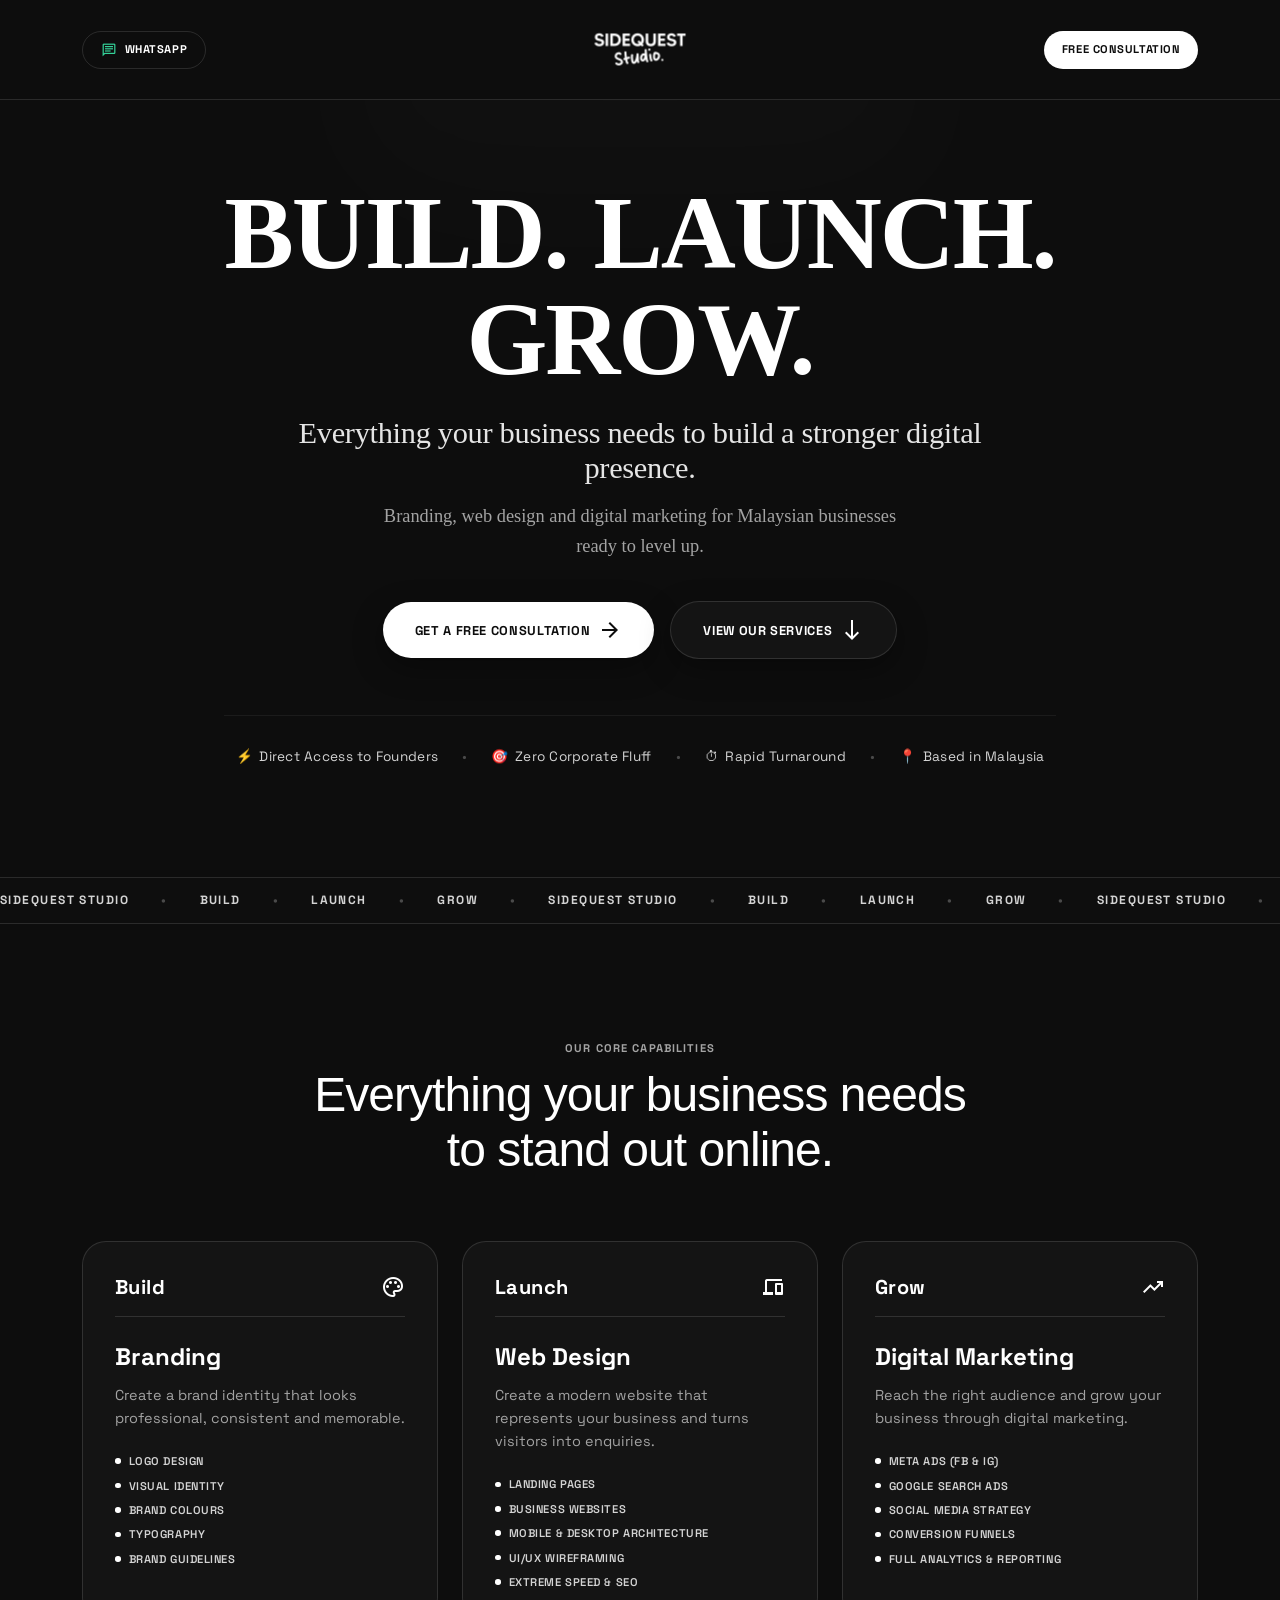
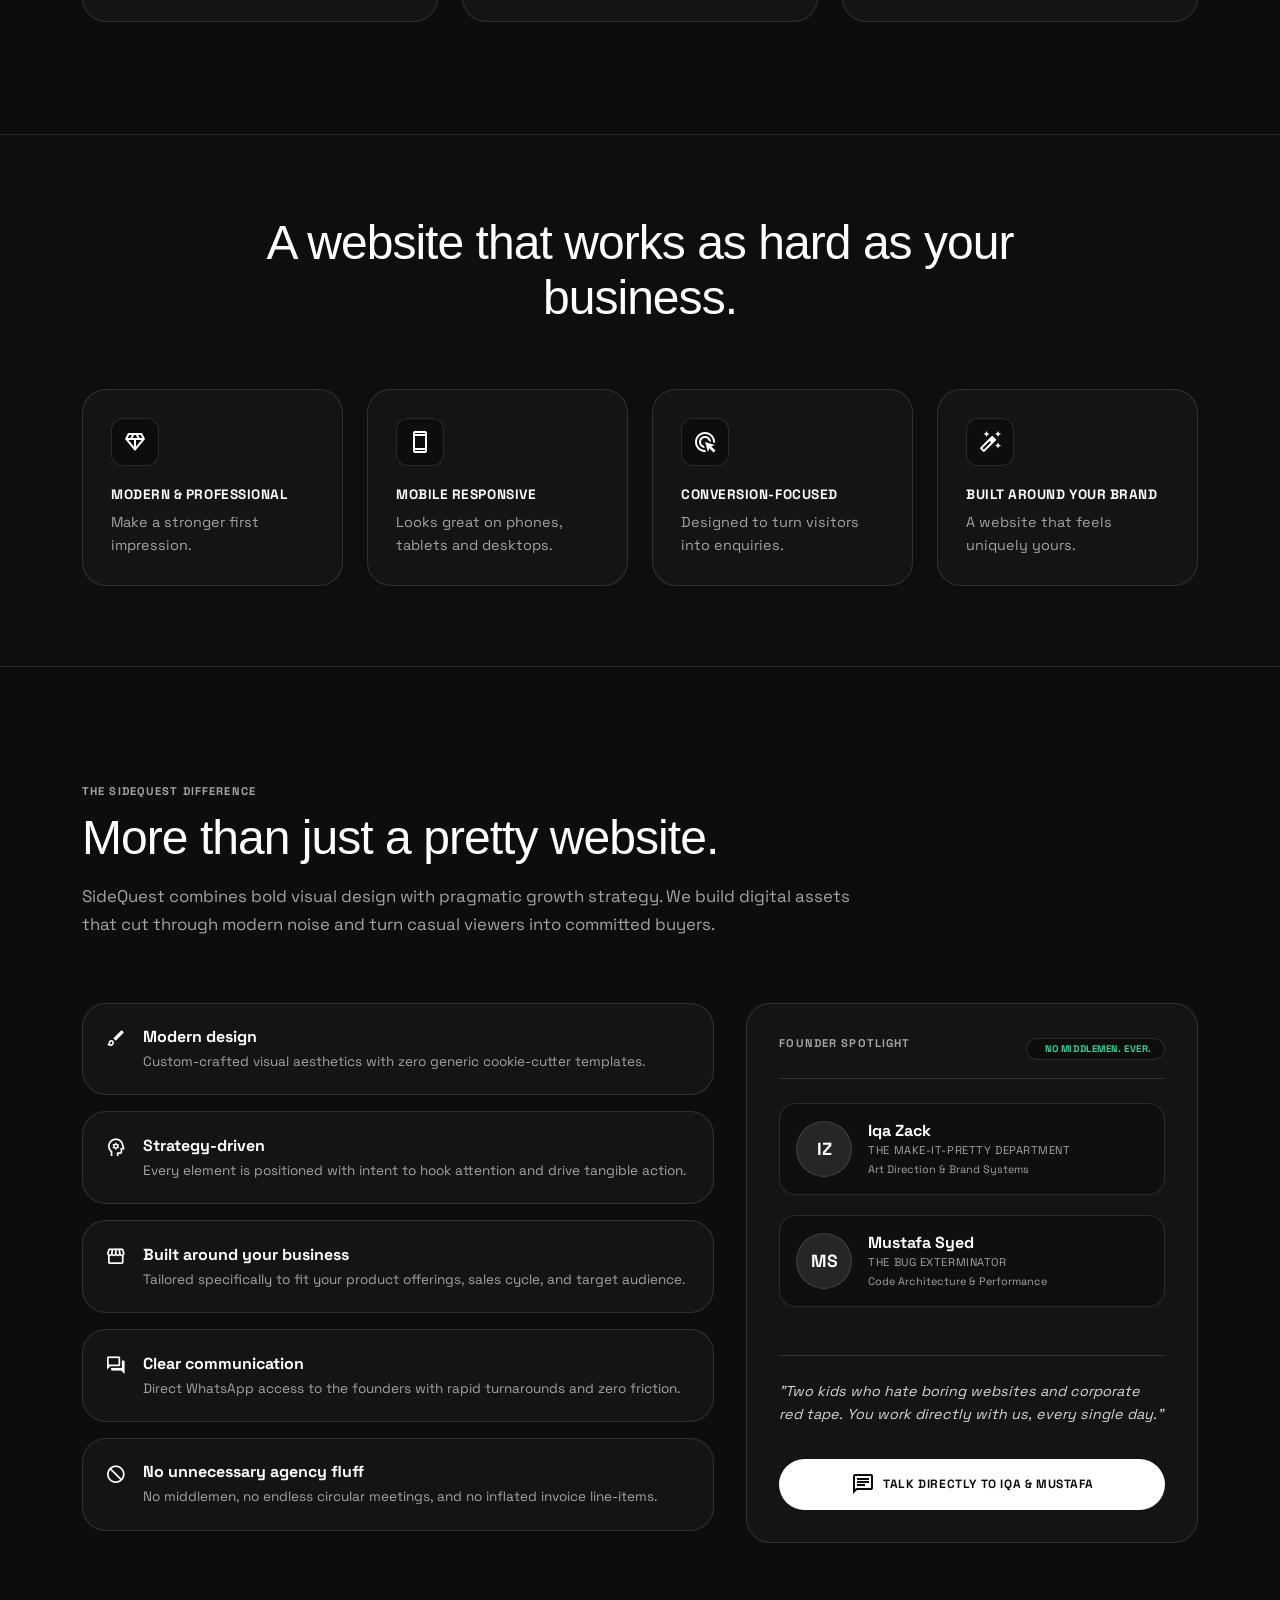
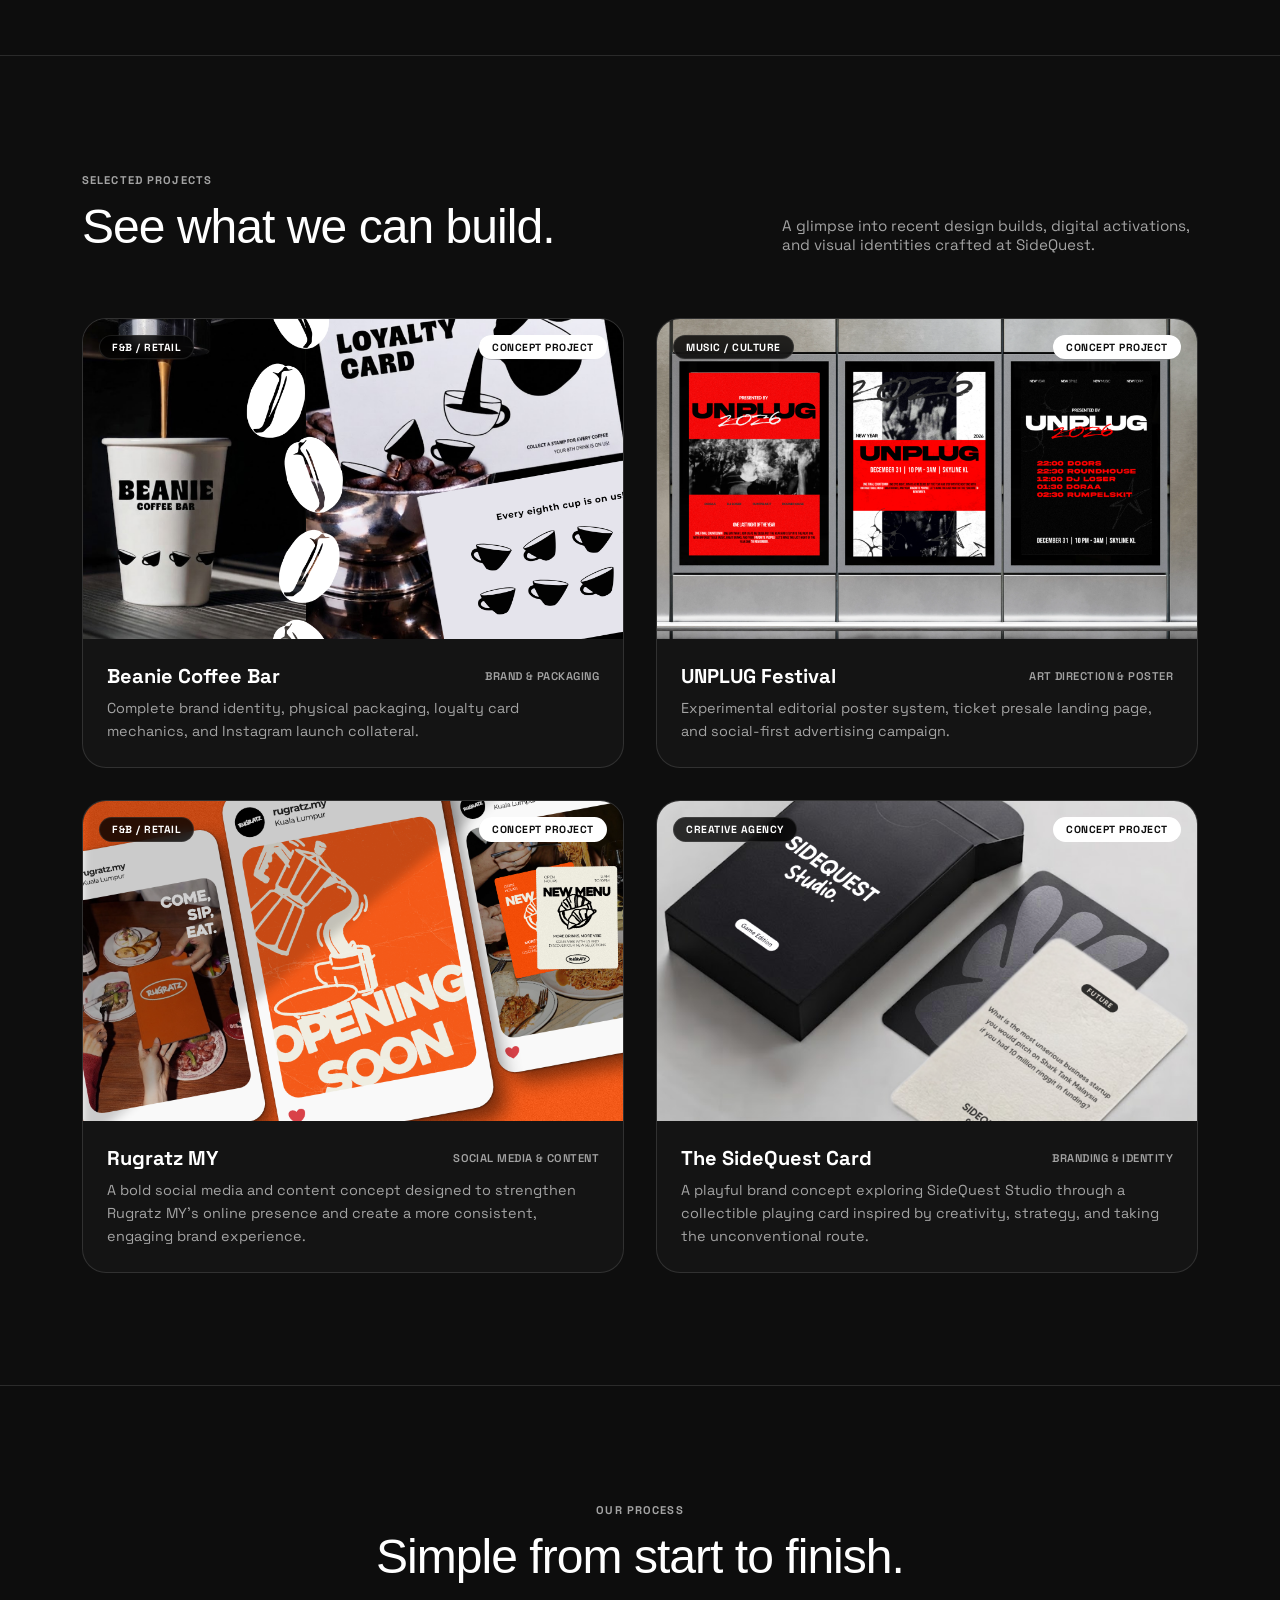
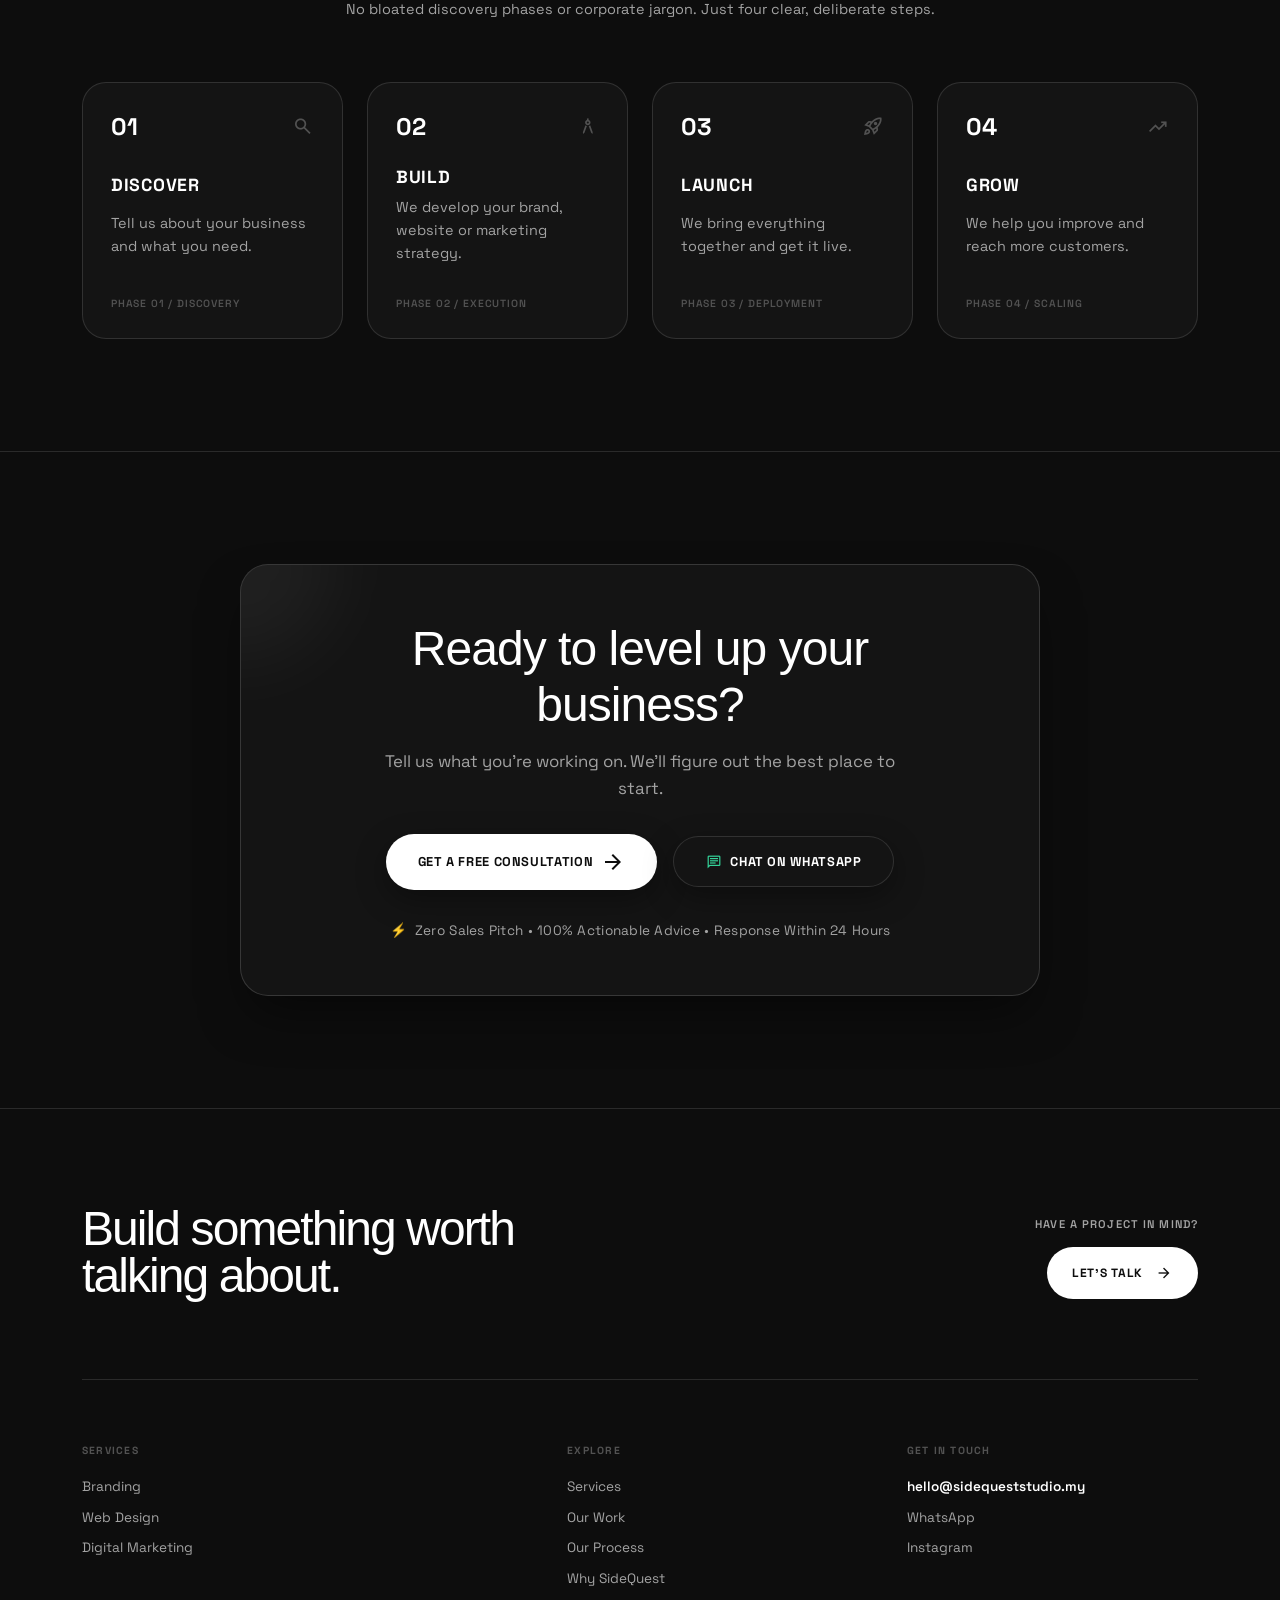
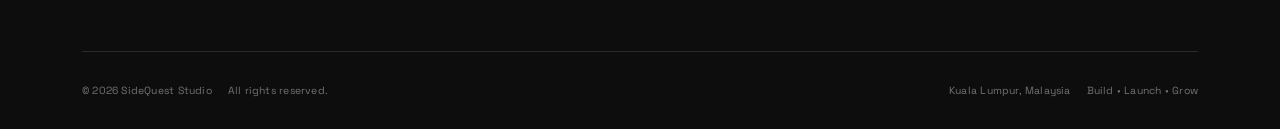
==== work-with-us/index.html @ 50c61277 "Added landing page" ====
<!DOCTYPE html>
<html lang="en">
<head>
<meta charset="UTF-8">
<meta name="viewport" content="width=device-width, initial-scale=1.0">
<title>SideQuest Studio — Build. Launch. Grow.</title>
<meta name="description" content="Branding, web design and digital marketing for Malaysian businesses ready to level up. Get a free consultation today.">

<link rel="preconnect" href="https://fonts.googleapis.com">
<link rel="preconnect" href="https://fonts.gstatic.com" crossorigin>
<link href="https://fonts.googleapis.com/css2?family=Space+Grotesk:wght@400;500;600;700&display=swap" rel="stylesheet">
<link href="https://fonts.googleapis.com/css2?family=Material+Symbols+Outlined:wght,FILL@100..700,0..1&display=swap" rel="stylesheet">

<link rel="stylesheet" href="style.css">
</head>
<body>

<header class="site-header">
  <div class="header-inner">

    <!-- LEFT: WhatsApp -->
    <div class="header-left">
      <a
        href="https://wa.me/601121562291"
        target="_blank"
        rel="noopener noreferrer"
        class="btn btn-outline btn-sm header-whatsapp"
      >
        <span class="material-symbols-outlined icon-whatsapp">chat</span>
        <span>WhatsApp</span>
      </a>
    </div>

    <!-- CENTER: Logo -->
  <a href="/" class="logo" aria-label="SideQuest Studio">
  <img
    src="/work-with-us/logo/sq_white.png"
    alt="SideQuest Studio Logo"
    class="header-logo-img"
  >
</a>

    <!-- RIGHT: Free Consultation -->
    <div class="header-right">
      <button class="btn btn-primary btn-sm" data-open-modal>
        Free Consultation
      </button>
    </div>

  </div>
</header>

<main>

  <!-- HERO -->
  <section class="hero">
    <div class="hero-glow" aria-hidden="true"></div>
    <div class="container hero-inner">

  <h1 class="hero-title">
  <span class="hero-line">
    <span>Build.</span>
    <span>Launch.</span>
  </span>
  <span class="hero-line">
    <span>Grow.</span>
  </span>
</h1>
      <p class="hero-subtitle">Everything your business needs to build a stronger digital presence.</p>
      <p class="hero-copy">Branding, web design and digital marketing for Malaysian businesses ready to level up.</p>

      <div class="hero-ctas">
        <button class="btn btn-primary btn-lg" data-open-modal>
          <span>Get a Free Consultation</span>
          <span class="material-symbols-outlined">arrow_forward</span>
        </button>
        <a href="#services" class="btn btn-secondary btn-lg">
          <span>View Our Services</span>
          <span class="material-symbols-outlined">south</span>
        </a>
      </div>

      <div class="trust-bar">
        <div class="trust-item"><span>⚡</span><span>Direct Access to Founders</span></div>
        <span class="trust-sep">•</span>
        <div class="trust-item"><span>🎯</span><span>Zero Corporate Fluff</span></div>
        <span class="trust-sep">•</span>
        <div class="trust-item"><span>⏱</span><span>Rapid Turnaround</span></div>
        <span class="trust-sep">•</span>
        <div class="trust-item"><span>📍</span><span>Based in Malaysia</span></div>
      </div>
    </div>
  </section>

  <!-- MARQUEE -->
<div class="marquee-wrap">
  <div class="marquee-track">

    <div class="marquee-group">
      <span>SIDEQUEST STUDIO</span>
      <span class="dot">•</span>
      <span>BUILD</span>
      <span class="dot">•</span>
      <span>LAUNCH</span>
      <span class="dot">•</span>
      <span>GROW</span>
      <span class="dot">•</span>
      <span>SIDEQUEST STUDIO</span>
      <span class="dot">•</span>
      <span>BUILD</span>
      <span class="dot">•</span>
      <span>LAUNCH</span>
      <span class="dot">•</span>
      <span>GROW</span>
      <span class="dot">•</span>
      <span>SIDEQUEST STUDIO</span>
      <span class="dot">•</span>
      <span>BUILD</span>
      <span class="dot">•</span>
      <span>LAUNCH</span>
      <span class="dot">•</span>
      <span>GROW</span>
      <span class="dot">•</span>
      <span>SIDEQUEST STUDIO</span>
      <span class="dot">•</span>
      <span>BUILD</span>
      <span class="dot">•</span>
      <span>LAUNCH</span>
      <span class="dot">•</span>
      <span>GROW</span>
      <span class="dot">•</span>
      <span>SIDEQUEST STUDIO</span>
      <span class="dot">•</span>
      <span>BUILD</span>
      <span class="dot">•</span>
      <span>LAUNCH</span>
      <span class="dot">•</span>
      <span>GROW</span>
      <span class="dot">•</span>
      <span>SIDEQUEST STUDIO</span>
      <span class="dot">•</span>
      <span>BUILD</span>
      <span class="dot">•</span>
      <span>LAUNCH</span>
      <span class="dot">•</span>
      <span>GROW</span>
      <span class="dot">•</span>
    </div>

  </div>
</div>

  <!-- SERVICES -->
  <section class="services" id="services">
    <div class="container">
      <div class="section-head section-head-center">
        <div class="section-kicker">Our Core Capabilities</div>
        <h2 class="section-title">Everything your business needs to stand out online.</h2>
      </div>

      <div class="services-grid">

        <article class="service-card">
          <div class="service-card-top">
            <div class="service-card-header">
              <span class="service-name">Build</span>
              <span class="material-symbols-outlined service-icon">palette</span>
            </div>
            <h3 class="service-title">Branding</h3>
            <p class="service-desc">Create a brand identity that looks professional, consistent and memorable.</p>
            <ul class="service-list">
              <li><span class="bullet"></span>Logo Design</li>
              <li><span class="bullet"></span>Visual Identity</li>
              <li><span class="bullet"></span>Brand Colours</li>
              <li><span class="bullet"></span>Typography</li>
              <li><span class="bullet"></span>Brand Guidelines</li>
            </ul>
          </div>
        </article>

        <article class="service-card">
          <div class="service-card-top">
            <div class="service-card-header">
              <div class="service-name-wrap">
                <span class="service-name">Launch</span>
              </div>
              <span class="material-symbols-outlined service-icon">devices</span>
            </div>
            <h3 class="service-title">Web Design</h3>
            <p class="service-desc">Create a modern website that represents your business and turns visitors into enquiries.</p>
            <ul class="service-list">
              <li><span class="bullet"></span>Landing Pages</li>
              <li><span class="bullet"></span>Business Websites</li>
              <li><span class="bullet"></span>Mobile &amp; Desktop Architecture</li>
              <li><span class="bullet"></span>UI/UX Wireframing</li>
              <li><span class="bullet"></span>Extreme Speed &amp; SEO</li>
            </ul>
          </div>
        </article>

        <article class="service-card">
          <div class="service-card-top">
            <div class="service-card-header">
              <span class="service-name">Grow</span>
              <span class="material-symbols-outlined service-icon">trending_up</span>
            </div>
            <h3 class="service-title">Digital Marketing</h3>
            <p class="service-desc">Reach the right audience and grow your business through digital marketing.</p>
            <ul class="service-list">
              <li><span class="bullet"></span>Meta Ads (FB &amp; IG)</li>
              <li><span class="bullet"></span>Google Search Ads</li>
              <li><span class="bullet"></span>Social Media Strategy</li>
              <li><span class="bullet"></span>Conversion Funnels</li>
              <li><span class="bullet"></span>Full Analytics &amp; Reporting</li>
            </ul>
          </div>
        </article>

      </div>
    </div>
  </section>

  <!-- HIGHLIGHTS -->
  <section class="highlights">
    <div class="container">
      <div class="section-head section-head-center highlights-head">
        <h2 class="section-title">A website that works as hard as your business.</h2>
      </div>

      <div class="highlights-grid">
        <div class="highlight-card">
          <div class="highlight-icon"><span class="material-symbols-outlined">diamond</span></div>
          <h3 class="highlight-title">Modern &amp; Professional</h3>
          <p class="highlight-desc">Make a stronger first impression.</p>
        </div>
        <div class="highlight-card">
          <div class="highlight-icon"><span class="material-symbols-outlined">smartphone</span></div>
          <h3 class="highlight-title">Mobile Responsive</h3>
          <p class="highlight-desc">Looks great on phones, tablets and desktops.</p>
        </div>
        <div class="highlight-card">
          <div class="highlight-icon"><span class="material-symbols-outlined">ads_click</span></div>
          <h3 class="highlight-title">Conversion-Focused</h3>
          <p class="highlight-desc">Designed to turn visitors into enquiries.</p>
        </div>
        <div class="highlight-card">
          <div class="highlight-icon"><span class="material-symbols-outlined">auto_fix_high</span></div>
          <h3 class="highlight-title">Built Around Your Brand</h3>
          <p class="highlight-desc">A website that feels uniquely yours.</p>
        </div>
      </div>
    </div>
  </section>

  <!-- WHY SIDEQUEST -->
  <section class="why">
    <div class="container">
      <div class="why-intro">
        <div class="section-kicker">The SideQuest Difference</div>
        <h2 class="section-title">More than just a pretty website.</h2>
        <p class="why-copy">SideQuest combines bold visual design with pragmatic growth strategy. We build digital assets that cut through modern noise and turn casual viewers into committed buyers.</p>
      </div>

      <div class="why-grid">

        <div class="why-pillars">
          <div class="pillar-card">
            <span class="material-symbols-outlined pillar-icon">brush</span>
            <div>
              <h3 class="pillar-title">Modern design</h3>
              <p class="pillar-desc">Custom-crafted visual aesthetics with zero generic cookie-cutter templates.</p>
            </div>
          </div>
          <div class="pillar-card">
            <span class="material-symbols-outlined pillar-icon">psychology</span>
            <div>
              <h3 class="pillar-title">Strategy-driven</h3>
              <p class="pillar-desc">Every element is positioned with intent to hook attention and drive tangible action.</p>
            </div>
          </div>
          <div class="pillar-card">
            <span class="material-symbols-outlined pillar-icon">storefront</span>
            <div>
              <h3 class="pillar-title">Built around your business</h3>
              <p class="pillar-desc">Tailored specifically to fit your product offerings, sales cycle, and target audience.</p>
            </div>
          </div>
          <div class="pillar-card">
            <span class="material-symbols-outlined pillar-icon">forum</span>
            <div>
              <h3 class="pillar-title">Clear communication</h3>
              <p class="pillar-desc">Direct WhatsApp access to the founders with rapid turnarounds and zero friction.</p>
            </div>
          </div>
          <div class="pillar-card">
            <span class="material-symbols-outlined pillar-icon">block</span>
            <div>
              <h3 class="pillar-title">No unnecessary agency fluff</h3>
              <p class="pillar-desc">No middlemen, no endless circular meetings, and no inflated invoice line-items.</p>
            </div>
          </div>
        </div>

        <div class="founder-card">
          <div class="founder-card-top">
            <span class="section-kicker">Founder Spotlight</span>
            <span class="pill-live"><span class="pulse-dot pulse-dot-sm"></span>No Middlemen. Ever.</span>
          </div>

          <div class="founder-list">
            <div class="founder-row">
              <div class="founder-avatar">IZ</div>
              <div>
                <h3 class="founder-name">Iqa Zack</h3>
                <p class="founder-role">The Make-It-Pretty Department</p>
                <span class="founder-tag">Art Direction &amp; Brand Systems</span>
              </div>
            </div>
            <div class="founder-row">
              <div class="founder-avatar">MS</div>
              <div>
                <h3 class="founder-name">Mustafa Syed</h3>
                <p class="founder-role">The Bug Exterminator</p>
                <span class="founder-tag">Code Architecture &amp; Performance</span>
              </div>
            </div>
          </div>

          <p class="founder-quote">"Two kids who hate boring websites and corporate red tape. You work directly with us, every single day."</p>

          <a href="https://wa.me/601121562291" target="_blank" rel="noopener noreferrer" class="btn btn-primary btn-block">
            <span class="material-symbols-outlined">chat</span>
            <span>Talk Directly to Iqa &amp; Mustafa</span>
          </a>
        </div>

      </div>
    </div>
  </section>

  <!-- WORK -->
  <section class="work">
    <div class="container">
      <div class="work-head">
        <div>
          <div class="section-kicker">Selected Projects</div>
          <h2 class="section-title">See what we can build.</h2>
        </div>
        <p class="work-copy">A glimpse into recent design builds, digital activations, and visual identities crafted at SideQuest.</p>
      </div>

      <div class="work-grid">

        <article class="work-card">
          <div class="work-image-wrap">
            <img src="/images/artwork/artwork1.png" alt="Beanie Coffee Bar Branding and Packaging Design" class="work-image">
            <span class="tag-overlay">F&amp;B / Retail</span>
            <span class="tag-overlay tag-overlay-solid">Concept Project</span>
          </div>
          <div class="work-body">
            <div class="work-row">
              <h3 class="work-title">Beanie Coffee Bar</h3>
              <span class="work-meta">Brand &amp; Packaging</span>
            </div>
            <p class="work-desc">Complete brand identity, physical packaging, loyalty card mechanics, and Instagram launch collateral.</p>
          </div>
        </article>

        <article class="work-card">
          <div class="work-image-wrap">
            <img src="/images/artwork/artwork2.png" alt="UNPLUG Festival Art Direction" class="work-image">
            <span class="tag-overlay">Music / Culture</span>
            <span class="tag-overlay tag-overlay-solid">Concept Project</span>
          </div>
          <div class="work-body">
            <div class="work-row">
              <h3 class="work-title">UNPLUG Festival</h3>
              <span class="work-meta">Art Direction &amp; Poster</span>
            </div>
            <p class="work-desc">Experimental editorial poster system, ticket presale landing page, and social-first advertising campaign.</p>
          </div>
        </article>

        <article class="work-card">
          <div class="work-image-wrap">
            <img src="/images/artwork/artwork3.png" alt="Apex Growth SaaS Web Funnel" class="work-image">
            <span class="tag-overlay">F&amp;B / Retail</span>
            <span class="tag-overlay tag-overlay-solid">Concept Project</span>
          </div>
          <div class="work-body">
            <div class="work-row">
              <h3 class="work-title">Rugratz MY</h3>
              <span class="work-meta">Social Media &amp; Content</span>
            </div>
            <p class="work-desc">A bold social media and content concept designed to strengthen Rugratz MY’s online presence and create a more consistent, engaging brand experience.</p>
          </div>
        </article>

        <article class="work-card">
          <div class="work-image-wrap">
            <img src="/images/artwork/artwork4.png" alt="Nocturne Apparel E-Commerce" class="work-image">
            <span class="tag-overlay">Creative Agency</span>
            <span class="tag-overlay tag-overlay-solid">Concept Project</span>
          </div>
          <div class="work-body">
            <div class="work-row">
              <h3 class="work-title">The SideQuest Card</h3>
              <span class="work-meta">Branding &amp; Identity</span>
            </div>
            <p class="work-desc">A playful brand concept exploring SideQuest Studio through a collectible playing card inspired by creativity, strategy, and taking the unconventional route.</p>
          </div>
        </article>

      </div>
    </div>
  </section>

  <!-- PROCESS -->
  <section class="process">
    <div class="container">
      <div class="section-head section-head-center">
        <div class="section-kicker">Our Process</div>
        <h2 class="section-title">Simple from start to finish.</h2>
        <p class="process-copy">No bloated discovery phases or corporate jargon. Just four clear, deliberate steps.</p>
      </div>

      <div class="process-grid">
        <div class="process-card">
          <div class="process-card-top">
            <span class="process-num">01</span>
            <span class="material-symbols-outlined process-icon">search</span>
          </div>
          <h3 class="process-title">Discover</h3>
          <p class="process-desc">Tell us about your business and what you need.</p>
          <div class="process-phase">Phase 01 / Discovery</div>
        </div>
        <div class="process-card">
          <div class="process-card-top">
            <span class="process-num">02</span>
            <span class="material-symbols-outlined process-icon">architecture</span>
          </div>
          <h3 class="process-title">Build</h3>
          <p class="process-desc">We develop your brand, website or marketing strategy.</p>
          <div class="process-phase">Phase 02 / Execution</div>
        </div>
        <div class="process-card">
          <div class="process-card-top">
            <span class="process-num">03</span>
            <span class="material-symbols-outlined process-icon">rocket_launch</span>
          </div>
          <h3 class="process-title">Launch</h3>
          <p class="process-desc">We bring everything together and get it live.</p>
          <div class="process-phase">Phase 03 / Deployment</div>
        </div>
        <div class="process-card">
          <div class="process-card-top">
            <span class="process-num">04</span>
            <span class="material-symbols-outlined process-icon">trending_up</span>
          </div>
          <h3 class="process-title">Grow</h3>
          <p class="process-desc">We help you improve and reach more customers.</p>
          <div class="process-phase">Phase 04 / Scaling</div>
        </div>
      </div>
    </div>
  </section>

  <!-- FINAL CTA -->
  <section class="final-cta">
    <div class="container">
      <div class="final-cta-card">
        <div class="final-cta-glow" aria-hidden="true"></div>
        <div class="final-cta-inner">
          <h2 class="section-title">Ready to level up your business?</h2>
          <p class="final-cta-copy">Tell us what you're working on. We'll figure out the best place to start.</p>

          <div class="final-cta-ctas">
            <button class="btn btn-primary btn-lg" data-open-modal>
              <span>Get a Free Consultation</span>
              <span class="material-symbols-outlined">arrow_forward</span>
            </button>
            <a href="https://wa.me/601121562291" target="_blank" rel="noopener noreferrer" class="btn btn-secondary btn-lg">
              <span class="material-symbols-outlined icon-whatsapp">chat</span>
              <span>Chat on WhatsApp</span>
            </a>
          </div>

          <div class="final-cta-note">
            <span>⚡</span>
            <span>Zero Sales Pitch • 100% Actionable Advice • Response Within 24 Hours</span>
          </div>
        </div>
      </div>
    </div>
  </section>

</main>

<!-- FOOTER -->
<footer class="site-footer">

  <div class="container">

    <!-- FOOTER HERO -->
    <div class="footer-hero">

      <div class="footer-brand">
       

        <p class="footer-tagline">
          Build something worth<br>
          talking about.
        </p>
      </div>

      <div class="footer-cta">
        <span class="footer-cta-label">Have a project in mind?</span>

        <button class="footer-cta-button" data-open-modal>
          <span>Let's Talk</span>
          <span class="material-symbols-outlined">arrow_forward</span>
        </button>
      </div>

    </div>


    <!-- FOOTER NAVIGATION -->
    <div class="footer-main">

      <!-- SERVICES -->
      <div class="footer-column">
        <span class="footer-column-title">Services</span>

        <a href="#services">Branding</a>
        <a href="#services">Web Design</a>
        <a href="#services">Digital Marketing</a>
      </div>


      <!-- EXPLORE -->
      <div class="footer-column">
        <span class="footer-column-title">Explore</span>

        <a href="#services">Services</a>
        <a href="#services">Our Work</a>
        <a href="#services">Our Process</a>
        <a href="#services">Why SideQuest</a>
      </div>


      <!-- CONTACT -->
      <div class="footer-column footer-contact-column">
        <span class="footer-column-title">Get in touch</span>

        <a href="mailto:hello@sidequeststudio.my">
          hello@sidequeststudio.my
        </a>

        <a
          href="https://wa.me/601121562291"
          target="_blank"
          rel="noopener noreferrer"
        >
          WhatsApp
        </a>

        <a
          href="https://instagram.com/sidequeststudiomy"
          target="_blank"
          rel="noopener noreferrer"
        >
          Instagram
        </a>
      </div>

    </div>


    <!-- FOOTER BOTTOM -->
    <div class="footer-bottom">

      <div class="footer-bottom-left">
        <span>© 2026 SideQuest Studio</span>
        <span>All rights reserved.</span>
      </div>

      <div class="footer-bottom-right">
        <span>Kuala Lumpur, Malaysia</span>
        <span>Build • Launch • Grow</span>
      </div>

    </div>

  </div>

</footer>

<!-- MOBILE FLOATING BAR -->
<div class="mobile-bar">
  <button class="btn btn-primary mobile-bar-cta" data-open-modal>Get a Free Consultation</button>
  <a href="https://wa.me/601121562291" target="_blank" rel="noopener noreferrer" class="mobile-bar-whatsapp" aria-label="Chat on WhatsApp">
    <span class="material-symbols-outlined">chat</span>
  </a>
</div>

<!-- CONSULTATION MODAL -->
<div class="modal-overlay" id="consult-modal">
  <div class="modal-card" role="dialog" aria-modal="true" aria-labelledby="modal-title">
    <button class="modal-close" data-close-modal aria-label="Close">
      <span class="material-symbols-outlined">close</span>
    </button>

    <div class="modal-head">
      <div class="section-kicker">Free Strategy Call</div>
      <h3 class="modal-title" id="modal-title">Start Your Quest</h3>
      <p class="modal-subtitle">Tell us about your brand. Iqa or Mustafa will reply directly within 24 hours.</p>
    </div>

    <form
      class="modal-form"
      id="consult-form"
      action="https://api.web3forms.com/submit"
      method="POST"
    >
    <input type="hidden" name="access_key" value="e30f3142-e888-4333-881d-33a25fc1ea1c">
    <input type="hidden" name="subject" value="New SideQuest Studio Consultation Request">
      <div class="form-field">
        <label for="cf-name">Your Name</label>
        <input type="text" id="cf-name" name="name" placeholder="e.g. Alex Tan" required>
      </div>
      <div class="form-field">
        <label for="cf-contact">WhatsApp Number / Email</label>
        <input type="text" id="cf-contact" name="contact" placeholder="+60 1x-xxx xxxx or alex@company.my" required>
      </div>
      <div class="form-field">
        <label for="cf-need">What do you need help with?</label>
        <select id="cf-need" name="need">
          <option>Web Design &amp; Development</option>
          <option>Branding &amp; Visual Identity</option>
          <option>Digital Marketing &amp; Meta Ads</option>
          <option>Complete Brand &amp; Web Package</option>
          <option>General Strategy Consultation</option>
        </select>
      </div>
      <div class="form-field">
        <label for="cf-website">Current Website or Social (Optional)</label>
        <input type="text" id="cf-website" name="website" placeholder="https://instagram.com/yourbrand">
      </div>
      <button type="submit" class="btn btn-primary btn-block">
        <span>Request Free Strategy Call</span>
        <span class="material-symbols-outlined">send</span>
      </button>
    </form>

    <div class="modal-success" id="consult-success" hidden>
      <div class="modal-success-icon"><span class="material-symbols-outlined">check_circle</span></div>
      <h4 class="modal-success-title">Quest Received!</h4>
      <p class="modal-success-copy">Thanks! We are reviewing your details and will WhatsApp or email you personally within 24 hours.</p>
      <button class="btn btn-secondary" data-close-modal>Close</button>
    </div>
  </div>
</div>

<script src="script.js"></script>
</body>
</html>
---- work-with-us/style.css ----
/* ==========================================================================
   SIDEQUEST STUDIO — LANDING PAGE
   COMPLETE STYLESHEET
   ========================================================================== */

   /* ============================================
   FONTS
   ============================================ */

@font-face {
  font-family: "TOMMY";
  src: url("fonts/MadeTommy-Regular.otf") format("opentype");
  font-weight: 400;
  font-style: normal;
}

@font-face {
  font-family: "TOMMY";
  src: url("fonts/MadeTommy-Medium.otf") format("opentype");
  font-weight: 500;
  font-style: normal;
}

@font-face {
  font-family: "TOMMY";
  src: url("fonts/MadeTommy-Bold.otf") format("opentype");
  font-weight: 700;
  font-style: normal;
}

@font-face {
  font-family: "WINKLE";
  src: url("fonts/Winkle-Regular.otf") format("opentype");
  font-weight: 400;
  font-style: normal;
}

@font-face {
  font-family: "MILKY";
  src: url("fonts/CheeseMilky.otf") format("opentype");
  font-weight: 400;
  font-style: normal;
}

/* ==========================================================================
   01. ROOT VARIABLES
   ========================================================================== */

:root {

  /* ---------- Colours ---------- */

  --color-surface-deep: #0D0D0D;
  --color-surface-card: #141414;
  --color-surface-card-hover: #1C1C1C;
  --color-surface-lowest: #0E0E0E;

  --color-border-hairline: rgba(255, 255, 255, 0.12);
  --color-border-muted: rgba(255, 255, 255, 0.25);

  --color-text-primary: #FFFFFF;
  --color-text-muted: #A3A3A3;
  --color-text-disabled: #525252;

  --color-primary: #FFFFFF;
  --color-on-primary: #0D0D0D;

  --color-emerald: #34D399;


  /* ---------- Layout ---------- */

  --container-max: 1180px;
  --container-max-hero: 896px;
  --container-max-cta: 800px;


  /* ---------- Radius ---------- */

  --radius-sm: 0.75rem;
  --radius-md: 1rem;
  --radius-lg: 1.5rem;
  --radius-full: 9999px;


  /* ---------- Typography ---------- */

  --font-sans: "Space Grotesk", sans-serif;

}


/* ==========================================================================
   02. RESET & BASE
   ========================================================================== */

*,
*::before,
*::after {
  box-sizing: border-box;
}

html {
  scroll-behavior: smooth;
}

body {
  margin: 0;
  background-color: var(--color-surface-deep);
  color: var(--color-text-primary);
  font-family: var(--font-sans);
  -webkit-font-smoothing: antialiased;
  padding-bottom: 6rem;
}

@media (min-width: 768px) {
  body {
    padding-bottom: 0;
  }
}

img {
  max-width: 100%;
  display: block;
}

a {
  color: inherit;
  text-decoration: none;
}

button {
  font-family: inherit;
  cursor: pointer;
}

ul {
  list-style: none;
  margin: 0;
  padding: 0;
}

h1,
h2,
h3,
h4,
p {
  margin: 0;
}

::selection {
  background-color: #FFFFFF;
  color: #0D0D0D;
}

.container {
  width: 100%;
  max-width: var(--container-max);
  margin: 0 auto;
  padding: 0 1.25rem;
}

@media (min-width: 640px) {
  .container {
    padding: 0 2rem;
  }
}


/* ==========================================================================
   03. MATERIAL SYMBOLS
   ========================================================================== */

.material-symbols-outlined {
  font-family: "Material Symbols Outlined";
  font-weight: normal;
  font-style: normal;
  font-size: 24px;
  line-height: 1;
  display: inline-block;
  white-space: nowrap;
  word-wrap: normal;
  direction: ltr;
  -webkit-font-feature-settings: "liga";
  -webkit-font-smoothing: antialiased;
  vertical-align: middle;
}


/* ==========================================================================
   04. BUTTONS
   ========================================================================== */

.btn {
  display: inline-flex;
  align-items: center;
  justify-content: center;
  gap: 0.5rem;

  border: none;
  border-radius: var(--radius-full);

  font-weight: 700;
  text-transform: uppercase;
  letter-spacing: 0.05em;

  white-space: nowrap;

  transition:
    background-color 0.2s ease,
    transform 0.2s ease,
    border-color 0.2s ease;
}

.btn-primary {
  background-color: var(--color-primary);
  color: var(--color-on-primary);
}

.btn-primary:hover {
  background-color: #E5E5E5;
}

.btn-secondary {
  background-color: var(--color-surface-card);
  color: var(--color-text-primary);
  border: 1px solid var(--color-border-hairline);
}

.btn-secondary:hover {
  background-color: var(--color-surface-card-hover);
}

.btn-outline {
  background-color: transparent;
  color: var(--color-text-primary);
  border: 1px solid var(--color-border-hairline);
}

.btn-outline:hover {
  background-color: var(--color-surface-card);
  border-color: var(--color-border-muted);
}

.btn-sm {
  padding: 0.5rem 1.1rem;
  font-size: 0.7rem;
}

.btn-lg {
  padding: 1rem 2rem;
  font-size: 0.8rem;
  box-shadow: 0 10px 30px rgba(0, 0, 0, 0.35);
}

.btn-lg:hover {
  transform: scale(1.02);
}

.btn-block {
  width: 100%;
  padding: 0.85rem 1.25rem;
  font-size: 0.75rem;
}

.icon-whatsapp {
  color: var(--color-emerald);
  font-size: 16px;
}


/* ==========================================================================
   05. HEADER / NAVBAR
   Matches the visual language of the main SideQuest website.
   
   IMPORTANT:
   - Fixed to the top
   - Black background
   - Centered logo
   - Logo stays INSIDE the navbar
   - Left WhatsApp button
   - Right consultation button
   - No oversized logo
   ========================================================================== */

.site-header {
  position: relative;
  z-index: 50;
  height: 100px;
  background-color: #0D0D0D;
  color: #FFFFFF;
  border-bottom: 1px solid rgba(255, 255, 255, 0.12);
}


/* ---------- Header inner layout ---------- */

.header-inner {
  width: 100%;
  max-width: var(--container-max);

  height: 100%;

  margin: 0 auto;
  padding: 0 2rem;

  display: grid;
  grid-template-columns: 1fr auto 1fr;

  align-items: center;
}


/* ---------- Left side ---------- */

.header-left {
  justify-self: start;

  display: flex;
  align-items: center;

  height: 100%;
}

.header-whatsapp {
  display: inline-flex;
  align-items: center;
  justify-content: center;

  white-space: nowrap;
}


/* ---------- Center logo ---------- */

.logo {
  justify-self: center;

  display: flex;
  align-items: center;
  justify-content: center;

  width: auto;
  height: 100%;

  line-height: 0;
}


/*
   This is intentionally scoped to the HEADER.

   Do NOT use ".logo img" globally because other parts
   of the landing page may use their own logo/image classes.
*/

.site-header .header-logo-img {
  display: block;

  width: 300px;
  height: 100px;

  max-width: none;
  max-height: none;

  object-fit: contain;

  margin: 0;
  padding: 0;

  filter: brightness(2);

  transform: scale(1.35);

  transition: transform 0.2s ease;
}

.site-header .logo:hover .header-logo-img {
  transform: scale(1.38);
}

/* ---------- Right side ---------- */

.header-right {
  justify-self: end;

  display: flex;
  align-items: center;

  height: 100%;
}


/* ---------- Header buttons ---------- */

.header-inner .btn-sm {
  display: inline-flex;
  align-items: center;
  justify-content: center;

  min-height: 38px;

  padding: 0.6rem 1.1rem;

  font-size: 0.7rem;
  line-height: 1;
}


/* ==========================================================================
   06. HEADER / TABLET
   ========================================================================== */

@media (max-width: 768px) {

  .site-header {
    height: 82px;
  }

  .header-inner {
    padding: 0 1.25rem;
  }

.site-header .header-logo-img {
  width: 290px;
  height: 78px;
  transform: scale(1.1);
}

  .header-whatsapp {
    width: 36px;
    height: 36px;

    padding: 0;
  }

  .header-whatsapp span:last-child {
    display: none;
  }

  .header-inner .btn-sm {
    min-height: 36px;

    padding: 0.5rem 0.8rem;

    font-size: 0.65rem;
  }
}


/* ==========================================================================
   07. HEADER / SMALL MOBILE
   ========================================================================== */

@media (max-width: 480px) {

  .site-header {
    height: 76px;
  }

  .header-inner {
    padding: 0 0.9rem;
  }

 .site-header .header-logo-img {
  width: 235px;
  height: 70px;
  transform: scale(1.08);
}

  .header-whatsapp {
    width: 34px;
    height: 34px;
  }

  .header-inner .btn-sm {
    min-height: 34px;

    padding: 0.45rem 0.65rem;

    font-size: 0.6rem;
  }
}


/* ==========================================================================
   08. HERO
   ========================================================================== */

.hero {
  position: relative;
  padding: 4rem 0 4rem;
  overflow: hidden;
  border-bottom: 1px solid var(--color-border-hairline);
}

@media (min-width: 768px) {
  .hero {
    padding: 5rem 0 7rem;
  }
}

.hero-glow {
  position: absolute;
  inset: 0;

  pointer-events: none;

  opacity: 0.2;
}

.hero-glow::before {
  content: "";

  position: absolute;

  top: -10rem;
  left: 50%;

  transform: translateX(-50%);

  width: 600px;
  height: 350px;

  background: linear-gradient(
    to bottom,
    rgba(255, 255, 255, 0.15),
    transparent
  );

  filter: blur(64px);

  border-radius: 50%;
}

.hero-inner {
  position: relative;
  z-index: 1;

  max-width: var(--container-max-hero);

  text-align: center;
}



.hero-title {
  font-size: clamp(2.75rem, 9vw, 6.5rem);

  font-weight: 700;

  text-transform: uppercase;

  letter-spacing: -0.02em;

  line-height: 1.02;

  margin-bottom: 1.5rem;

  font-family: "TOMMY";
}

.hero-line {
  display: flex;
  justify-content: center;
  align-items: center;
  gap: 0.25em;
}

.hero-line > span {
  display: inline-block;
  transition: transform 0.25s ease;
  cursor: pointer;
}

.hero-line > span:hover {
  transform: translateY(-6px);
}



.hero-subtitle {
  font-size: clamp(1.25rem, 3vw, 1.9rem);

  font-weight: 500;

  letter-spacing: -0.01em;

  color: #E5E5E5;

  max-width: 46rem;

  margin: 0 auto 1rem;
  
  font-family: "TOMMY";
}

.hero-copy {
  font-size: clamp(1rem, 1.6vw, 1.15rem);

  color: var(--color-text-muted);

  max-width: 34rem;

  margin: 0 auto 2.5rem;

  line-height: 1.6;

  font-family: "TOMMY";

  font-weight: 400;
}

.hero-ctas {
  display: flex;

  flex-direction: column;

  align-items: center;
  justify-content: center;

  gap: 1rem;

  margin-bottom: 3.5rem;
}

@media (min-width: 640px) {
  .hero-ctas {
    flex-direction: row;
  }
}

.hero-ctas .btn {
  width: 100%;
}

@media (min-width: 640px) {
  .hero-ctas .btn {
    width: auto;
  }
}

.trust-bar {
  padding-top: 2rem;

  border-top: 1px solid rgba(38, 38, 38, 0.6);

  display: flex;

  flex-wrap: wrap;

  align-items: center;
  justify-content: center;

  gap: 0.75rem 1.5rem;

  color: var(--color-text-muted);

  font-size: 0.85rem;

  letter-spacing: 0.02em;
}

.trust-item {
  display: flex;
  align-items: center;

  gap: 0.4rem;

  color: #D4D4D4;
}

.trust-sep {
  color: var(--color-border-muted);

  display: none;
}

@media (min-width: 640px) {
  .trust-sep {
    display: inline;
  }
}


/* ==========================================================================
   09. MARQUEE
   ========================================================================== */

.marquee-wrap {
  width: 100%;
  background-color: var(--color-surface-lowest);
  border-bottom: 1px solid var(--color-border-hairline);
  padding: 0.9rem 0;
  overflow: hidden;
  user-select: none;
}

.marquee-track {
  display: flex;
  width: max-content;
  animation: marquee 10s linear infinite;
  will-change: transform;
}

.marquee-group {
  display: flex;
  align-items: center;
  gap: 2rem;
  padding-right: 2rem;

  flex-shrink: 0;

  color: #D4D4D4;
  font-weight: 700;
  font-size: 0.75rem;
  text-transform: uppercase;
  letter-spacing: 0.12em;
  white-space: nowrap;
}

.marquee-group .dot {
  color: var(--color-border-muted);
}

.marquee-track:hover {
  animation-play-state: paused;
}

@keyframes marquee {
  from {
    transform: translateX(0);
  }

  to {
    transform: translateX(-50%);
  }
}


/* ==========================================================================
   10. SECTION HEADINGS
   ========================================================================== */

.section-kicker {
  display: inline-block;
  font-size: 0.7rem;
  text-transform: uppercase;
  letter-spacing: 0.1em;
  color: var(--color-text-muted);
  font-weight: 700;
  margin-bottom: 0.75rem;
}

.section-title {
  font-size: clamp(1.9rem, 4.5vw, 3rem);
  font-weight: 400;
  letter-spacing: -0.02em;
  line-height: 1.15;
  font-family: "TOMMY", sans-serif;
}

.section-head-center {
  max-width: 42rem;
  margin: 0 auto 4rem;
  text-align: center;
}


/* ==========================================================================
   11. SERVICES
   ========================================================================== */

.services {
  padding: 5rem 0;

  border-bottom: 1px solid var(--color-border-hairline);
}

@media (min-width: 768px) {
  .services {
    padding: 7rem 0;
  }
}

.services-grid {
  display: grid;

  grid-template-columns: 1fr;

  gap: 1.5rem;
}

@media (min-width: 768px) {
  .services-grid {
    grid-template-columns: repeat(3, 1fr);
  }
}

.service-card {
  background-color: var(--color-surface-card);

  border: 1px solid var(--color-border-hairline);

  border-radius: var(--radius-lg);

  padding: 2rem;

  transition: border-color 0.2s ease;
}

.service-card:hover {
  border-color: var(--color-border-muted);
}





.service-card-top {
  display: flex;

  flex-direction: column;
}

.service-card-header {
  display: flex;

  align-items: center;

  justify-content: space-between;

  padding-bottom: 1rem;

  margin-bottom: 1.5rem;

  border-bottom: 1px solid var(--color-border-hairline);
}

.service-name {
  font-size: 1.25rem;

  font-weight: 700;

  letter-spacing: 0.02em;
}

.service-name-wrap {
  display: flex;

  align-items: center;

  gap: 0.5rem;
}

.service-icon {
  color: var(--color-text-disabled);

  font-size: 1.5rem;
}

.service-icon {
  color: #FFFFFF;
}

.service-title {
  font-size: 1.5rem;

  font-weight: 700;

  margin-bottom: 0.75rem;
}

.service-desc {
  color: var(--color-text-muted);

  font-size: 0.9rem;

  line-height: 1.6;

  margin-bottom: 1.5rem;
}

.service-list {
  display: flex;

  flex-direction: column;

  gap: 0.65rem;
}

.service-list li {
  display: flex;

  align-items: center;

  gap: 0.5rem;

  font-size: 0.7rem;

  font-weight: 600;

  text-transform: uppercase;

  letter-spacing: 0.05em;

  color: #D4D4D4;
}

.bullet {
  width: 0.35rem;
  height: 0.35rem;

  border-radius: 50%;

  background-color: #FFFFFF;

  flex-shrink: 0;
}


/* ==========================================================================
   12. HIGHLIGHTS
   ========================================================================== */

.highlights {
  padding: 5rem 0;

  background-color: var(--color-surface-lowest);

  border-bottom: 1px solid var(--color-border-hairline);
}

.highlights-head {
  margin-bottom: 4rem;

  max-width: 48rem;
}

.highlights-grid {
  display: grid;

  grid-template-columns: 1fr;

  gap: 1.5rem;
}

@media (min-width: 640px) {
  .highlights-grid {
    grid-template-columns: repeat(2, 1fr);
  }
}

@media (min-width: 1024px) {
  .highlights-grid {
    grid-template-columns: repeat(4, 1fr);
  }
}

.highlight-card {
  background-color: var(--color-surface-card);

  border: 1px solid var(--color-border-hairline);

  border-radius: var(--radius-lg);

  padding: 1.75rem;

  transition: border-color 0.2s ease;
}

.highlight-card:hover {
  border-color: var(--color-border-muted);
}

.highlight-icon {
  width: 3rem;
  height: 3rem;

  border-radius: var(--radius-sm);

  background-color: var(--color-surface-deep);

  border: 1px solid var(--color-border-hairline);

  display: flex;

  align-items: center;

  justify-content: center;

  margin-bottom: 1.25rem;
}

.highlight-icon .material-symbols-outlined {
  font-size: 1.5rem;
}

.highlight-title {
  font-size: 0.85rem;

  font-weight: 700;

  text-transform: uppercase;

  letter-spacing: 0.04em;

  margin-bottom: 0.5rem;
}

.highlight-desc {
  color: var(--color-text-muted);

  font-size: 0.9rem;

  line-height: 1.6;
}


/* ==========================================================================
   13. WHY SIDEQUEST
   ========================================================================== */

.why {
  padding: 5rem 0;

  border-bottom: 1px solid var(--color-border-hairline);
}

@media (min-width: 768px) {
  .why {
    padding: 7rem 0;
  }
}

.why-intro {
  max-width: 48rem;

  margin-bottom: 4rem;
}

.why-copy {
  color: var(--color-text-muted);

  font-size: 1.05rem;

  line-height: 1.7;

  margin-top: 1rem;
}

.why-grid {
  display: grid;

  grid-template-columns: 1fr;

  gap: 2rem;

  align-items: start;
}

@media (min-width: 1024px) {
  .why-grid {
    grid-template-columns: 7fr 5fr;
  }
}

.why-pillars {
  display: flex;

  flex-direction: column;

  gap: 1rem;
}

.pillar-card {
  background-color: var(--color-surface-card);

  border: 1px solid var(--color-border-hairline);

  border-radius: var(--radius-lg);

  padding: 1.4rem;

  display: flex;

  align-items: flex-start;

  gap: 1rem;
}

.pillar-icon {
  font-size: 1.35rem;

  margin-top: 0.15rem;
}

.pillar-title {
  font-size: 1rem;

  font-weight: 700;
}

.pillar-desc {
  color: var(--color-text-muted);

  font-size: 0.85rem;

  margin-top: 0.25rem;

  line-height: 1.55;
}


/* ---------- Founder card ---------- */

.founder-card {
  background-color: var(--color-surface-card);

  border: 1px solid var(--color-border-hairline);

  border-radius: var(--radius-lg);

  padding: 1.75rem;

  display: flex;

  flex-direction: column;

  justify-content: space-between;
}

@media (min-width: 640px) {
  .founder-card {
    padding: 2rem;
  }
}

.founder-card-top {
  display: flex;

  align-items: center;

  justify-content: space-between;

  gap: 1rem;

  padding-bottom: 1rem;

  margin-bottom: 1.5rem;

  border-bottom: 1px solid var(--color-border-hairline);
}

.pill-live {
  display: inline-flex;

  align-items: center;

  gap: 0.4rem;

  padding: 0.25rem 0.75rem;

  border-radius: var(--radius-full);

  background-color: var(--color-surface-deep);

  border: 1px solid var(--color-border-hairline);

  color: var(--color-emerald);

  font-size: 0.6rem;

  font-weight: 700;

  text-transform: uppercase;

  letter-spacing: 0.06em;
}

.founder-list {
  display: flex;

  flex-direction: column;

  gap: 1.25rem;

  margin-bottom: 1.5rem;
}

.founder-row {
  display: flex;

  align-items: center;

  gap: 1rem;

  background-color: rgba(14, 14, 14, 0.7);

  padding: 1rem;

  border-radius: var(--radius-md);

  border: 1px solid var(--color-border-hairline);
}

.founder-avatar {
  width: 3.5rem;
  height: 3.5rem;

  flex-shrink: 0;

  border-radius: 50%;

  background-color: #262626;

  border: 1px solid var(--color-border-hairline);

  display: flex;

  align-items: center;

  justify-content: center;

  font-weight: 700;

  font-size: 1.1rem;
}

.founder-name {
  font-size: 1rem;

  font-weight: 700;
}

.founder-role {
  font-size: 0.7rem;

  text-transform: uppercase;

  letter-spacing: 0.05em;

  color: var(--color-text-muted);

  margin-top: 0.15rem;
}

.founder-tag {
  display: inline-block;

  margin-top: 0.25rem;

  font-size: 0.68rem;

  color: #A3A3A3;
}

.founder-quote {
  color: #D4D4D4;

  font-size: 0.9rem;

  font-style: italic;

  padding-top: 1.5rem;

  margin-top: 1.5rem;

  border-top: 1px solid var(--color-border-hairline);

  margin-bottom: 2rem;

  line-height: 1.6;
}


/* ==========================================================================
   14. WORK / PORTFOLIO
   ========================================================================== */

.work {
  padding: 5rem 0;

  background-color: var(--color-surface-lowest);

  border-bottom: 1px solid var(--color-border-hairline);
}

@media (min-width: 768px) {
  .work {
    padding: 7rem 0;
  }
}

.work-head {
  display: flex;

  flex-direction: column;

  gap: 1.5rem;

  margin-bottom: 4rem;
}

@media (min-width: 768px) {
  .work-head {
    flex-direction: row;

    align-items: flex-end;

    justify-content: space-between;
  }
}

.work-copy {
  color: var(--color-text-muted);

  font-size: 0.95rem;

  max-width: 26rem;
}

.work-grid {
  display: grid;

  grid-template-columns: 1fr;

  gap: 2rem;
}

@media (min-width: 768px) {
  .work-grid {
    grid-template-columns: repeat(2, 1fr);
  }
}

.work-card {
  background-color: var(--color-surface-card);

  border: 1px solid var(--color-border-hairline);

  border-radius: var(--radius-lg);

  overflow: hidden;

  transition: border-color 0.2s ease;
}

.work-card:hover {
  border-color: var(--color-border-muted);
}

.work-image-wrap {
  position: relative;

  height: 18rem;

  overflow: hidden;

  background-color: var(--color-surface-deep);
}

@media (min-width: 640px) {
  .work-image-wrap {
    height: 20rem;
  }
}

.work-image {
  width: 100%;
  height: 100%;

  object-fit: cover;

  transition: transform 0.5s ease;
}

.work-card:hover .work-image {
  transform: scale(1.05);
}

.tag-overlay {
  position: absolute;

  top: 1rem;
  left: 1rem;

  padding: 0.3rem 0.75rem;

  border-radius: var(--radius-full);

  background-color: rgba(0, 0, 0, 0.8);

  backdrop-filter: blur(6px);

  border: 1px solid rgba(255, 255, 255, 0.1);

  font-size: 0.65rem;

  font-weight: 700;

  text-transform: uppercase;

  letter-spacing: 0.05em;
}

.tag-overlay-solid {
  left: auto;

  right: 1rem;

  background-color: #FFFFFF;

  color: #0E0E0E;
}

.work-body {
  padding: 1.5rem;
}

.work-row {
  display: flex;

  align-items: center;

  justify-content: space-between;

  margin-bottom: 0.5rem;

  gap: 0.5rem;

  flex-wrap: wrap;
}

.work-title {
  font-size: 1.25rem;

  font-weight: 700;
}

.work-meta {
  font-size: 0.7rem;

  text-transform: uppercase;

  letter-spacing: 0.04em;

  color: var(--color-text-muted);

  font-weight: 600;
}

.work-desc {
  color: var(--color-text-muted);

  font-size: 0.9rem;

  line-height: 1.6;
}


/* ==========================================================================
   15. PROCESS
   ========================================================================== */

.process {
  padding: 5rem 0;

  border-bottom: 1px solid var(--color-border-hairline);
}

@media (min-width: 768px) {
  .process {
    padding: 7rem 0;
  }
}

.process-copy {
  color: var(--color-text-muted);

  font-size: 0.9rem;

  margin-top: 1rem;
}

.process-grid {
  display: grid;

  grid-template-columns: 1fr;

  gap: 1.5rem;
}

@media (min-width: 640px) {
  .process-grid {
    grid-template-columns: repeat(2, 1fr);
  }
}

@media (min-width: 1024px) {
  .process-grid {
    grid-template-columns: repeat(4, 1fr);
  }
}

.process-card {
  background-color: var(--color-surface-card);

  border: 1px solid var(--color-border-hairline);

  border-radius: var(--radius-lg);

  padding: 1.75rem;

  display: flex;

  flex-direction: column;

  justify-content: space-between;

  transition: border-color 0.2s ease;
}

.process-card:hover {
  border-color: var(--color-border-muted);
}

.process-card-top {
  display: flex;

  align-items: center;

  justify-content: space-between;

  margin-bottom: 1.5rem;
}

.process-num {
  font-size: 1.5rem;

  font-weight: 700;
}

.process-icon {
  color: var(--color-text-disabled);

  font-size: 1.35rem;
}

.process-title {
  font-size: 1.1rem;

  font-weight: 700;

  text-transform: uppercase;

  letter-spacing: 0.04em;

  margin-bottom: 0.5rem;
}

.process-desc {
  color: var(--color-text-muted);

  font-size: 0.9rem;

  line-height: 1.6;
}

.process-phase {
  padding-top: 2rem;

  font-size: 0.65rem;

  font-weight: 600;

  text-transform: uppercase;

  letter-spacing: 0.08em;

  color: var(--color-text-disabled);
}


/* ==========================================================================
   16. FINAL CTA
   ========================================================================== */

.final-cta {
  padding: 5rem 0;

  position: relative;
}

@media (min-width: 768px) {
  .final-cta {
    padding: 7rem 0;
  }
}

.final-cta-card {
  max-width: var(--container-max-cta);

  margin: 0 auto;

  background-color: var(--color-surface-card);

  border: 1px solid rgba(64, 64, 64, 0.8);

  border-radius: 1.75rem;

  padding: 2.5rem 1.75rem;

  text-align: center;

  box-shadow: 0 25px 50px -12px rgba(0, 0, 0, 0.5);

  position: relative;

  overflow: hidden;
}

@media (min-width: 640px) {
  .final-cta-card {
    padding: 3.5rem 2.5rem;
  }
}

.final-cta-glow {
  position: absolute;

  top: -6rem;
  left: -6rem;

  width: 12rem;
  height: 12rem;

  background-color: rgba(255, 255, 255, 0.05);

  border-radius: 50%;

  filter: blur(40px);

  pointer-events: none;
}

.final-cta-inner {
  max-width: 34rem;

  margin: 0 auto;

  position: relative;

  z-index: 1;
}

.final-cta-copy {
  color: var(--color-text-muted);

  font-size: 1.05rem;

  line-height: 1.6;

  margin: 1rem 0 2rem;
}

.final-cta-ctas {
  display: flex;

  flex-direction: column;

  align-items: center;

  justify-content: center;

  gap: 1rem;

  margin-bottom: 2rem;
}

@media (min-width: 640px) {
  .final-cta-ctas {
    flex-direction: row;
  }
}

.final-cta-ctas .btn {
  width: 100%;
}

@media (min-width: 640px) {
  .final-cta-ctas .btn {
    width: auto;
  }
}

.final-cta-note {
  display: flex;

  align-items: center;

  justify-content: center;

  gap: 0.5rem;

  color: #A3A3A3;

  font-size: 0.85rem;

  letter-spacing: 0.02em;

  text-align: center;
}


/* ==========================================================================
   17. FOOTER
   ========================================================================== */

.site-footer {
  background-color: #0D0D0D;
  border-top: 1px solid var(--color-border-hairline);
  padding: 6rem 0 2rem;
}


/* ==========================================================================
   FOOTER HERO
   ========================================================================== */

.footer-hero {
  display: flex;
  align-items: flex-end;
  justify-content: space-between;
  gap: 3rem;

  padding-bottom: 5rem;

  border-bottom: 1px solid var(--color-border-hairline);
}


/* ---------- Brand ---------- */

.footer-brand {
  display: flex;
  flex-direction: column;
  align-items: flex-start;
  gap: 2rem;
  
}

.footer-tagline {
  font-size: 3rem;
  font-weight: 400;
  font-family: "TOMMY", sans-serif;
  line-height: 0.98;
  letter-spacing: -0.04em;

  color: #FFFFFF;
}


/* ---------- CTA ---------- */

.footer-cta {
  display: flex;
  flex-direction: column;
  align-items: flex-end;

  gap: 1rem;
}

.footer-cta-label {
  font-size: 0.7rem;

  text-transform: uppercase;
  letter-spacing: 0.1em;

  color: var(--color-text-muted);
  font-weight: 600;
}

.footer-cta-button {
  display: inline-flex;
  align-items: center;
  justify-content: center;

  gap: 0.75rem;

  padding: 1rem 1.5rem;

  border: 1px solid var(--color-border-hairline);
  border-radius: var(--radius-full);

  background-color: #FFFFFF;
  color: #0D0D0D;

  font-family: inherit;
  font-size: 0.75rem;
  font-weight: 700;

  text-transform: uppercase;
  letter-spacing: 0.06em;

  cursor: pointer;

  transition:
    transform 0.2s ease,
    background-color 0.2s ease;
}

.footer-cta-button:hover {
  background-color: #E5E5E5;
  transform: translateY(-2px);
}

.footer-cta-button .material-symbols-outlined {
  font-size: 18px;
}


/* ==========================================================================
   FOOTER MAIN
   ========================================================================== */

.footer-main {
  display: grid;

  grid-template-columns: 1.5fr 1fr 1fr;

  gap: 3rem;

  padding: 4rem 0;
}


/* ---------- Footer columns ---------- */

.footer-column {
  display: flex;
  flex-direction: column;

  align-items: flex-start;

  gap: 0.85rem;
}

.footer-column-title {
  margin-bottom: 0.5rem;

  font-size: 0.65rem;

  text-transform: uppercase;
  letter-spacing: 0.12em;

  color: var(--color-text-disabled);

  font-weight: 700;
}

.footer-column a {
  color: #A3A3A3;

  font-size: 0.85rem;

  transition:
    color 0.2s ease,
    transform 0.2s ease;
}

.footer-column a:hover {
  color: #FFFFFF;
  transform: translateX(3px);
}


/* ---------- Contact ---------- */

.footer-contact-column a:first-of-type {
  color: #FFFFFF;

  font-weight: 600;
}

.footer-contact-column a:first-of-type:hover {
  color: #A3A3A3;
}


/* ==========================================================================
   FOOTER BOTTOM
   ========================================================================== */

.footer-bottom {
  display: flex;

  align-items: center;
  justify-content: space-between;

  gap: 2rem;

  padding-top: 2rem;

  border-top: 1px solid var(--color-border-hairline);

  font-size: 0.65rem;

  color: #737373;

  letter-spacing: 0.02em;
}

.footer-bottom-left,
.footer-bottom-right {
  display: flex;
  align-items: center;

  gap: 1rem;
}

.footer-bottom-right {
  justify-content: flex-end;
}


/* ==========================================================================
   TABLET
   ========================================================================== */

@media (max-width: 768px) {

  .site-footer {
    padding: 5rem 0 2rem;
  }

  .footer-hero {
    align-items: flex-start;

    flex-direction: column;

    gap: 3rem;

    padding-bottom: 4rem;
  }


  .footer-cta {
    align-items: flex-start;
  }

  .footer-main {
    grid-template-columns: repeat(2, 1fr);

    gap: 3rem 2rem;

    padding: 3.5rem 0;
  }

  .footer-contact-column {
    grid-column: 1 / -1;
  }

  .footer-bottom {
    align-items: flex-start;

    flex-direction: column;

    gap: 1rem;
  }

  .footer-bottom-right {
    justify-content: flex-start;
  }

}


/* ==========================================================================
   SMALL MOBILE
   ========================================================================== */

@media (max-width: 480px) {

  .site-footer {
    padding: 4rem 0 2rem;
  }

  .footer-hero {
    gap: 2.5rem;
  }

  .footer-tagline {
    font-size: 2.5rem;
  }

  .footer-cta-button {
    width: 100%;
  }

  .footer-main {
    grid-template-columns: 1fr 1fr;

    gap: 2.5rem 1.5rem;
  }

  .footer-contact-column {
    grid-column: 1 / -1;
  }

  .footer-bottom-left,
  .footer-bottom-right {
    flex-wrap: wrap;

    gap: 0.5rem 1rem;
  }

}


/* ==========================================================================
   18. MOBILE FLOATING BAR
   ========================================================================== */

.mobile-bar {
  position: fixed;

  bottom: 1rem;

  left: 1rem;
  right: 1rem;

  z-index: 40;

  display: flex;

  align-items: center;

  gap: 0.5rem;

  background-color: rgba(20, 20, 20, 0.95);

  backdrop-filter: blur(16px);

  border: 1px solid var(--color-border-hairline);

  padding: 0.5rem;

  border-radius: var(--radius-full);

  box-shadow: 0 25px 50px -12px rgba(0, 0, 0, 0.6);
}

@media (min-width: 768px) {
  .mobile-bar {
    display: none;
  }
}

.mobile-bar-cta {
  flex: 1;

  padding: 0.85rem 1rem;

  font-size: 0.7rem;

  text-align: center;
}

.mobile-bar-whatsapp {
  width: 3rem;
  height: 3rem;

  flex-shrink: 0;

  border-radius: 50%;

  background-color: var(--color-surface-deep);

  border: 1px solid var(--color-border-hairline);

  display: flex;

  align-items: center;

  justify-content: center;

  color: var(--color-emerald);

  transition: background-color 0.2s ease;
}

.mobile-bar-whatsapp:hover {
  background-color: #262626;
}


/* ==========================================================================
   19. CONSULTATION MODAL
   ========================================================================== */

.modal-overlay {
  position: fixed;

  inset: 0;

  z-index: 60;

  display: none;

  align-items: center;

  justify-content: center;

  padding: 1rem;

  background-color: rgba(0, 0, 0, 0.8);

  backdrop-filter: blur(8px);
}

.modal-overlay.is-open {
  display: flex;
}

.modal-card {
  position: relative;

  width: 100%;

  max-width: 32rem;

  max-height: 90vh;

  overflow-y: auto;

  background-color: var(--color-surface-card);

  border: 1px solid var(--color-border-hairline);

  border-radius: var(--radius-lg);

  padding: 1.5rem;

  box-shadow: 0 25px 50px -12px rgba(0, 0, 0, 0.6);
}

@media (min-width: 640px) {
  .modal-card {
    padding: 2rem;
  }
}

.modal-close {
  position: absolute;

  top: 1.25rem;
  right: 1.25rem;

  width: 2rem;
  height: 2rem;

  border-radius: 50%;

  background-color: var(--color-surface-deep);

  border: 1px solid var(--color-border-hairline);

  color: var(--color-text-muted);

  display: flex;

  align-items: center;

  justify-content: center;

  transition: color 0.2s ease;
}

.modal-close:hover {
  color: #FFFFFF;
}

.modal-head {
  margin-bottom: 1.5rem;
}

.modal-title {
  font-size: 1.5rem;

  font-weight: 700;

  margin: 0.5rem 0;
}

.modal-subtitle {
  font-size: 0.9rem;

  color: var(--color-text-muted);
}

.modal-form {
  display: flex;

  flex-direction: column;

  gap: 1rem;
}

.form-field label {
  display: block;

  font-size: 0.7rem;

  text-transform: uppercase;

  letter-spacing: 0.05em;

  color: var(--color-text-muted);

  font-weight: 700;

  margin-bottom: 0.4rem;
}

.form-field input,
.form-field select {
  width: 100%;

  padding: 0.65rem 1rem;

  border-radius: var(--radius-md);

  background-color: var(--color-surface-deep);

  border: 1px solid var(--color-border-hairline);

  color: #FFFFFF;

  font-size: 0.9rem;

  font-family: inherit;

  transition: border-color 0.2s ease;
}

.form-field input::placeholder {
  color: #525252;
}

.form-field input:focus,
.form-field select:focus {
  outline: none;

  border-color: #FFFFFF;
}

.modal-form .btn-block {
  margin-top: 0.5rem;
}

.modal-success {
  padding: 2rem 0;

  text-align: center;
}

.modal-success-icon {
  width: 3rem;
  height: 3rem;

  margin: 0 auto 0.75rem;

  border-radius: 50%;

  background-color: var(--color-surface-deep);

  border: 1px solid var(--color-border-hairline);

  display: flex;

  align-items: center;

  justify-content: center;
}

.modal-success-title {
  font-size: 1.25rem;

  font-weight: 700;

  margin-bottom: 0.5rem;
}

.modal-success-copy {
  color: var(--color-text-muted);

  font-size: 0.9rem;

  max-width: 20rem;

  margin: 0 auto 1.5rem;

  line-height: 1.6;
}



/* ==========================================================================
   21. REDUCED MOTION
   ========================================================================== */

@media (prefers-reduced-motion: reduce) {

  html {
    scroll-behavior: auto;
  }

  .marquee-track,
  .pulse-dot {
    animation: none;
  }

  .reveal {
    opacity: 1;

    transform: none;

    transition: none;
  }

}


/* ==========================================================================
   22. KEYBOARD FOCUS VISIBILITY
   ========================================================================== */

a:focus-visible,
button:focus-visible,
input:focus-visible,
select:focus-visible {
  outline: 2px solid #FFFFFF;

  outline-offset: 2px;
}


/* ==========================================================================
   END OF SIDEQUEST STUDIO LANDING PAGE CSS
   ========================================================================== */
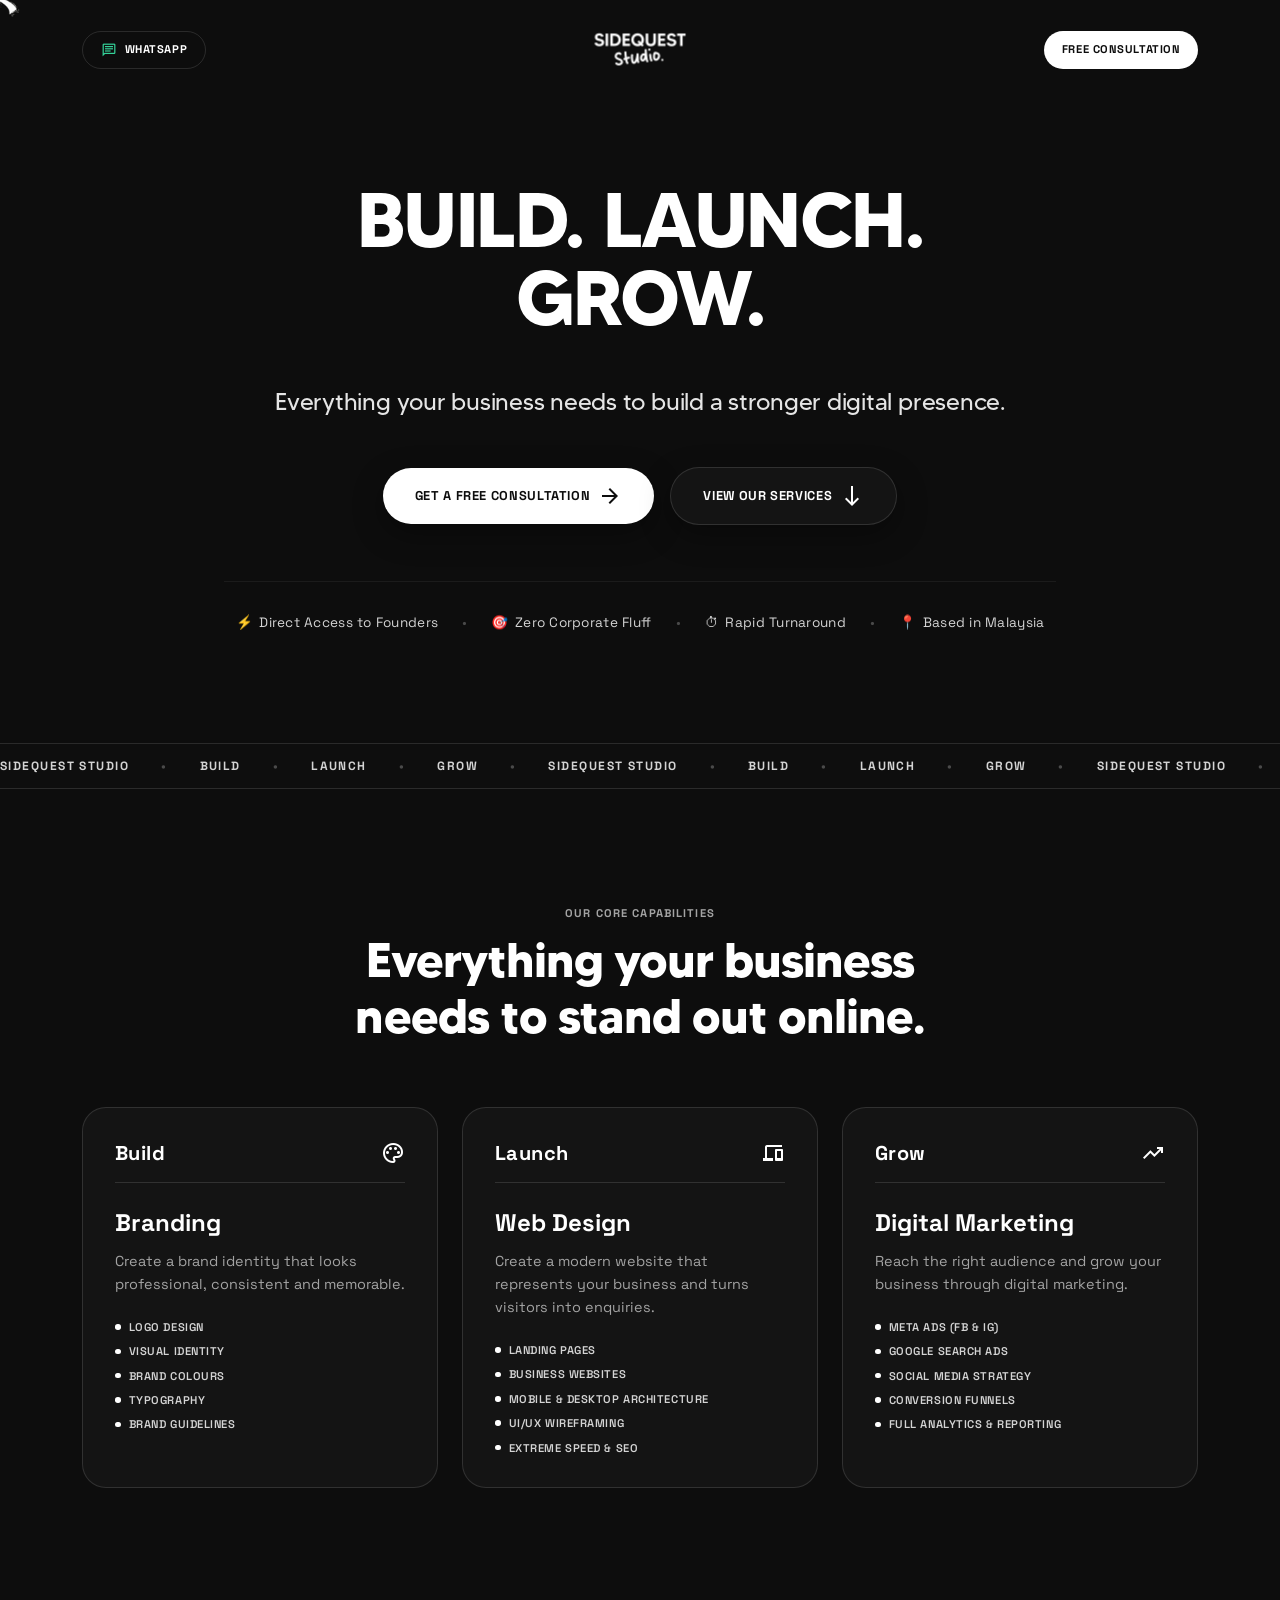
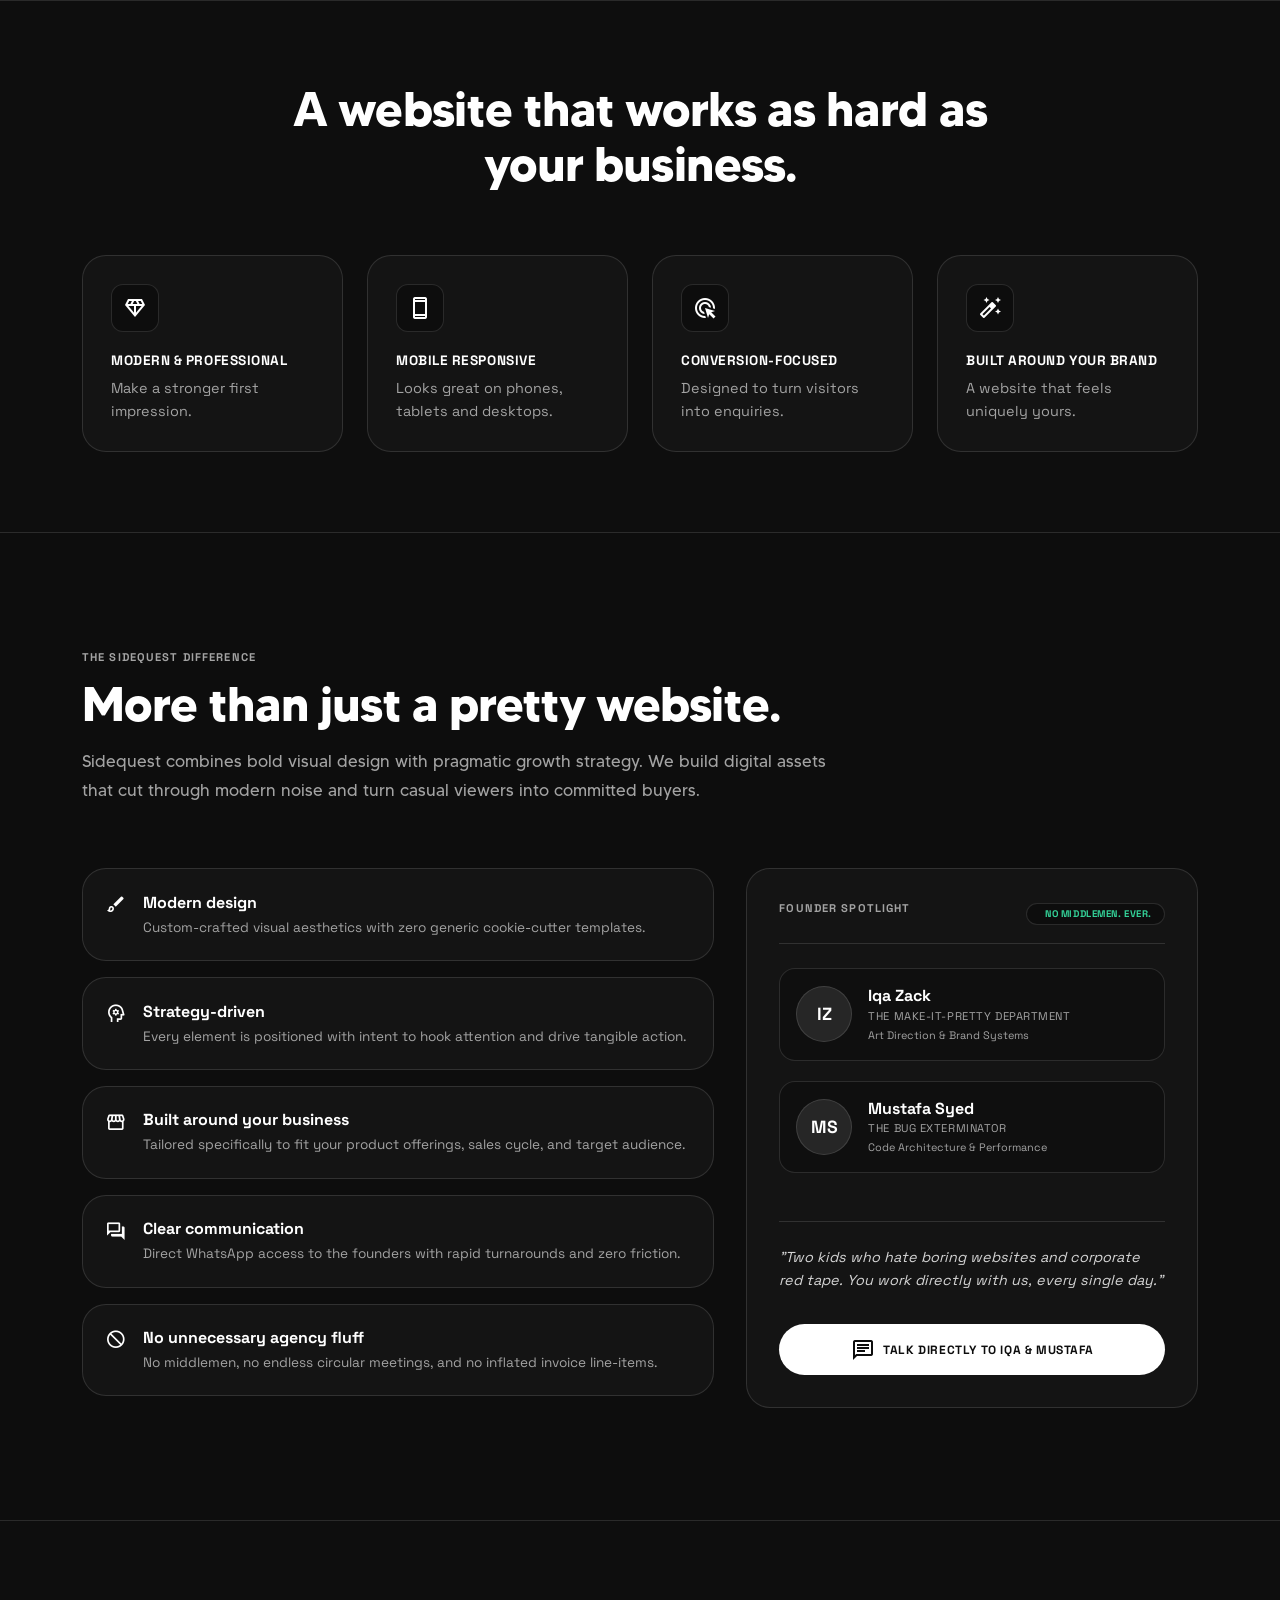
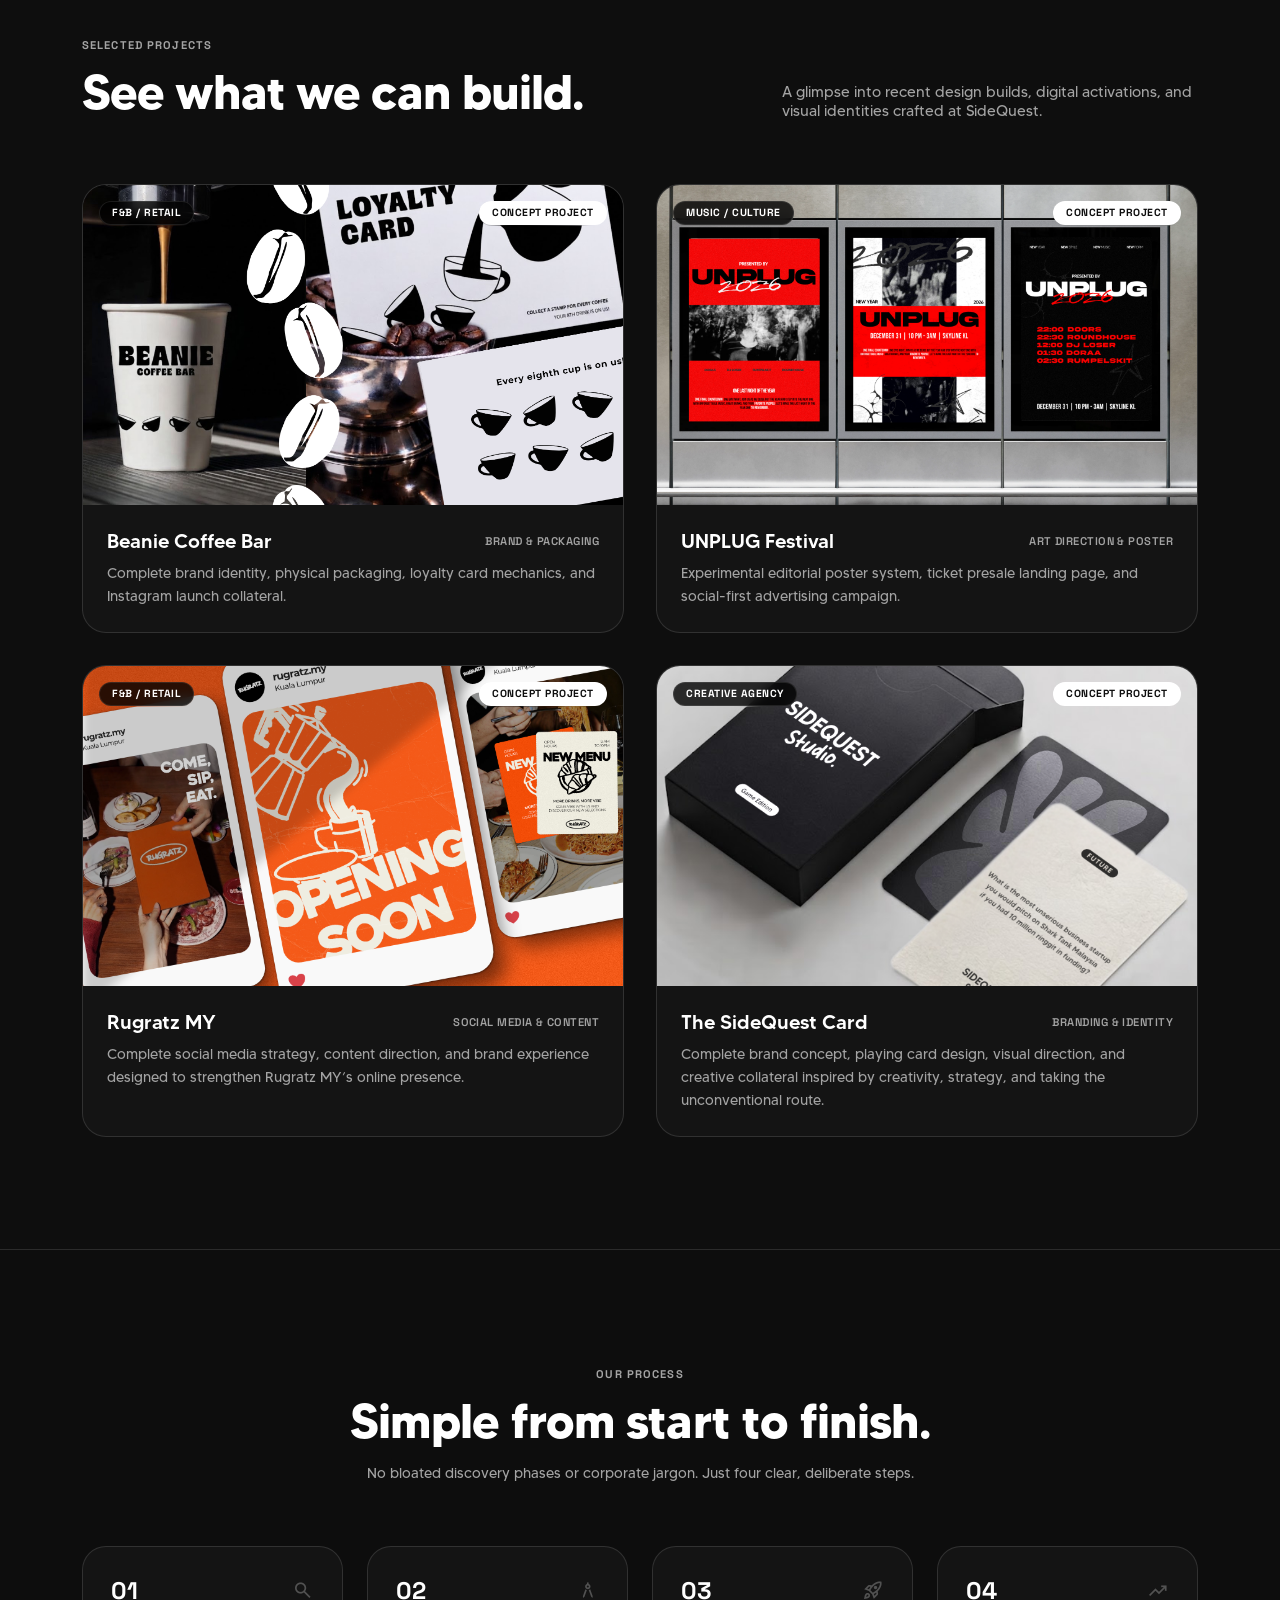
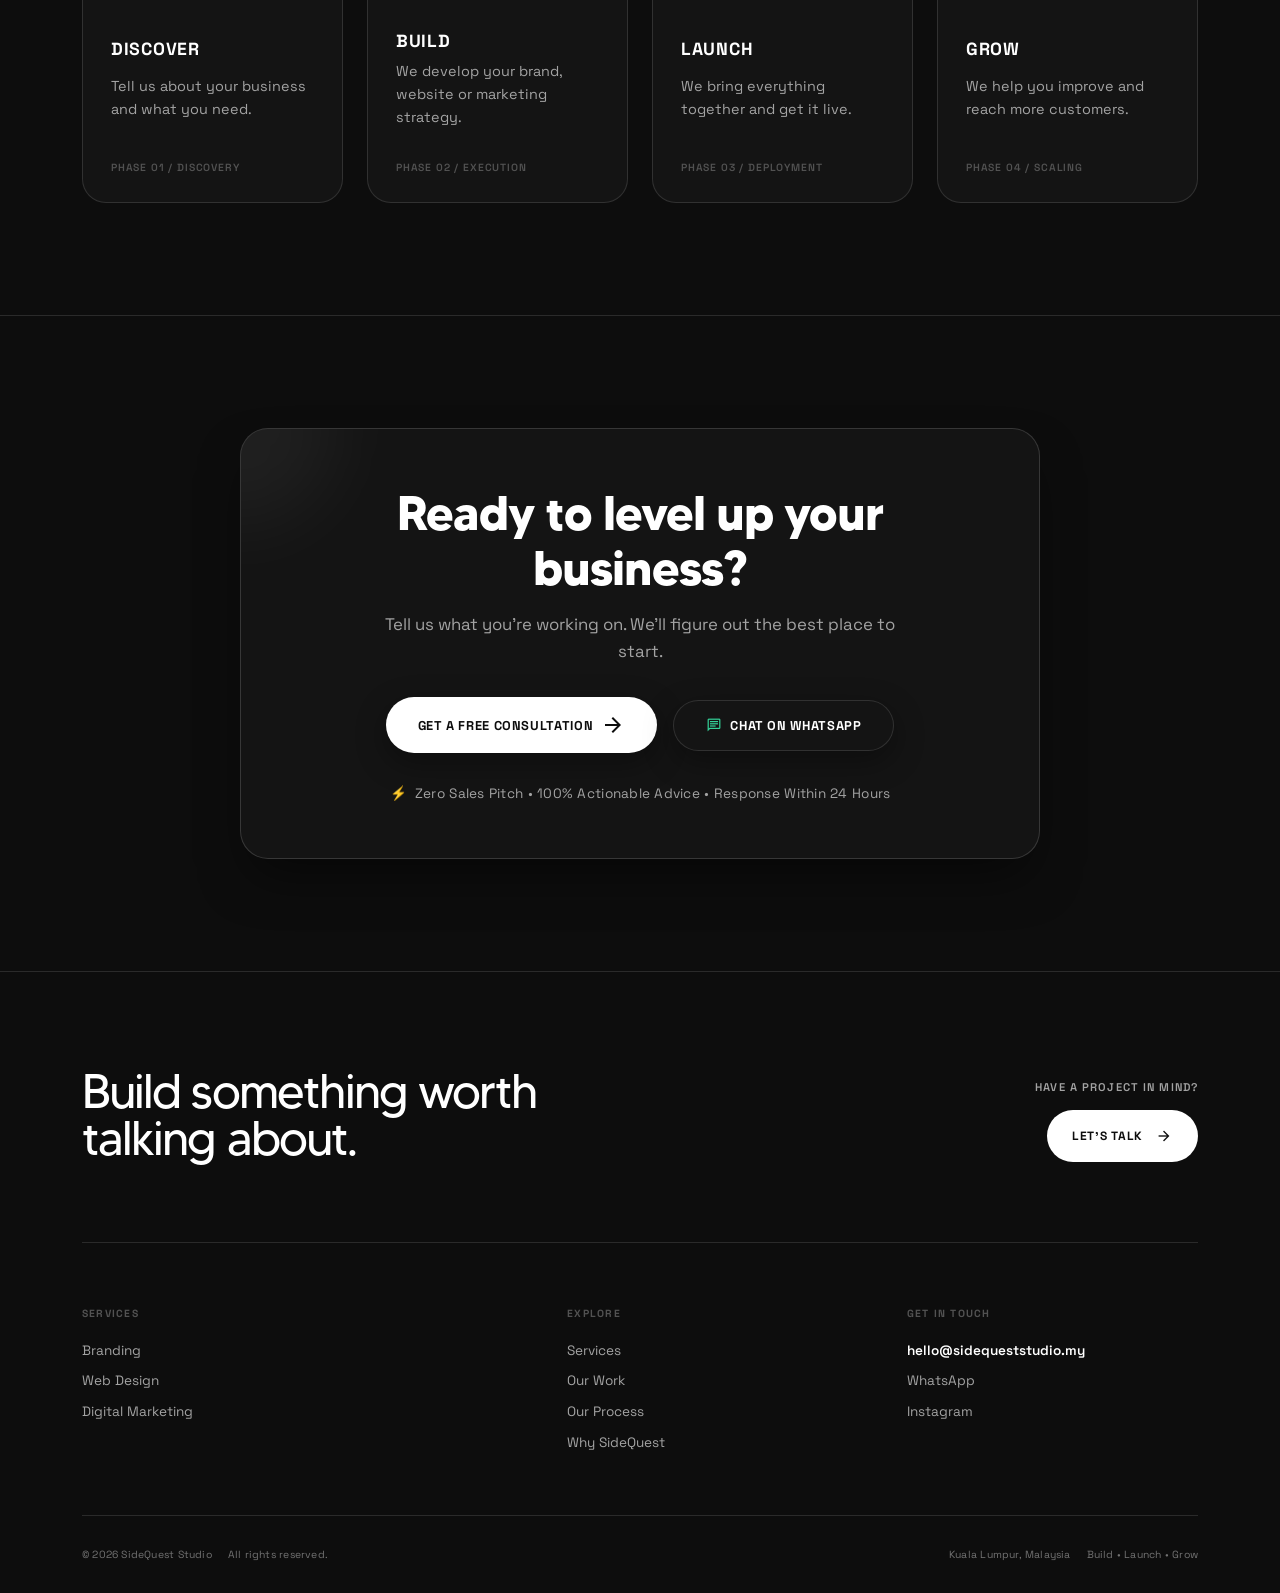
==== commit 6149140d: "Added custom cursor, fixed navbar for landing page" ====
--- a/work-with-us/index.html
+++ b/work-with-us/index.html
@@ -1,6 +1,7 @@
 <!DOCTYPE html>
 <html lang="en">
 <head>
+<meta name="facebook-domain-verification" content="5pte9oe4lq3rlxf0oij8tiokfjedm0" />
 <meta charset="UTF-8">
 <meta name="viewport" content="width=device-width, initial-scale=1.0">
 <title>SideQuest Studio — Build. Launch. Grow.</title>
@@ -10,10 +11,14 @@
 <link rel="preconnect" href="https://fonts.gstatic.com" crossorigin>
 <link href="https://fonts.googleapis.com/css2?family=Space+Grotesk:wght@400;500;600;700&display=swap" rel="stylesheet">
 <link href="https://fonts.googleapis.com/css2?family=Material+Symbols+Outlined:wght,FILL@100..700,0..1&display=swap" rel="stylesheet">
-
-<link rel="stylesheet" href="style.css">
+<link rel="icon" type="image/png" href="/images/logo/favicon.png">
+<link rel="stylesheet" href="/work-with-us/style.css">
 </head>
 <body>
+
+<div class="custom-cursor" id="customCursor">
+<img src="/work-with-us/cursor/cursor2.png" alt="">
+</div>
 
 <header class="site-header">
   <div class="header-inner">
@@ -67,7 +72,6 @@
   </span>
 </h1>
       <p class="hero-subtitle">Everything your business needs to build a stronger digital presence.</p>
-      <p class="hero-copy">Branding, web design and digital marketing for Malaysian businesses ready to level up.</p>
 
       <div class="hero-ctas">
         <button class="btn btn-primary btn-lg" data-open-modal>
@@ -258,7 +262,7 @@
       <div class="why-intro">
         <div class="section-kicker">The SideQuest Difference</div>
         <h2 class="section-title">More than just a pretty website.</h2>
-        <p class="why-copy">SideQuest combines bold visual design with pragmatic growth strategy. We build digital assets that cut through modern noise and turn casual viewers into committed buyers.</p>
+        <p class="why-copy">Sidequest combines bold visual design with pragmatic growth strategy. We build digital assets that cut through modern noise and turn casual viewers into committed buyers.</p>
       </div>
 
       <div class="why-grid">
@@ -392,7 +396,7 @@
               <h3 class="work-title">Rugratz MY</h3>
               <span class="work-meta">Social Media &amp; Content</span>
             </div>
-            <p class="work-desc">A bold social media and content concept designed to strengthen Rugratz MY’s online presence and create a more consistent, engaging brand experience.</p>
+            <p class="work-desc">Complete social media strategy, content direction, and brand experience designed to strengthen Rugratz MY’s online presence.</p>
           </div>
         </article>
 
@@ -407,7 +411,7 @@
               <h3 class="work-title">The SideQuest Card</h3>
               <span class="work-meta">Branding &amp; Identity</span>
             </div>
-            <p class="work-desc">A playful brand concept exploring SideQuest Studio through a collectible playing card inspired by creativity, strategy, and taking the unconventional route.</p>
+            <p class="work-desc">Complete brand concept, playing card design, visual direction, and creative collateral inspired by creativity, strategy, and taking the unconventional route.</p>
           </div>
         </article>
 
@@ -662,6 +666,6 @@
   </div>
 </div>
 
-<script src="script.js"></script>
+<script src="/work-with-us/script.js"></script>
 </body>
 </html>
--- a/work-with-us/style.css
+++ b/work-with-us/style.css
@@ -1,45 +1,42 @@
-/* ==========================================================================
-   SIDEQUEST STUDIO — LANDING PAGE
-   COMPLETE STYLESHEET
-   ========================================================================== */
-
-   /* ============================================
+
+
+/* ============================================
    FONTS
    ============================================ */
 
 @font-face {
-  font-family: "TOMMY";
-  src: url("fonts/MadeTommy-Regular.otf") format("opentype");
-  font-weight: 400;
-  font-style: normal;
+    font-family: "TOMMY";
+    src: url("fonts/MadeTommy-Regular.otf") format("opentype");
+    font-weight: 400;
+    font-style: normal;
 }
 
 @font-face {
-  font-family: "TOMMY";
-  src: url("fonts/MadeTommy-Medium.otf") format("opentype");
-  font-weight: 500;
-  font-style: normal;
+    font-family: "TOMMY";
+    src: url("fonts/MadeTommy-Medium.otf") format("opentype");
+    font-weight: 500;
+    font-style: normal;
 }
 
 @font-face {
-  font-family: "TOMMY";
-  src: url("fonts/MadeTommy-Bold.otf") format("opentype");
-  font-weight: 700;
-  font-style: normal;
+    font-family: "TOMMY";
+    src: url("fonts/MadeTommy-Bold.otf") format("opentype");
+    font-weight: 700;
+    font-style: normal;
 }
 
 @font-face {
-  font-family: "WINKLE";
-  src: url("fonts/Winkle-Regular.otf") format("opentype");
-  font-weight: 400;
-  font-style: normal;
+    font-family: "WINKLE";
+    src: url("fonts/Winkle-Regular.otf") format("opentype");
+    font-weight: 400;
+    font-style: normal;
 }
 
 @font-face {
-  font-family: "MILKY";
-  src: url("fonts/CheeseMilky.otf") format("opentype");
-  font-weight: 400;
-  font-style: normal;
+    font-family: "MILKY";
+    src: url("fonts/CheeseMilky.otf") format("opentype");
+    font-weight: 400;
+    font-style: normal;
 }
 
 /* ==========================================================================
@@ -47,48 +44,42 @@
    ========================================================================== */
 
 :root {
-
-  /* ---------- Colours ---------- */
-
-  --color-surface-deep: #0D0D0D;
-  --color-surface-card: #141414;
-  --color-surface-card-hover: #1C1C1C;
-  --color-surface-lowest: #0E0E0E;
-
-  --color-border-hairline: rgba(255, 255, 255, 0.12);
-  --color-border-muted: rgba(255, 255, 255, 0.25);
-
-  --color-text-primary: #FFFFFF;
-  --color-text-muted: #A3A3A3;
-  --color-text-disabled: #525252;
-
-  --color-primary: #FFFFFF;
-  --color-on-primary: #0D0D0D;
-
-  --color-emerald: #34D399;
-
-
-  /* ---------- Layout ---------- */
-
-  --container-max: 1180px;
-  --container-max-hero: 896px;
-  --container-max-cta: 800px;
-
-
-  /* ---------- Radius ---------- */
-
-  --radius-sm: 0.75rem;
-  --radius-md: 1rem;
-  --radius-lg: 1.5rem;
-  --radius-full: 9999px;
-
-
-  /* ---------- Typography ---------- */
-
-  --font-sans: "Space Grotesk", sans-serif;
-
-}
-
+    /* ---------- Colours ---------- */
+
+    --color-surface-deep: #0d0d0d;
+    --color-surface-card: #141414;
+    --color-surface-card-hover: #1c1c1c;
+    --color-surface-lowest: #0e0e0e;
+
+    --color-border-hairline: rgba(255, 255, 255, 0.12);
+    --color-border-muted: rgba(255, 255, 255, 0.25);
+
+    --color-text-primary: #ffffff;
+    --color-text-muted: #a3a3a3;
+    --color-text-disabled: #525252;
+
+    --color-primary: #ffffff;
+    --color-on-primary: #0d0d0d;
+
+    --color-emerald: #34d399;
+
+    /* ---------- Layout ---------- */
+
+    --container-max: 1180px;
+    --container-max-hero: 896px;
+    --container-max-cta: 800px;
+
+    /* ---------- Radius ---------- */
+
+    --radius-sm: 0.75rem;
+    --radius-md: 1rem;
+    --radius-lg: 1.5rem;
+    --radius-full: 9999px;
+
+    /* ---------- Typography ---------- */
+
+    --font-sans: "Space Grotesk", sans-serif;
+}
 
 /* ==========================================================================
    02. RESET & BASE
@@ -97,47 +88,47 @@
 *,
 *::before,
 *::after {
-  box-sizing: border-box;
+    box-sizing: border-box;
 }
 
 html {
-  scroll-behavior: smooth;
+    scroll-behavior: smooth;
 }
 
 body {
-  margin: 0;
-  background-color: var(--color-surface-deep);
-  color: var(--color-text-primary);
-  font-family: var(--font-sans);
-  -webkit-font-smoothing: antialiased;
-  padding-bottom: 6rem;
+    margin: 0;
+    background-color: var(--color-surface-deep);
+    color: var(--color-text-primary);
+    font-family: var(--font-sans);
+    -webkit-font-smoothing: antialiased;
+    padding-bottom: 6rem;
 }
 
 @media (min-width: 768px) {
-  body {
-    padding-bottom: 0;
-  }
+    body {
+        padding-bottom: 0;
+    }
 }
 
 img {
-  max-width: 100%;
-  display: block;
+    max-width: 100%;
+    display: block;
 }
 
 a {
-  color: inherit;
-  text-decoration: none;
+    color: inherit;
+    text-decoration: none;
 }
 
 button {
-  font-family: inherit;
-  cursor: pointer;
+    font-family: inherit;
+    cursor: pointer;
 }
 
 ul {
-  list-style: none;
-  margin: 0;
-  padding: 0;
+    list-style: none;
+    margin: 0;
+    padding: 0;
 }
 
 h1,
@@ -145,129 +136,122 @@
 h3,
 h4,
 p {
-  margin: 0;
+    margin: 0;
 }
 
 ::selection {
-  background-color: #FFFFFF;
-  color: #0D0D0D;
+    background-color: #ffffff;
+    color: #0d0d0d;
 }
 
 .container {
-  width: 100%;
-  max-width: var(--container-max);
-  margin: 0 auto;
-  padding: 0 1.25rem;
+    width: 100%;
+    max-width: var(--container-max);
+    margin: 0 auto;
+    padding: 0 1.25rem;
 }
 
 @media (min-width: 640px) {
-  .container {
-    padding: 0 2rem;
-  }
-}
-
+    .container {
+        padding: 0 2rem;
+    }
+}
 
 /* ==========================================================================
    03. MATERIAL SYMBOLS
    ========================================================================== */
 
 .material-symbols-outlined {
-  font-family: "Material Symbols Outlined";
-  font-weight: normal;
-  font-style: normal;
-  font-size: 24px;
-  line-height: 1;
-  display: inline-block;
-  white-space: nowrap;
-  word-wrap: normal;
-  direction: ltr;
-  -webkit-font-feature-settings: "liga";
-  -webkit-font-smoothing: antialiased;
-  vertical-align: middle;
-}
-
+    font-family: "Material Symbols Outlined";
+    font-weight: normal;
+    font-style: normal;
+    font-size: 24px;
+    line-height: 1;
+    display: inline-block;
+    white-space: nowrap;
+    word-wrap: normal;
+    direction: ltr;
+    -webkit-font-feature-settings: "liga";
+    -webkit-font-smoothing: antialiased;
+    vertical-align: middle;
+}
 
 /* ==========================================================================
    04. BUTTONS
    ========================================================================== */
 
 .btn {
-  display: inline-flex;
-  align-items: center;
-  justify-content: center;
-  gap: 0.5rem;
-
-  border: none;
-  border-radius: var(--radius-full);
-
-  font-weight: 700;
-  text-transform: uppercase;
-  letter-spacing: 0.05em;
-
-  white-space: nowrap;
-
-  transition:
-    background-color 0.2s ease,
-    transform 0.2s ease,
-    border-color 0.2s ease;
+    display: inline-flex;
+    align-items: center;
+    justify-content: center;
+    gap: 0.5rem;
+    border: none;
+    border-radius: var(--radius-full);
+    font-weight: 700;
+    text-transform: uppercase;
+    letter-spacing: 0.05em;
+    white-space: nowrap;
+    transition:
+        background-color 0.2s ease,
+        transform 0.2s ease,
+        border-color 0.2s ease;
 }
 
 .btn-primary {
-  background-color: var(--color-primary);
-  color: var(--color-on-primary);
+    background-color: var(--color-primary);
+    color: var(--color-on-primary);
 }
 
 .btn-primary:hover {
-  background-color: #E5E5E5;
+    background-color: #e5e5e5;
 }
 
 .btn-secondary {
-  background-color: var(--color-surface-card);
-  color: var(--color-text-primary);
-  border: 1px solid var(--color-border-hairline);
+    background-color: var(--color-surface-card);
+    color: var(--color-text-primary);
+    border: 1px solid var(--color-border-hairline);
 }
 
 .btn-secondary:hover {
-  background-color: var(--color-surface-card-hover);
+    background-color: var(--color-surface-card-hover);
 }
 
 .btn-outline {
-  background-color: transparent;
-  color: var(--color-text-primary);
-  border: 1px solid var(--color-border-hairline);
+    background-color: transparent;
+    color: var(--color-text-primary);
+    border: 1px solid var(--color-border-hairline);
 }
 
 .btn-outline:hover {
-  background-color: var(--color-surface-card);
-  border-color: var(--color-border-muted);
+    background-color: var(--color-surface-card);
+    border-color: var(--color-border-muted);
 }
 
 .btn-sm {
-  padding: 0.5rem 1.1rem;
-  font-size: 0.7rem;
+    padding: 0.5rem 1.1rem;
+    font-size: 0.7rem;
 }
 
 .btn-lg {
-  padding: 1rem 2rem;
-  font-size: 0.8rem;
-  box-shadow: 0 10px 30px rgba(0, 0, 0, 0.35);
+    padding: 1rem 2rem;
+    font-size: 0.8rem;
+    box-shadow: 0 10px 30px rgba(0, 0, 0, 0.35);
 }
 
 .btn-lg:hover {
-  transform: scale(1.02);
+    transform: scale(1.02);
 }
 
 .btn-block {
-  width: 100%;
-  padding: 0.85rem 1.25rem;
-  font-size: 0.75rem;
+    width: 100%;
+    padding: 0.85rem 1.25rem;
+    font-size: 0.75rem;
 }
 
 .icon-whatsapp {
-  color: var(--color-emerald);
-  font-size: 16px;
-}
-
+    color: var(--color-emerald);
+    font-size: 16px;
+}
 
 /* ==========================================================================
    05. HEADER / NAVBAR
@@ -284,68 +268,53 @@
    ========================================================================== */
 
 .site-header {
-  position: relative;
-  z-index: 50;
-  height: 100px;
-  background-color: #0D0D0D;
-  color: #FFFFFF;
-  border-bottom: 1px solid rgba(255, 255, 255, 0.12);
-}
-
+    position: relative;
+    z-index: 50;
+    height: 100px;
+    background-color: #0d0d0d;
+    color: #ffffff;
+}
 
 /* ---------- Header inner layout ---------- */
 
 .header-inner {
-  width: 100%;
-  max-width: var(--container-max);
-
-  height: 100%;
-
-  margin: 0 auto;
-  padding: 0 2rem;
-
-  display: grid;
-  grid-template-columns: 1fr auto 1fr;
-
-  align-items: center;
-}
-
+    width: 100%;
+    max-width: var(--container-max);
+    height: 100%;
+    margin: 0 auto;
+    padding: 0 2rem;
+    display: grid;
+    grid-template-columns: 1fr auto 1fr;
+    align-items: center;
+}
 
 /* ---------- Left side ---------- */
 
 .header-left {
-  justify-self: start;
-
-  display: flex;
-  align-items: center;
-
-  height: 100%;
+    justify-self: start;
+    display: flex;
+    align-items: center;
+    height: 100%;
 }
 
 .header-whatsapp {
-  display: inline-flex;
-  align-items: center;
-  justify-content: center;
-
-  white-space: nowrap;
-}
-
+    display: inline-flex;
+    align-items: center;
+    justify-content: center;
+    white-space: nowrap;
+}
 
 /* ---------- Center logo ---------- */
 
 .logo {
-  justify-self: center;
-
-  display: flex;
-  align-items: center;
-  justify-content: center;
-
-  width: auto;
-  height: 100%;
-
-  line-height: 0;
-}
-
+    justify-self: center;
+    display: flex;
+    align-items: center;
+    justify-content: center;
+    width: auto;
+    height: 100%;
+    line-height: 0;
+}
 
 /*
    This is intentionally scoped to the HEADER.
@@ -355,1984 +324,1492 @@
 */
 
 .site-header .header-logo-img {
-  display: block;
-
-  width: 300px;
-  height: 100px;
-
-  max-width: none;
-  max-height: none;
-
-  object-fit: contain;
-
-  margin: 0;
-  padding: 0;
-
-  filter: brightness(2);
-
-  transform: scale(1.35);
-
-  transition: transform 0.2s ease;
+    display: block;
+    width: 300px;
+    height: 100px;
+    max-width: none;
+    max-height: none;
+    object-fit: contain;
+    margin: 0;
+    padding: 0;
+    filter: brightness(2);
+    transform: scale(1.35);
+    transition: transform 0.2s ease;
 }
 
 .site-header .logo:hover .header-logo-img {
-  transform: scale(1.38);
+    transform: scale(1.38);
 }
 
 /* ---------- Right side ---------- */
 
 .header-right {
-  justify-self: end;
-
-  display: flex;
-  align-items: center;
-
-  height: 100%;
-}
-
+    justify-self: end;
+    display: flex;
+    align-items: center;
+    height: 100%;
+}
 
 /* ---------- Header buttons ---------- */
 
 .header-inner .btn-sm {
-  display: inline-flex;
-  align-items: center;
-  justify-content: center;
-
-  min-height: 38px;
-
-  padding: 0.6rem 1.1rem;
-
-  font-size: 0.7rem;
-  line-height: 1;
-}
-
+    display: inline-flex;
+    align-items: center;
+    justify-content: center;
+    min-height: 38px;
+    padding: 0.6rem 1.1rem;
+    font-size: 0.7rem;
+    line-height: 1;
+}
 
 /* ==========================================================================
    06. HEADER / TABLET
    ========================================================================== */
 
 @media (max-width: 768px) {
-
-  .site-header {
-    height: 82px;
-  }
-
-  .header-inner {
-    padding: 0 1.25rem;
-  }
-
-.site-header .header-logo-img {
-  width: 290px;
-  height: 78px;
-  transform: scale(1.1);
-}
-
-  .header-whatsapp {
-    width: 36px;
-    height: 36px;
-
-    padding: 0;
-  }
-
-  .header-whatsapp span:last-child {
-    display: none;
-  }
-
-  .header-inner .btn-sm {
-    min-height: 36px;
-
-    padding: 0.5rem 0.8rem;
-
-    font-size: 0.65rem;
-  }
-}
-
+    .site-header {
+        height: 82px;
+    }
+
+    .header-inner {
+        padding: 0 1.25rem;
+    }
+
+    .site-header .header-logo-img {
+        width: 290px;
+        height: 78px;
+        transform: scale(1.1);
+    }
+
+    .header-whatsapp {
+        width: 36px;
+        height: 36px;
+        padding: 0;
+    }
+
+    .header-whatsapp span:last-child {
+        display: none;
+    }
+
+    .header-inner .btn-sm {
+        min-height: 36px;
+        padding: 0.5rem 0.8rem;
+        font-size: 0.65rem;
+    }
+}
 
 /* ==========================================================================
    07. HEADER / SMALL MOBILE
    ========================================================================== */
 
 @media (max-width: 480px) {
-
-  .site-header {
-    height: 76px;
-  }
-
-  .header-inner {
-    padding: 0 0.9rem;
-  }
-
- .site-header .header-logo-img {
-  width: 235px;
-  height: 70px;
-  transform: scale(1.08);
-}
-
-  .header-whatsapp {
-    width: 34px;
-    height: 34px;
-  }
-
-  .header-inner .btn-sm {
-    min-height: 34px;
-
-    padding: 0.45rem 0.65rem;
-
-    font-size: 0.6rem;
-  }
-}
-
+    .site-header {
+        height: 76px;
+    }
+
+    .header-inner {
+        padding: 0 0.9rem;
+    }
+
+    .site-header .header-logo-img {
+        width: 235px;
+        height: 70px;
+        transform: scale(1.08);
+    }
+
+    .header-whatsapp {
+        width: 34px;
+        height: 34px;
+    }
+
+    .header-inner .btn-sm {
+        min-height: 34px;
+        padding: 0.45rem 0.65rem;
+        font-size: 0.6rem;
+    }
+}
 
 /* ==========================================================================
    08. HERO
    ========================================================================== */
 
 .hero {
-  position: relative;
-  padding: 4rem 0 4rem;
-  overflow: hidden;
-  border-bottom: 1px solid var(--color-border-hairline);
+    position: relative;
+    padding: 4rem 0 4rem;
+    overflow: hidden;
+    border-bottom: 1px solid var(--color-border-hairline);
 }
 
 @media (min-width: 768px) {
-  .hero {
-    padding: 5rem 0 7rem;
-  }
-}
-
-.hero-glow {
-  position: absolute;
-  inset: 0;
-
-  pointer-events: none;
-
-  opacity: 0.2;
-}
-
-.hero-glow::before {
-  content: "";
-
-  position: absolute;
-
-  top: -10rem;
-  left: 50%;
-
-  transform: translateX(-50%);
-
-  width: 600px;
-  height: 350px;
-
-  background: linear-gradient(
-    to bottom,
-    rgba(255, 255, 255, 0.15),
-    transparent
-  );
-
-  filter: blur(64px);
-
-  border-radius: 50%;
+    .hero {
+        padding: 5rem 0 7rem;
+    }
 }
 
 .hero-inner {
-  position: relative;
-  z-index: 1;
-
-  max-width: var(--container-max-hero);
-
-  text-align: center;
-}
-
-
+    position: relative;
+    z-index: 1;
+    max-width: var(--container-max-hero);
+    text-align: center;
+}
 
 .hero-title {
-  font-size: clamp(2.75rem, 9vw, 6.5rem);
-
-  font-weight: 700;
-
-  text-transform: uppercase;
-
-  letter-spacing: -0.02em;
-
-  line-height: 1.02;
-
-  margin-bottom: 1.5rem;
-
-  font-family: "TOMMY";
+    font-size: clamp(2.5rem, 6vw, 5rem);
+    font-weight: 700;
+    text-transform: uppercase;
+    letter-spacing: -0.02em;
+    line-height: 1.02;
+    margin-bottom: 1.5rem;
+    font-family: "TOMMY";
 }
 
 .hero-line {
-  display: flex;
-  justify-content: center;
-  align-items: center;
-  gap: 0.25em;
+    display: flex;
+    justify-content: center;
+    align-items: center;
+    gap: 0.25em;
 }
 
 .hero-line > span {
-  display: inline-block;
-  transition: transform 0.25s ease;
-  cursor: pointer;
+    display: inline-block;
+    transition: transform 0.25s ease;
+    cursor: pointer;
 }
 
 .hero-line > span:hover {
-  transform: translateY(-6px);
-}
-
-
+    transform: translateY(-6px);
+}
 
 .hero-subtitle {
-  font-size: clamp(1.25rem, 3vw, 1.9rem);
-
-  font-weight: 500;
-
-  letter-spacing: -0.01em;
-
-  color: #E5E5E5;
-
-  max-width: 46rem;
-
-  margin: 0 auto 1rem;
-  
-  font-family: "TOMMY";
+    font-size: 1.5rem;
+    font-weight: 400;
+    letter-spacing: -0.01em;
+    color: #e5e5e5;
+    max-width: 46rem;
+    margin: 0 auto 1rem;
+    font-family: "TOMMY";
+    margin-bottom: 50px;
+    margin-top: 50px;
 }
 
 .hero-copy {
-  font-size: clamp(1rem, 1.6vw, 1.15rem);
-
-  color: var(--color-text-muted);
-
-  max-width: 34rem;
-
-  margin: 0 auto 2.5rem;
-
-  line-height: 1.6;
-
-  font-family: "TOMMY";
-
-  font-weight: 400;
+    font-size: clamp(1rem, 1.6vw, 1.15rem);
+    color: var(--color-text-muted);
+    max-width: 34rem;
+    margin: 0 auto 2.5rem;
+    line-height: 1.6;
+    font-family: "TOMMY";
+    font-weight: 400;
 }
 
 .hero-ctas {
-  display: flex;
-
-  flex-direction: column;
-
-  align-items: center;
-  justify-content: center;
-
-  gap: 1rem;
-
-  margin-bottom: 3.5rem;
+    display: flex;
+    flex-direction: column;
+    align-items: center;
+    justify-content: center;
+    gap: 1rem;
+    margin-bottom: 3.5rem;
 }
 
 @media (min-width: 640px) {
-  .hero-ctas {
-    flex-direction: row;
-  }
+    .hero-ctas {
+        flex-direction: row;
+    }
 }
 
 .hero-ctas .btn {
-  width: 100%;
+    width: 100%;
 }
 
 @media (min-width: 640px) {
-  .hero-ctas .btn {
-    width: auto;
-  }
+    .hero-ctas .btn {
+        width: auto;
+    }
 }
 
 .trust-bar {
-  padding-top: 2rem;
-
-  border-top: 1px solid rgba(38, 38, 38, 0.6);
-
-  display: flex;
-
-  flex-wrap: wrap;
-
-  align-items: center;
-  justify-content: center;
-
-  gap: 0.75rem 1.5rem;
-
-  color: var(--color-text-muted);
-
-  font-size: 0.85rem;
-
-  letter-spacing: 0.02em;
+    padding-top: 2rem;
+    border-top: 1px solid rgba(38, 38, 38, 0.6);
+    display: flex;
+    flex-wrap: wrap;
+    align-items: center;
+    justify-content: center;
+    gap: 0.75rem 1.5rem;
+    color: var(--color-text-muted);
+    font-size: 0.85rem;
+    letter-spacing: 0.02em;
 }
 
 .trust-item {
-  display: flex;
-  align-items: center;
-
-  gap: 0.4rem;
-
-  color: #D4D4D4;
+    display: flex;
+    align-items: center;
+    gap: 0.4rem;
+    color: #d4d4d4;
 }
 
 .trust-sep {
-  color: var(--color-border-muted);
-
-  display: none;
+    color: var(--color-border-muted);
+    display: none;
 }
 
 @media (min-width: 640px) {
-  .trust-sep {
-    display: inline;
-  }
-}
-
+    .trust-sep {
+        display: inline;
+    }
+}
 
 /* ==========================================================================
    09. MARQUEE
    ========================================================================== */
 
 .marquee-wrap {
-  width: 100%;
-  background-color: var(--color-surface-lowest);
-  border-bottom: 1px solid var(--color-border-hairline);
-  padding: 0.9rem 0;
-  overflow: hidden;
-  user-select: none;
+    width: 100%;
+    background-color: var(--color-surface-lowest);
+    border-bottom: 1px solid var(--color-border-hairline);
+    padding: 0.9rem 0;
+    overflow: hidden;
+    user-select: none;
 }
 
 .marquee-track {
-  display: flex;
-  width: max-content;
-  animation: marquee 10s linear infinite;
-  will-change: transform;
+    display: flex;
+    width: max-content;
+    animation: marquee 10s linear infinite;
+    will-change: transform;
 }
 
 .marquee-group {
-  display: flex;
-  align-items: center;
-  gap: 2rem;
-  padding-right: 2rem;
-
-  flex-shrink: 0;
-
-  color: #D4D4D4;
-  font-weight: 700;
-  font-size: 0.75rem;
-  text-transform: uppercase;
-  letter-spacing: 0.12em;
-  white-space: nowrap;
+    display: flex;
+    align-items: center;
+    gap: 2rem;
+    padding-right: 2rem;
+    flex-shrink: 0;
+    color: #d4d4d4;
+    font-weight: 700;
+    font-size: 0.75rem;
+    text-transform: uppercase;
+    letter-spacing: 0.12em;
+    white-space: nowrap;
 }
 
 .marquee-group .dot {
-  color: var(--color-border-muted);
+    color: var(--color-border-muted);
 }
 
 .marquee-track:hover {
-  animation-play-state: paused;
+    animation-play-state: paused;
 }
 
 @keyframes marquee {
-  from {
-    transform: translateX(0);
-  }
-
-  to {
-    transform: translateX(-50%);
-  }
-}
-
+    from {
+        transform: translateX(0);
+    }
+
+    to {
+        transform: translateX(-50%);
+    }
+}
 
 /* ==========================================================================
    10. SECTION HEADINGS
    ========================================================================== */
 
 .section-kicker {
-  display: inline-block;
-  font-size: 0.7rem;
-  text-transform: uppercase;
-  letter-spacing: 0.1em;
-  color: var(--color-text-muted);
-  font-weight: 700;
-  margin-bottom: 0.75rem;
+    display: inline-block;
+    font-size: 0.7rem;
+    text-transform: uppercase;
+    letter-spacing: 0.1em;
+    color: var(--color-text-muted);
+    font-weight: 700;
+    margin-bottom: 0.75rem;
 }
 
 .section-title {
-  font-size: clamp(1.9rem, 4.5vw, 3rem);
-  font-weight: 400;
-  letter-spacing: -0.02em;
-  line-height: 1.15;
-  font-family: "TOMMY", sans-serif;
+    font-size: clamp(1.9rem, 4.5vw, 3rem);
+    font-weight: 700;
+    letter-spacing: -0.02em;
+    line-height: 1.15;
+    font-family: "TOMMY", sans-serif;
 }
 
 .section-head-center {
-  max-width: 42rem;
-  margin: 0 auto 4rem;
-  text-align: center;
-}
-
+    max-width: 42rem;
+    margin: 0 auto 4rem;
+    text-align: center;
+}
 
 /* ==========================================================================
    11. SERVICES
    ========================================================================== */
 
 .services {
-  padding: 5rem 0;
-
-  border-bottom: 1px solid var(--color-border-hairline);
+    padding: 5rem 0;
+    border-bottom: 1px solid var(--color-border-hairline);
 }
 
 @media (min-width: 768px) {
-  .services {
-    padding: 7rem 0;
-  }
+    .services {
+        padding: 7rem 0;
+    }
 }
 
 .services-grid {
-  display: grid;
-
-  grid-template-columns: 1fr;
-
-  gap: 1.5rem;
+    display: grid;
+    grid-template-columns: 1fr;
+    gap: 1.5rem;
 }
 
 @media (min-width: 768px) {
-  .services-grid {
-    grid-template-columns: repeat(3, 1fr);
-  }
+    .services-grid {
+        grid-template-columns: repeat(3, 1fr);
+    }
 }
 
 .service-card {
-  background-color: var(--color-surface-card);
-
-  border: 1px solid var(--color-border-hairline);
-
-  border-radius: var(--radius-lg);
-
-  padding: 2rem;
-
-  transition: border-color 0.2s ease;
+    background-color: var(--color-surface-card);
+    border: 1px solid var(--color-border-hairline);
+    border-radius: var(--radius-lg);
+    padding: 2rem;
+    transition: border-color 0.2s ease;
 }
 
 .service-card:hover {
-  border-color: var(--color-border-muted);
-}
-
-
-
-
+    border-color: var(--color-border-muted);
+}
 
 .service-card-top {
-  display: flex;
-
-  flex-direction: column;
+    display: flex;
+    flex-direction: column;
 }
 
 .service-card-header {
-  display: flex;
-
-  align-items: center;
-
-  justify-content: space-between;
-
-  padding-bottom: 1rem;
-
-  margin-bottom: 1.5rem;
-
-  border-bottom: 1px solid var(--color-border-hairline);
+    display: flex;
+    align-items: center;
+    justify-content: space-between;
+    padding-bottom: 1rem;
+    margin-bottom: 1.5rem;
+    border-bottom: 1px solid var(--color-border-hairline);
 }
 
 .service-name {
-  font-size: 1.25rem;
-
-  font-weight: 700;
-
-  letter-spacing: 0.02em;
+    font-size: 1.25rem;
+    font-weight: 700;
+    letter-spacing: 0.02em;
 }
 
 .service-name-wrap {
-  display: flex;
-
-  align-items: center;
-
-  gap: 0.5rem;
+    display: flex;
+    align-items: center;
+    gap: 0.5rem;
 }
 
 .service-icon {
-  color: var(--color-text-disabled);
-
-  font-size: 1.5rem;
+    color: var(--color-text-disabled);
+    font-size: 1.5rem;
 }
 
 .service-icon {
-  color: #FFFFFF;
+    color: #ffffff;
 }
 
 .service-title {
-  font-size: 1.5rem;
-
-  font-weight: 700;
-
-  margin-bottom: 0.75rem;
+    font-size: 1.5rem;
+    font-weight: 700;
+    margin-bottom: 0.75rem;
 }
 
 .service-desc {
-  color: var(--color-text-muted);
-
-  font-size: 0.9rem;
-
-  line-height: 1.6;
-
-  margin-bottom: 1.5rem;
+    color: var(--color-text-muted);
+    font-size: 0.9rem;
+    line-height: 1.6;
+    margin-bottom: 1.5rem;
 }
 
 .service-list {
-  display: flex;
-
-  flex-direction: column;
-
-  gap: 0.65rem;
+    display: flex;
+    flex-direction: column;
+    gap: 0.65rem;
 }
 
 .service-list li {
-  display: flex;
-
-  align-items: center;
-
-  gap: 0.5rem;
-
-  font-size: 0.7rem;
-
-  font-weight: 600;
-
-  text-transform: uppercase;
-
-  letter-spacing: 0.05em;
-
-  color: #D4D4D4;
+    display: flex;
+    align-items: center;
+    gap: 0.5rem;
+    font-size: 0.7rem;
+    font-weight: 600;
+    text-transform: uppercase;
+    letter-spacing: 0.05em;
+    color: #d4d4d4;
 }
 
 .bullet {
-  width: 0.35rem;
-  height: 0.35rem;
-
-  border-radius: 50%;
-
-  background-color: #FFFFFF;
-
-  flex-shrink: 0;
-}
-
+    width: 0.35rem;
+    height: 0.35rem;
+    border-radius: 50%;
+    background-color: #ffffff;
+    flex-shrink: 0;
+}
 
 /* ==========================================================================
    12. HIGHLIGHTS
    ========================================================================== */
 
 .highlights {
-  padding: 5rem 0;
-
-  background-color: var(--color-surface-lowest);
-
-  border-bottom: 1px solid var(--color-border-hairline);
+    padding: 5rem 0;
+    background-color: var(--color-surface-lowest);
+    border-bottom: 1px solid var(--color-border-hairline);
 }
 
 .highlights-head {
-  margin-bottom: 4rem;
-
-  max-width: 48rem;
+    margin-bottom: 4rem;
+    max-width: 48rem;
 }
 
 .highlights-grid {
-  display: grid;
-
-  grid-template-columns: 1fr;
-
-  gap: 1.5rem;
+    display: grid;
+    grid-template-columns: 1fr;
+    gap: 1.5rem;
 }
 
 @media (min-width: 640px) {
-  .highlights-grid {
-    grid-template-columns: repeat(2, 1fr);
-  }
+    .highlights-grid {
+        grid-template-columns: repeat(2, 1fr);
+    }
 }
 
 @media (min-width: 1024px) {
-  .highlights-grid {
-    grid-template-columns: repeat(4, 1fr);
-  }
+    .highlights-grid {
+        grid-template-columns: repeat(4, 1fr);
+    }
 }
 
 .highlight-card {
-  background-color: var(--color-surface-card);
-
-  border: 1px solid var(--color-border-hairline);
-
-  border-radius: var(--radius-lg);
-
-  padding: 1.75rem;
-
-  transition: border-color 0.2s ease;
+    background-color: var(--color-surface-card);
+    border: 1px solid var(--color-border-hairline);
+    border-radius: var(--radius-lg);
+    padding: 1.75rem;
+    transition: border-color 0.2s ease;
 }
 
 .highlight-card:hover {
-  border-color: var(--color-border-muted);
+    border-color: var(--color-border-muted);
 }
 
 .highlight-icon {
-  width: 3rem;
-  height: 3rem;
-
-  border-radius: var(--radius-sm);
-
-  background-color: var(--color-surface-deep);
-
-  border: 1px solid var(--color-border-hairline);
-
-  display: flex;
-
-  align-items: center;
-
-  justify-content: center;
-
-  margin-bottom: 1.25rem;
+    width: 3rem;
+    height: 3rem;
+    border-radius: var(--radius-sm);
+    background-color: var(--color-surface-deep);
+    border: 1px solid var(--color-border-hairline);
+    display: flex;
+    align-items: center;
+    justify-content: center;
+    margin-bottom: 1.25rem;
 }
 
 .highlight-icon .material-symbols-outlined {
-  font-size: 1.5rem;
+    font-size: 1.5rem;
 }
 
 .highlight-title {
-  font-size: 0.85rem;
-
-  font-weight: 700;
-
-  text-transform: uppercase;
-
-  letter-spacing: 0.04em;
-
-  margin-bottom: 0.5rem;
+    font-size: 0.85rem;
+    font-weight: 700;
+    text-transform: uppercase;
+    letter-spacing: 0.04em;
+    margin-bottom: 0.5rem;
 }
 
 .highlight-desc {
-  color: var(--color-text-muted);
-
-  font-size: 0.9rem;
-
-  line-height: 1.6;
-}
-
+    color: var(--color-text-muted);
+    font-size: 0.9rem;
+    line-height: 1.6;
+}
 
 /* ==========================================================================
    13. WHY SIDEQUEST
    ========================================================================== */
 
 .why {
-  padding: 5rem 0;
-
-  border-bottom: 1px solid var(--color-border-hairline);
+    padding: 5rem 0;
+    border-bottom: 1px solid var(--color-border-hairline);
 }
 
 @media (min-width: 768px) {
-  .why {
-    padding: 7rem 0;
-  }
+    .why {
+        padding: 7rem 0;
+    }
 }
 
 .why-intro {
-  max-width: 48rem;
-
-  margin-bottom: 4rem;
+    max-width: 48rem;
+    margin-bottom: 4rem;
 }
 
 .why-copy {
-  color: var(--color-text-muted);
-
-  font-size: 1.05rem;
-
-  line-height: 1.7;
-
-  margin-top: 1rem;
+    color: var(--color-text-muted);
+    font-size: 1.05rem;
+    line-height: 1.7;
+    margin-top: 1rem;
+    font-family: "TOMMY";
+    font-weight: 400;
 }
 
 .why-grid {
-  display: grid;
-
-  grid-template-columns: 1fr;
-
-  gap: 2rem;
-
-  align-items: start;
+    display: grid;
+    grid-template-columns: 1fr;
+    gap: 2rem;
+    align-items: start;
 }
 
 @media (min-width: 1024px) {
-  .why-grid {
-    grid-template-columns: 7fr 5fr;
-  }
+    .why-grid {
+        grid-template-columns: 7fr 5fr;
+    }
 }
 
 .why-pillars {
-  display: flex;
-
-  flex-direction: column;
-
-  gap: 1rem;
+    display: flex;
+    flex-direction: column;
+    gap: 1rem;
 }
 
 .pillar-card {
-  background-color: var(--color-surface-card);
-
-  border: 1px solid var(--color-border-hairline);
-
-  border-radius: var(--radius-lg);
-
-  padding: 1.4rem;
-
-  display: flex;
-
-  align-items: flex-start;
-
-  gap: 1rem;
+    background-color: var(--color-surface-card);
+    border: 1px solid var(--color-border-hairline);
+    border-radius: var(--radius-lg);
+    padding: 1.4rem;
+    display: flex;
+    align-items: flex-start;
+    gap: 1rem;
 }
 
 .pillar-icon {
-  font-size: 1.35rem;
-
-  margin-top: 0.15rem;
+    font-size: 1.35rem;
+    margin-top: 0.15rem;
 }
 
 .pillar-title {
-  font-size: 1rem;
-
-  font-weight: 700;
+    font-size: 1rem;
+    font-weight: 700;
 }
 
 .pillar-desc {
-  color: var(--color-text-muted);
-
-  font-size: 0.85rem;
-
-  margin-top: 0.25rem;
-
-  line-height: 1.55;
-}
-
+    color: var(--color-text-muted);
+    font-size: 0.85rem;
+    margin-top: 0.25rem;
+    line-height: 1.55;
+}
 
 /* ---------- Founder card ---------- */
 
 .founder-card {
-  background-color: var(--color-surface-card);
-
-  border: 1px solid var(--color-border-hairline);
-
-  border-radius: var(--radius-lg);
-
-  padding: 1.75rem;
-
-  display: flex;
-
-  flex-direction: column;
-
-  justify-content: space-between;
+    background-color: var(--color-surface-card);
+    border: 1px solid var(--color-border-hairline);
+    border-radius: var(--radius-lg);
+    padding: 1.75rem;
+    display: flex;
+    flex-direction: column;
+    justify-content: space-between;
 }
 
 @media (min-width: 640px) {
-  .founder-card {
-    padding: 2rem;
-  }
+    .founder-card {
+        padding: 2rem;
+    }
 }
 
 .founder-card-top {
-  display: flex;
-
-  align-items: center;
-
-  justify-content: space-between;
-
-  gap: 1rem;
-
-  padding-bottom: 1rem;
-
-  margin-bottom: 1.5rem;
-
-  border-bottom: 1px solid var(--color-border-hairline);
+    display: flex;
+    align-items: center;
+    justify-content: space-between;
+    gap: 1rem;
+    padding-bottom: 1rem;
+    margin-bottom: 1.5rem;
+    border-bottom: 1px solid var(--color-border-hairline);
 }
 
 .pill-live {
-  display: inline-flex;
-
-  align-items: center;
-
-  gap: 0.4rem;
-
-  padding: 0.25rem 0.75rem;
-
-  border-radius: var(--radius-full);
-
-  background-color: var(--color-surface-deep);
-
-  border: 1px solid var(--color-border-hairline);
-
-  color: var(--color-emerald);
-
-  font-size: 0.6rem;
-
-  font-weight: 700;
-
-  text-transform: uppercase;
-
-  letter-spacing: 0.06em;
+    display: inline-flex;
+    align-items: center;
+    gap: 0.4rem;
+    padding: 0.25rem 0.75rem;
+    border-radius: var(--radius-full);
+    background-color: var(--color-surface-deep);
+    border: 1px solid var(--color-border-hairline);
+    color: var(--color-emerald);
+    font-size: 0.6rem;
+    font-weight: 700;
+    text-transform: uppercase;
+    letter-spacing: 0.06em;
 }
 
 .founder-list {
-  display: flex;
-
-  flex-direction: column;
-
-  gap: 1.25rem;
-
-  margin-bottom: 1.5rem;
+    display: flex;
+    flex-direction: column;
+    gap: 1.25rem;
+    margin-bottom: 1.5rem;
 }
 
 .founder-row {
-  display: flex;
-
-  align-items: center;
-
-  gap: 1rem;
-
-  background-color: rgba(14, 14, 14, 0.7);
-
-  padding: 1rem;
-
-  border-radius: var(--radius-md);
-
-  border: 1px solid var(--color-border-hairline);
+    display: flex;
+    align-items: center;
+    gap: 1rem;
+    background-color: rgba(14, 14, 14, 0.7);
+    padding: 1rem;
+    border-radius: var(--radius-md);
+    border: 1px solid var(--color-border-hairline);
 }
 
 .founder-avatar {
-  width: 3.5rem;
-  height: 3.5rem;
-
-  flex-shrink: 0;
-
-  border-radius: 50%;
-
-  background-color: #262626;
-
-  border: 1px solid var(--color-border-hairline);
-
-  display: flex;
-
-  align-items: center;
-
-  justify-content: center;
-
-  font-weight: 700;
-
-  font-size: 1.1rem;
+    width: 3.5rem;
+    height: 3.5rem;
+    flex-shrink: 0;
+    border-radius: 50%;
+    background-color: #262626;
+    border: 1px solid var(--color-border-hairline);
+    display: flex;
+    align-items: center;
+    justify-content: center;
+    font-weight: 700;
+    font-size: 1.1rem;
 }
 
 .founder-name {
-  font-size: 1rem;
-
-  font-weight: 700;
+    font-size: 1rem;
+    font-weight: 700;
 }
 
 .founder-role {
-  font-size: 0.7rem;
-
-  text-transform: uppercase;
-
-  letter-spacing: 0.05em;
-
-  color: var(--color-text-muted);
-
-  margin-top: 0.15rem;
+    font-size: 0.7rem;
+    text-transform: uppercase;
+    letter-spacing: 0.05em;
+    color: var(--color-text-muted);
+    margin-top: 0.15rem;
 }
 
 .founder-tag {
-  display: inline-block;
-
-  margin-top: 0.25rem;
-
-  font-size: 0.68rem;
-
-  color: #A3A3A3;
+    display: inline-block;
+    margin-top: 0.25rem;
+    font-size: 0.68rem;
+    color: #a3a3a3;
 }
 
 .founder-quote {
-  color: #D4D4D4;
-
-  font-size: 0.9rem;
-
-  font-style: italic;
-
-  padding-top: 1.5rem;
-
-  margin-top: 1.5rem;
-
-  border-top: 1px solid var(--color-border-hairline);
-
-  margin-bottom: 2rem;
-
-  line-height: 1.6;
-}
-
+    color: #d4d4d4;
+    font-size: 0.9rem;
+    font-style: italic;
+    padding-top: 1.5rem;
+    margin-top: 1.5rem;
+    border-top: 1px solid var(--color-border-hairline);
+    margin-bottom: 2rem;
+    line-height: 1.6;
+}
 
 /* ==========================================================================
    14. WORK / PORTFOLIO
    ========================================================================== */
 
 .work {
-  padding: 5rem 0;
-
-  background-color: var(--color-surface-lowest);
-
-  border-bottom: 1px solid var(--color-border-hairline);
+    padding: 5rem 0;
+    background-color: var(--color-surface-lowest);
+    border-bottom: 1px solid var(--color-border-hairline);
 }
 
 @media (min-width: 768px) {
-  .work {
-    padding: 7rem 0;
-  }
+    .work {
+        padding: 7rem 0;
+    }
 }
 
 .work-head {
-  display: flex;
-
-  flex-direction: column;
-
-  gap: 1.5rem;
-
-  margin-bottom: 4rem;
+    display: flex;
+    flex-direction: column;
+    gap: 1.5rem;
+    margin-bottom: 4rem;
 }
 
 @media (min-width: 768px) {
-  .work-head {
-    flex-direction: row;
-
-    align-items: flex-end;
-
+    .work-head {
+        flex-direction: row;
+        align-items: flex-end;
+        justify-content: space-between;
+    }
+}
+
+.work-copy {
+    color: var(--color-text-muted);
+    font-size: 0.95rem;
+    max-width: 26rem;
+    font-family: "TOMMY";
+    font-weight: 400;
+}
+
+.work-grid {
+    display: grid;
+    grid-template-columns: 1fr;
+    gap: 2rem;
+}
+
+@media (min-width: 768px) {
+    .work-grid {
+        grid-template-columns: repeat(2, 1fr);
+    }
+}
+
+.work-card {
+    background-color: var(--color-surface-card);
+    border: 1px solid var(--color-border-hairline);
+    border-radius: var(--radius-lg);
+    overflow: hidden;
+    transition: border-color 0.2s ease;
+}
+
+.work-card:hover {
+    border-color: var(--color-border-muted);
+}
+
+.work-image-wrap {
+    position: relative;
+    height: 18rem;
+    overflow: hidden;
+    background-color: var(--color-surface-deep);
+}
+
+@media (min-width: 640px) {
+    .work-image-wrap {
+        height: 20rem;
+    }
+}
+
+.work-image {
+    width: 100%;
+    height: 100%;
+    object-fit: cover;
+    transition: transform 0.5s ease;
+}
+
+.work-card:hover .work-image {
+    transform: scale(1.05);
+}
+
+.tag-overlay {
+    position: absolute;
+    top: 1rem;
+    left: 1rem;
+    padding: 0.3rem 0.75rem;
+    border-radius: var(--radius-full);
+    background-color: rgba(0, 0, 0, 0.8);
+    backdrop-filter: blur(6px);
+    border: 1px solid rgba(255, 255, 255, 0.1);
+    font-size: 0.65rem;
+    font-weight: 700;
+    text-transform: uppercase;
+    letter-spacing: 0.05em;
+}
+
+.tag-overlay-solid {
+    left: auto;
+    right: 1rem;
+    background-color: #ffffff;
+    color: #0e0e0e;
+}
+
+.work-body {
+    padding: 1.5rem;
+}
+
+.work-row {
+    display: flex;
+    align-items: center;
     justify-content: space-between;
-  }
-}
-
-.work-copy {
-  color: var(--color-text-muted);
-
-  font-size: 0.95rem;
-
-  max-width: 26rem;
-}
-
-.work-grid {
-  display: grid;
-
-  grid-template-columns: 1fr;
-
-  gap: 2rem;
-}
-
-@media (min-width: 768px) {
-  .work-grid {
-    grid-template-columns: repeat(2, 1fr);
-  }
-}
-
-.work-card {
-  background-color: var(--color-surface-card);
-
-  border: 1px solid var(--color-border-hairline);
-
-  border-radius: var(--radius-lg);
-
-  overflow: hidden;
-
-  transition: border-color 0.2s ease;
-}
-
-.work-card:hover {
-  border-color: var(--color-border-muted);
-}
-
-.work-image-wrap {
-  position: relative;
-
-  height: 18rem;
-
-  overflow: hidden;
-
-  background-color: var(--color-surface-deep);
-}
-
-@media (min-width: 640px) {
-  .work-image-wrap {
-    height: 20rem;
-  }
-}
-
-.work-image {
-  width: 100%;
-  height: 100%;
-
-  object-fit: cover;
-
-  transition: transform 0.5s ease;
-}
-
-.work-card:hover .work-image {
-  transform: scale(1.05);
-}
-
-.tag-overlay {
-  position: absolute;
-
-  top: 1rem;
-  left: 1rem;
-
-  padding: 0.3rem 0.75rem;
-
-  border-radius: var(--radius-full);
-
-  background-color: rgba(0, 0, 0, 0.8);
-
-  backdrop-filter: blur(6px);
-
-  border: 1px solid rgba(255, 255, 255, 0.1);
-
-  font-size: 0.65rem;
-
-  font-weight: 700;
-
-  text-transform: uppercase;
-
-  letter-spacing: 0.05em;
-}
-
-.tag-overlay-solid {
-  left: auto;
-
-  right: 1rem;
-
-  background-color: #FFFFFF;
-
-  color: #0E0E0E;
-}
-
-.work-body {
-  padding: 1.5rem;
-}
-
-.work-row {
-  display: flex;
-
-  align-items: center;
-
-  justify-content: space-between;
-
-  margin-bottom: 0.5rem;
-
-  gap: 0.5rem;
-
-  flex-wrap: wrap;
+    margin-bottom: 0.5rem;
+    gap: 0.5rem;
+    flex-wrap: wrap;
 }
 
 .work-title {
-  font-size: 1.25rem;
-
-  font-weight: 700;
+    font-size: 1.25rem;
+    font-weight: 700;
+    font-family: "TOMMY";
+    font-weight: 500;
 }
 
 .work-meta {
-  font-size: 0.7rem;
-
-  text-transform: uppercase;
-
-  letter-spacing: 0.04em;
-
-  color: var(--color-text-muted);
-
-  font-weight: 600;
+    font-size: 0.7rem;
+    text-transform: uppercase;
+    letter-spacing: 0.04em;
+    color: var(--color-text-muted);
+    font-weight: 600;
 }
 
 .work-desc {
-  color: var(--color-text-muted);
-
-  font-size: 0.9rem;
-
-  line-height: 1.6;
-}
-
+    color: var(--color-text-muted);
+    font-size: 0.9rem;
+    line-height: 1.6;
+    font-family: "TOMMY";
+    font-weight: 400;
+}
 
 /* ==========================================================================
    15. PROCESS
    ========================================================================== */
 
 .process {
-  padding: 5rem 0;
-
-  border-bottom: 1px solid var(--color-border-hairline);
+    padding: 5rem 0;
+    border-bottom: 1px solid var(--color-border-hairline);
 }
 
 @media (min-width: 768px) {
-  .process {
-    padding: 7rem 0;
-  }
+    .process {
+        padding: 7rem 0;
+    }
 }
 
 .process-copy {
-  color: var(--color-text-muted);
-
-  font-size: 0.9rem;
-
-  margin-top: 1rem;
+    color: var(--color-text-muted);
+    font-size: 0.9rem;
+    margin-top: 1rem;
+    font-family: "TOMMY";
+    font-weight: 400;
 }
 
 .process-grid {
-  display: grid;
-
-  grid-template-columns: 1fr;
-
-  gap: 1.5rem;
+    display: grid;
+    grid-template-columns: 1fr;
+    gap: 1.5rem;
 }
 
 @media (min-width: 640px) {
-  .process-grid {
-    grid-template-columns: repeat(2, 1fr);
-  }
+    .process-grid {
+        grid-template-columns: repeat(2, 1fr);
+    }
 }
 
 @media (min-width: 1024px) {
-  .process-grid {
-    grid-template-columns: repeat(4, 1fr);
-  }
+    .process-grid {
+        grid-template-columns: repeat(4, 1fr);
+    }
 }
 
 .process-card {
-  background-color: var(--color-surface-card);
-
-  border: 1px solid var(--color-border-hairline);
-
-  border-radius: var(--radius-lg);
-
-  padding: 1.75rem;
-
-  display: flex;
-
-  flex-direction: column;
-
-  justify-content: space-between;
-
-  transition: border-color 0.2s ease;
+    background-color: var(--color-surface-card);
+    border: 1px solid var(--color-border-hairline);
+    border-radius: var(--radius-lg);
+    padding: 1.75rem;
+    display: flex;
+    flex-direction: column;
+    justify-content: space-between;
+    transition: border-color 0.2s ease;
 }
 
 .process-card:hover {
-  border-color: var(--color-border-muted);
+    border-color: var(--color-border-muted);
 }
 
 .process-card-top {
-  display: flex;
-
-  align-items: center;
-
-  justify-content: space-between;
-
-  margin-bottom: 1.5rem;
+    display: flex;
+    align-items: center;
+    justify-content: space-between;
+    margin-bottom: 1.5rem;
 }
 
 .process-num {
-  font-size: 1.5rem;
-
-  font-weight: 700;
+    font-size: 1.5rem;
+    font-weight: 700;
 }
 
 .process-icon {
-  color: var(--color-text-disabled);
-
-  font-size: 1.35rem;
+    color: var(--color-text-disabled);
+    font-size: 1.35rem;
 }
 
 .process-title {
-  font-size: 1.1rem;
-
-  font-weight: 700;
-
-  text-transform: uppercase;
-
-  letter-spacing: 0.04em;
-
-  margin-bottom: 0.5rem;
+    font-size: 1.1rem;
+    font-weight: 700;
+    text-transform: uppercase;
+    letter-spacing: 0.04em;
+    margin-bottom: 0.5rem;
 }
 
 .process-desc {
-  color: var(--color-text-muted);
-
-  font-size: 0.9rem;
-
-  line-height: 1.6;
+    color: var(--color-text-muted);
+    font-size: 0.9rem;
+    line-height: 1.6;
 }
 
 .process-phase {
-  padding-top: 2rem;
-
-  font-size: 0.65rem;
-
-  font-weight: 600;
-
-  text-transform: uppercase;
-
-  letter-spacing: 0.08em;
-
-  color: var(--color-text-disabled);
-}
-
+    padding-top: 2rem;
+    font-size: 0.65rem;
+    font-weight: 600;
+    text-transform: uppercase;
+    letter-spacing: 0.08em;
+    color: var(--color-text-disabled);
+}
 
 /* ==========================================================================
    16. FINAL CTA
    ========================================================================== */
 
 .final-cta {
-  padding: 5rem 0;
-
-  position: relative;
+    padding: 5rem 0;
+    position: relative;
 }
 
 @media (min-width: 768px) {
-  .final-cta {
-    padding: 7rem 0;
-  }
+    .final-cta {
+        padding: 7rem 0;
+    }
 }
 
 .final-cta-card {
-  max-width: var(--container-max-cta);
-
-  margin: 0 auto;
-
-  background-color: var(--color-surface-card);
-
-  border: 1px solid rgba(64, 64, 64, 0.8);
-
-  border-radius: 1.75rem;
-
-  padding: 2.5rem 1.75rem;
-
-  text-align: center;
-
-  box-shadow: 0 25px 50px -12px rgba(0, 0, 0, 0.5);
-
-  position: relative;
-
-  overflow: hidden;
+    max-width: var(--container-max-cta);
+    margin: 0 auto;
+    background-color: var(--color-surface-card);
+    border: 1px solid rgba(64, 64, 64, 0.8);
+    border-radius: 1.75rem;
+    padding: 2.5rem 1.75rem;
+    text-align: center;
+    box-shadow: 0 25px 50px -12px rgba(0, 0, 0, 0.5);
+    position: relative;
+    overflow: hidden;
 }
 
 @media (min-width: 640px) {
-  .final-cta-card {
-    padding: 3.5rem 2.5rem;
-  }
+    .final-cta-card {
+        padding: 3.5rem 2.5rem;
+    }
 }
 
 .final-cta-glow {
-  position: absolute;
-
-  top: -6rem;
-  left: -6rem;
-
-  width: 12rem;
-  height: 12rem;
-
-  background-color: rgba(255, 255, 255, 0.05);
-
-  border-radius: 50%;
-
-  filter: blur(40px);
-
-  pointer-events: none;
+    position: absolute;
+    top: -6rem;
+    left: -6rem;
+    width: 12rem;
+    height: 12rem;
+    background-color: rgba(255, 255, 255, 0.05);
+    border-radius: 50%;
+    filter: blur(40px);
+    pointer-events: none;
 }
 
 .final-cta-inner {
-  max-width: 34rem;
-
-  margin: 0 auto;
-
-  position: relative;
-
-  z-index: 1;
+    max-width: 34rem;
+    margin: 0 auto;
+    position: relative;
+    z-index: 1;
 }
 
 .final-cta-copy {
-  color: var(--color-text-muted);
-
-  font-size: 1.05rem;
-
-  line-height: 1.6;
-
-  margin: 1rem 0 2rem;
+    color: var(--color-text-muted);
+    font-size: 1.05rem;
+    line-height: 1.6;
+    margin: 1rem 0 2rem;
 }
 
 .final-cta-ctas {
-  display: flex;
-
-  flex-direction: column;
-
-  align-items: center;
-
-  justify-content: center;
-
-  gap: 1rem;
-
-  margin-bottom: 2rem;
+    display: flex;
+    flex-direction: column;
+    align-items: center;
+    justify-content: center;
+    gap: 1rem;
+    margin-bottom: 2rem;
 }
 
 @media (min-width: 640px) {
-  .final-cta-ctas {
-    flex-direction: row;
-  }
+    .final-cta-ctas {
+        flex-direction: row;
+    }
 }
 
 .final-cta-ctas .btn {
-  width: 100%;
+    width: 100%;
 }
 
 @media (min-width: 640px) {
-  .final-cta-ctas .btn {
-    width: auto;
-  }
+    .final-cta-ctas .btn {
+        width: auto;
+    }
 }
 
 .final-cta-note {
-  display: flex;
-
-  align-items: center;
-
-  justify-content: center;
-
-  gap: 0.5rem;
-
-  color: #A3A3A3;
-
-  font-size: 0.85rem;
-
-  letter-spacing: 0.02em;
-
-  text-align: center;
-}
-
+    display: flex;
+    align-items: center;
+    justify-content: center;
+    gap: 0.5rem;
+    color: #a3a3a3;
+    font-size: 0.85rem;
+    letter-spacing: 0.02em;
+    text-align: center;
+}
 
 /* ==========================================================================
    17. FOOTER
    ========================================================================== */
 
 .site-footer {
-  background-color: #0D0D0D;
-  border-top: 1px solid var(--color-border-hairline);
-  padding: 6rem 0 2rem;
-}
-
-
-/* ==========================================================================
+    background-color: #0d0d0d;
+    border-top: 1px solid var(--color-border-hairline);
+    padding: 6rem 0 2rem;
+}
+
+/* ========================================================================== 
    FOOTER HERO
    ========================================================================== */
 
 .footer-hero {
-  display: flex;
-  align-items: flex-end;
-  justify-content: space-between;
-  gap: 3rem;
-
-  padding-bottom: 5rem;
-
-  border-bottom: 1px solid var(--color-border-hairline);
-}
-
+    display: flex;
+    align-items: flex-end;
+    justify-content: space-between;
+    gap: 3rem;
+    padding-bottom: 5rem;
+    border-bottom: 1px solid var(--color-border-hairline);
+}
 
 /* ---------- Brand ---------- */
 
 .footer-brand {
-  display: flex;
-  flex-direction: column;
-  align-items: flex-start;
-  gap: 2rem;
-  
+    display: flex;
+    flex-direction: column;
+    align-items: flex-start;
+    gap: 2rem;
 }
 
 .footer-tagline {
-  font-size: 3rem;
-  font-weight: 400;
-  font-family: "TOMMY", sans-serif;
-  line-height: 0.98;
-  letter-spacing: -0.04em;
-
-  color: #FFFFFF;
-}
-
+    font-size: 3rem;
+    font-weight: 400;
+    font-family: "TOMMY", sans-serif;
+    line-height: 0.98;
+    letter-spacing: -0.04em;
+    color: #ffffff;
+}
 
 /* ---------- CTA ---------- */
 
 .footer-cta {
-  display: flex;
-  flex-direction: column;
-  align-items: flex-end;
-
-  gap: 1rem;
+    display: flex;
+    flex-direction: column;
+    align-items: flex-end;
+    gap: 1rem;
 }
 
 .footer-cta-label {
-  font-size: 0.7rem;
-
-  text-transform: uppercase;
-  letter-spacing: 0.1em;
-
-  color: var(--color-text-muted);
-  font-weight: 600;
+    font-size: 0.7rem;
+    text-transform: uppercase;
+    letter-spacing: 0.1em;
+    color: var(--color-text-muted);
+    font-weight: 600;
 }
 
 .footer-cta-button {
-  display: inline-flex;
-  align-items: center;
-  justify-content: center;
-
-  gap: 0.75rem;
-
-  padding: 1rem 1.5rem;
-
-  border: 1px solid var(--color-border-hairline);
-  border-radius: var(--radius-full);
-
-  background-color: #FFFFFF;
-  color: #0D0D0D;
-
-  font-family: inherit;
-  font-size: 0.75rem;
-  font-weight: 700;
-
-  text-transform: uppercase;
-  letter-spacing: 0.06em;
-
-  cursor: pointer;
-
-  transition:
-    transform 0.2s ease,
-    background-color 0.2s ease;
+    display: inline-flex;
+    align-items: center;
+    justify-content: center;
+    gap: 0.75rem;
+    padding: 1rem 1.5rem;
+    border: 1px solid var(--color-border-hairline);
+    border-radius: var(--radius-full);
+    background-color: #ffffff;
+    color: #0d0d0d;
+    font-family: inherit;
+    font-size: 0.75rem;
+    font-weight: 700;
+    text-transform: uppercase;
+    letter-spacing: 0.06em;
+    cursor: pointer;
+    transition:
+        transform 0.2s ease,
+        background-color 0.2s ease;
 }
 
 .footer-cta-button:hover {
-  background-color: #E5E5E5;
-  transform: translateY(-2px);
+    background-color: #e5e5e5;
+    transform: translateY(-2px);
 }
 
 .footer-cta-button .material-symbols-outlined {
-  font-size: 18px;
-}
-
-
-/* ==========================================================================
+    font-size: 18px;
+}
+
+/* ========================================================================== 
    FOOTER MAIN
    ========================================================================== */
 
 .footer-main {
-  display: grid;
-
-  grid-template-columns: 1.5fr 1fr 1fr;
-
-  gap: 3rem;
-
-  padding: 4rem 0;
-}
-
+    display: grid;
+    grid-template-columns: 1.5fr 1fr 1fr;
+    gap: 3rem;
+    padding: 4rem 0;
+}
 
 /* ---------- Footer columns ---------- */
 
 .footer-column {
-  display: flex;
-  flex-direction: column;
-
-  align-items: flex-start;
-
-  gap: 0.85rem;
+    display: flex;
+    flex-direction: column;
+    align-items: flex-start;
+    gap: 0.85rem;
 }
 
 .footer-column-title {
-  margin-bottom: 0.5rem;
-
-  font-size: 0.65rem;
-
-  text-transform: uppercase;
-  letter-spacing: 0.12em;
-
-  color: var(--color-text-disabled);
-
-  font-weight: 700;
+    margin-bottom: 0.5rem;
+    font-size: 0.65rem;
+    text-transform: uppercase;
+    letter-spacing: 0.12em;
+    color: var(--color-text-disabled);
+    font-weight: 700;
 }
 
 .footer-column a {
-  color: #A3A3A3;
-
-  font-size: 0.85rem;
-
-  transition:
-    color 0.2s ease,
-    transform 0.2s ease;
+    color: #a3a3a3;
+    font-size: 0.85rem;
+    transition:
+        color 0.2s ease,
+        transform 0.2s ease;
 }
 
 .footer-column a:hover {
-  color: #FFFFFF;
-  transform: translateX(3px);
-}
-
+    color: #ffffff;
+    transform: translateX(3px);
+}
 
 /* ---------- Contact ---------- */
 
 .footer-contact-column a:first-of-type {
-  color: #FFFFFF;
-
-  font-weight: 600;
+    color: #ffffff;
+    font-weight: 600;
 }
 
 .footer-contact-column a:first-of-type:hover {
-  color: #A3A3A3;
-}
-
-
-/* ==========================================================================
+    color: #a3a3a3;
+}
+
+/* ========================================================================== 
    FOOTER BOTTOM
    ========================================================================== */
 
 .footer-bottom {
-  display: flex;
-
-  align-items: center;
-  justify-content: space-between;
-
-  gap: 2rem;
-
-  padding-top: 2rem;
-
-  border-top: 1px solid var(--color-border-hairline);
-
-  font-size: 0.65rem;
-
-  color: #737373;
-
-  letter-spacing: 0.02em;
+    display: flex;
+    align-items: center;
+    justify-content: space-between;
+    gap: 2rem;
+    padding-top: 2rem;
+    border-top: 1px solid var(--color-border-hairline);
+    font-size: 0.65rem;
+    color: #737373;
+    letter-spacing: 0.02em;
 }
 
 .footer-bottom-left,
 .footer-bottom-right {
-  display: flex;
-  align-items: center;
-
-  gap: 1rem;
+    display: flex;
+    align-items: center;
+    gap: 1rem;
 }
 
 .footer-bottom-right {
-  justify-content: flex-end;
-}
-
-
-/* ==========================================================================
+    justify-content: flex-end;
+}
+
+/* ========================================================================== 
    TABLET
    ========================================================================== */
 
 @media (max-width: 768px) {
-
-  .site-footer {
-    padding: 5rem 0 2rem;
-  }
-
-  .footer-hero {
-    align-items: flex-start;
-
+    .site-footer {
+        padding: 5rem 0 2rem;
+    }
+
+    .footer-hero {
+        align-items: flex-start;
+        flex-direction: column;
+        gap: 3rem;
+        padding-bottom: 4rem;
+    }
+
+    .footer-cta {
+        align-items: flex-start;
+    }
+
+    .footer-main {
+        grid-template-columns: repeat(2, 1fr);
+        gap: 3rem 2rem;
+        padding: 3.5rem 0;
+    }
+
+    .footer-contact-column {
+        grid-column: 1 / -1;
+    }
+
+    .footer-bottom {
+        align-items: flex-start;
+        flex-direction: column;
+        gap: 1rem;
+    }
+
+    .footer-bottom-right {
+        justify-content: flex-start;
+    }
+}
+
+/* ========================================================================== 
+   SMALL MOBILE
+   ========================================================================== */
+
+@media (max-width: 480px) {
+    .site-footer {
+        padding: 4rem 0 2rem;
+    }
+
+    .footer-hero {
+        gap: 2.5rem;
+    }
+
+    .footer-tagline {
+        font-size: 2.5rem;
+    }
+
+    .footer-cta-button {
+        width: 100%;
+    }
+
+    .footer-main {
+        grid-template-columns: 1fr 1fr;
+        gap: 2.5rem 1.5rem;
+    }
+
+    .footer-contact-column {
+        grid-column: 1 / -1;
+    }
+
+    .footer-bottom-left,
+    .footer-bottom-right {
+        flex-wrap: wrap;
+        gap: 0.5rem 1rem;
+    }
+}
+
+/* ========================================================================== 
+   18. MOBILE FLOATING BAR
+   ========================================================================== */
+
+.mobile-bar {
+    position: fixed;
+    bottom: 1rem;
+    left: 1rem;
+    right: 1rem;
+    z-index: 40;
+    display: flex;
+    align-items: center;
+    gap: 0.5rem;
+    background-color: rgba(20, 20, 20, 0.95);
+    backdrop-filter: blur(16px);
+    border: 1px solid var(--color-border-hairline);
+    padding: 0.5rem;
+    border-radius: var(--radius-full);
+    box-shadow: 0 25px 50px -12px rgba(0, 0, 0, 0.6);
+}
+
+@media (min-width: 768px) {
+    .mobile-bar {
+        display: none;
+    }
+}
+
+.mobile-bar-cta {
+    flex: 1;
+    padding: 0.85rem 1rem;
+    font-size: 0.7rem;
+    text-align: center;
+}
+
+.mobile-bar-whatsapp {
+    width: 3rem;
+    height: 3rem;
+    flex-shrink: 0;
+    border-radius: 50%;
+    background-color: var(--color-surface-deep);
+    border: 1px solid var(--color-border-hairline);
+    display: flex;
+    align-items: center;
+    justify-content: center;
+    color: var(--color-emerald);
+    transition: background-color 0.2s ease;
+}
+
+.mobile-bar-whatsapp:hover {
+    background-color: #262626;
+}
+
+/* ========================================================================== 
+   19. CONSULTATION MODAL
+   ========================================================================== */
+
+.modal-overlay {
+    position: fixed;
+    inset: 0;
+    z-index: 60;
+    display: none;
+    align-items: center;
+    justify-content: center;
+    padding: 1rem;
+    background-color: rgba(0, 0, 0, 0.8);
+    backdrop-filter: blur(8px);
+}
+
+.modal-overlay.is-open {
+    display: flex;
+}
+
+.modal-card {
+    position: relative;
+    width: 100%;
+    max-width: 32rem;
+    max-height: 90vh;
+    overflow-y: auto;
+    background-color: var(--color-surface-card);
+    border: 1px solid var(--color-border-hairline);
+    border-radius: var(--radius-lg);
+    padding: 1.5rem;
+    box-shadow: 0 25px 50px -12px rgba(0, 0, 0, 0.6);
+}
+
+@media (min-width: 640px) {
+    .modal-card {
+        padding: 2rem;
+    }
+}
+
+.modal-close {
+    position: absolute;
+    top: 1.25rem;
+    right: 1.25rem;
+    width: 2rem;
+    height: 2rem;
+    border-radius: 50%;
+    background-color: var(--color-surface-deep);
+    border: 1px solid var(--color-border-hairline);
+    color: var(--color-text-muted);
+    display: flex;
+    align-items: center;
+    justify-content: center;
+    transition: color 0.2s ease;
+}
+
+.modal-close:hover {
+    color: #ffffff;
+}
+
+.modal-head {
+    margin-bottom: 1.5rem;
+}
+
+.modal-title {
+    font-size: 1.5rem;
+    font-weight: 700;
+    margin: 0.5rem 0;
+}
+
+.modal-subtitle {
+    font-size: 0.9rem;
+    color: var(--color-text-muted);
+}
+
+.modal-form {
+    display: flex;
     flex-direction: column;
-
-    gap: 3rem;
-
-    padding-bottom: 4rem;
-  }
-
-
-  .footer-cta {
-    align-items: flex-start;
-  }
-
-  .footer-main {
-    grid-template-columns: repeat(2, 1fr);
-
-    gap: 3rem 2rem;
-
-    padding: 3.5rem 0;
-  }
-
-  .footer-contact-column {
-    grid-column: 1 / -1;
-  }
-
-  .footer-bottom {
-    align-items: flex-start;
-
-    flex-direction: column;
-
     gap: 1rem;
-  }
-
-  .footer-bottom-right {
-    justify-content: flex-start;
-  }
-
-}
-
-
-/* ==========================================================================
-   SMALL MOBILE
-   ========================================================================== */
-
-@media (max-width: 480px) {
-
-  .site-footer {
-    padding: 4rem 0 2rem;
-  }
-
-  .footer-hero {
-    gap: 2.5rem;
-  }
-
-  .footer-tagline {
-    font-size: 2.5rem;
-  }
-
-  .footer-cta-button {
-    width: 100%;
-  }
-
-  .footer-main {
-    grid-template-columns: 1fr 1fr;
-
-    gap: 2.5rem 1.5rem;
-  }
-
-  .footer-contact-column {
-    grid-column: 1 / -1;
-  }
-
-  .footer-bottom-left,
-  .footer-bottom-right {
-    flex-wrap: wrap;
-
-    gap: 0.5rem 1rem;
-  }
-
-}
-
-
-/* ==========================================================================
-   18. MOBILE FLOATING BAR
-   ========================================================================== */
-
-.mobile-bar {
-  position: fixed;
-
-  bottom: 1rem;
-
-  left: 1rem;
-  right: 1rem;
-
-  z-index: 40;
-
-  display: flex;
-
-  align-items: center;
-
-  gap: 0.5rem;
-
-  background-color: rgba(20, 20, 20, 0.95);
-
-  backdrop-filter: blur(16px);
-
-  border: 1px solid var(--color-border-hairline);
-
-  padding: 0.5rem;
-
-  border-radius: var(--radius-full);
-
-  box-shadow: 0 25px 50px -12px rgba(0, 0, 0, 0.6);
-}
-
-@media (min-width: 768px) {
-  .mobile-bar {
-    display: none;
-  }
-}
-
-.mobile-bar-cta {
-  flex: 1;
-
-  padding: 0.85rem 1rem;
-
-  font-size: 0.7rem;
-
-  text-align: center;
-}
-
-.mobile-bar-whatsapp {
-  width: 3rem;
-  height: 3rem;
-
-  flex-shrink: 0;
-
-  border-radius: 50%;
-
-  background-color: var(--color-surface-deep);
-
-  border: 1px solid var(--color-border-hairline);
-
-  display: flex;
-
-  align-items: center;
-
-  justify-content: center;
-
-  color: var(--color-emerald);
-
-  transition: background-color 0.2s ease;
-}
-
-.mobile-bar-whatsapp:hover {
-  background-color: #262626;
-}
-
-
-/* ==========================================================================
-   19. CONSULTATION MODAL
-   ========================================================================== */
-
-.modal-overlay {
-  position: fixed;
-
-  inset: 0;
-
-  z-index: 60;
-
-  display: none;
-
-  align-items: center;
-
-  justify-content: center;
-
-  padding: 1rem;
-
-  background-color: rgba(0, 0, 0, 0.8);
-
-  backdrop-filter: blur(8px);
-}
-
-.modal-overlay.is-open {
-  display: flex;
-}
-
-.modal-card {
-  position: relative;
-
-  width: 100%;
-
-  max-width: 32rem;
-
-  max-height: 90vh;
-
-  overflow-y: auto;
-
-  background-color: var(--color-surface-card);
-
-  border: 1px solid var(--color-border-hairline);
-
-  border-radius: var(--radius-lg);
-
-  padding: 1.5rem;
-
-  box-shadow: 0 25px 50px -12px rgba(0, 0, 0, 0.6);
-}
-
-@media (min-width: 640px) {
-  .modal-card {
-    padding: 2rem;
-  }
-}
-
-.modal-close {
-  position: absolute;
-
-  top: 1.25rem;
-  right: 1.25rem;
-
-  width: 2rem;
-  height: 2rem;
-
-  border-radius: 50%;
-
-  background-color: var(--color-surface-deep);
-
-  border: 1px solid var(--color-border-hairline);
-
-  color: var(--color-text-muted);
-
-  display: flex;
-
-  align-items: center;
-
-  justify-content: center;
-
-  transition: color 0.2s ease;
-}
-
-.modal-close:hover {
-  color: #FFFFFF;
-}
-
-.modal-head {
-  margin-bottom: 1.5rem;
-}
-
-.modal-title {
-  font-size: 1.5rem;
-
-  font-weight: 700;
-
-  margin: 0.5rem 0;
-}
-
-.modal-subtitle {
-  font-size: 0.9rem;
-
-  color: var(--color-text-muted);
-}
-
-.modal-form {
-  display: flex;
-
-  flex-direction: column;
-
-  gap: 1rem;
 }
 
 .form-field label {
-  display: block;
-
-  font-size: 0.7rem;
-
-  text-transform: uppercase;
-
-  letter-spacing: 0.05em;
-
-  color: var(--color-text-muted);
-
-  font-weight: 700;
-
-  margin-bottom: 0.4rem;
+    display: block;
+    font-size: 0.7rem;
+    text-transform: uppercase;
+    letter-spacing: 0.05em;
+    color: var(--color-text-muted);
+    font-weight: 700;
+    margin-bottom: 0.4rem;
 }
 
 .form-field input,
 .form-field select {
-  width: 100%;
-
-  padding: 0.65rem 1rem;
-
-  border-radius: var(--radius-md);
-
-  background-color: var(--color-surface-deep);
-
-  border: 1px solid var(--color-border-hairline);
-
-  color: #FFFFFF;
-
-  font-size: 0.9rem;
-
-  font-family: inherit;
-
-  transition: border-color 0.2s ease;
+    width: 100%;
+    padding: 0.65rem 1rem;
+    border-radius: var(--radius-md);
+    background-color: var(--color-surface-deep);
+    border: 1px solid var(--color-border-hairline);
+    color: #ffffff;
+    font-size: 0.9rem;
+    font-family: inherit;
+    transition: border-color 0.2s ease;
 }
 
 .form-field input::placeholder {
-  color: #525252;
+    color: #525252;
 }
 
 .form-field input:focus,
 .form-field select:focus {
-  outline: none;
-
-  border-color: #FFFFFF;
+    outline: none;
+    border-color: #ffffff;
 }
 
 .modal-form .btn-block {
-  margin-top: 0.5rem;
+    margin-top: 0.5rem;
 }
 
 .modal-success {
-  padding: 2rem 0;
-
-  text-align: center;
+    padding: 2rem 0;
+    text-align: center;
 }
 
 .modal-success-icon {
-  width: 3rem;
-  height: 3rem;
-
-  margin: 0 auto 0.75rem;
-
-  border-radius: 50%;
-
-  background-color: var(--color-surface-deep);
-
-  border: 1px solid var(--color-border-hairline);
-
-  display: flex;
-
-  align-items: center;
-
-  justify-content: center;
+    width: 3rem;
+    height: 3rem;
+    margin: 0 auto 0.75rem;
+    border-radius: 50%;
+    background-color: var(--color-surface-deep);
+    border: 1px solid var(--color-border-hairline);
+    display: flex;
+    align-items: center;
+    justify-content: center;
 }
 
 .modal-success-title {
-  font-size: 1.25rem;
-
-  font-weight: 700;
-
-  margin-bottom: 0.5rem;
+    font-size: 1.25rem;
+    font-weight: 700;
+    margin-bottom: 0.5rem;
 }
 
 .modal-success-copy {
-  color: var(--color-text-muted);
-
-  font-size: 0.9rem;
-
-  max-width: 20rem;
-
-  margin: 0 auto 1.5rem;
-
-  line-height: 1.6;
-}
-
-
-
-/* ==========================================================================
+    color: var(--color-text-muted);
+    font-size: 0.9rem;
+    max-width: 20rem;
+    margin: 0 auto 1.5rem;
+    line-height: 1.6;
+}
+
+/* ========================================================================== 
    21. REDUCED MOTION
    ========================================================================== */
 
 @media (prefers-reduced-motion: reduce) {
-
-  html {
-    scroll-behavior: auto;
-  }
-
-  .marquee-track,
-  .pulse-dot {
-    animation: none;
-  }
-
-  .reveal {
-    opacity: 1;
-
-    transform: none;
-
-    transition: none;
-  }
-
-}
-
-
-/* ==========================================================================
+    html {
+        scroll-behavior: auto;
+    }
+
+    .marquee-track,
+    .pulse-dot {
+        animation: none;
+    }
+
+    .reveal {
+        opacity: 1;
+        transform: none;
+        transition: none;
+    }
+}
+
+/* ========================================================================== 
    22. KEYBOARD FOCUS VISIBILITY
    ========================================================================== */
 
@@ -2340,12 +1817,53 @@
 button:focus-visible,
 input:focus-visible,
 select:focus-visible {
-  outline: 2px solid #FFFFFF;
-
-  outline-offset: 2px;
-}
-
-
-/* ==========================================================================
-   END OF SIDEQUEST STUDIO LANDING PAGE CSS
-   ========================================================================== */+    outline: 2px solid #ffffff;
+    outline-offset: 2px;
+}
+
+
+/* ========================================================================== 
+   23. CUSTOM CURSOR
+   ========================================================================== */
+
+
+*,
+*::before,
+*::after {
+    cursor: none !important;
+}
+
+.custom-cursor {
+    position: fixed;
+    top: 0;
+    left: 0;
+    width: 45px;
+    height: 45px;
+    pointer-events: none;
+    z-index: 9999;
+    opacity: 1;
+    transition: transform 0.15s ease, opacity 0.15s ease;
+    will-change: transform;
+}
+
+.custom-cursor img {
+    width: 100%;
+    height: 100%;
+    object-fit: contain;
+}
+
+.custom-cursor.is-hover {
+    transform: scale(1.3) rotate(-8deg);
+}
+
+@media (pointer: coarse) {
+    .custom-cursor {
+        display: none;
+    }
+
+    *,
+    *::before,
+    *::after {
+        cursor: auto !important;
+    }
+}
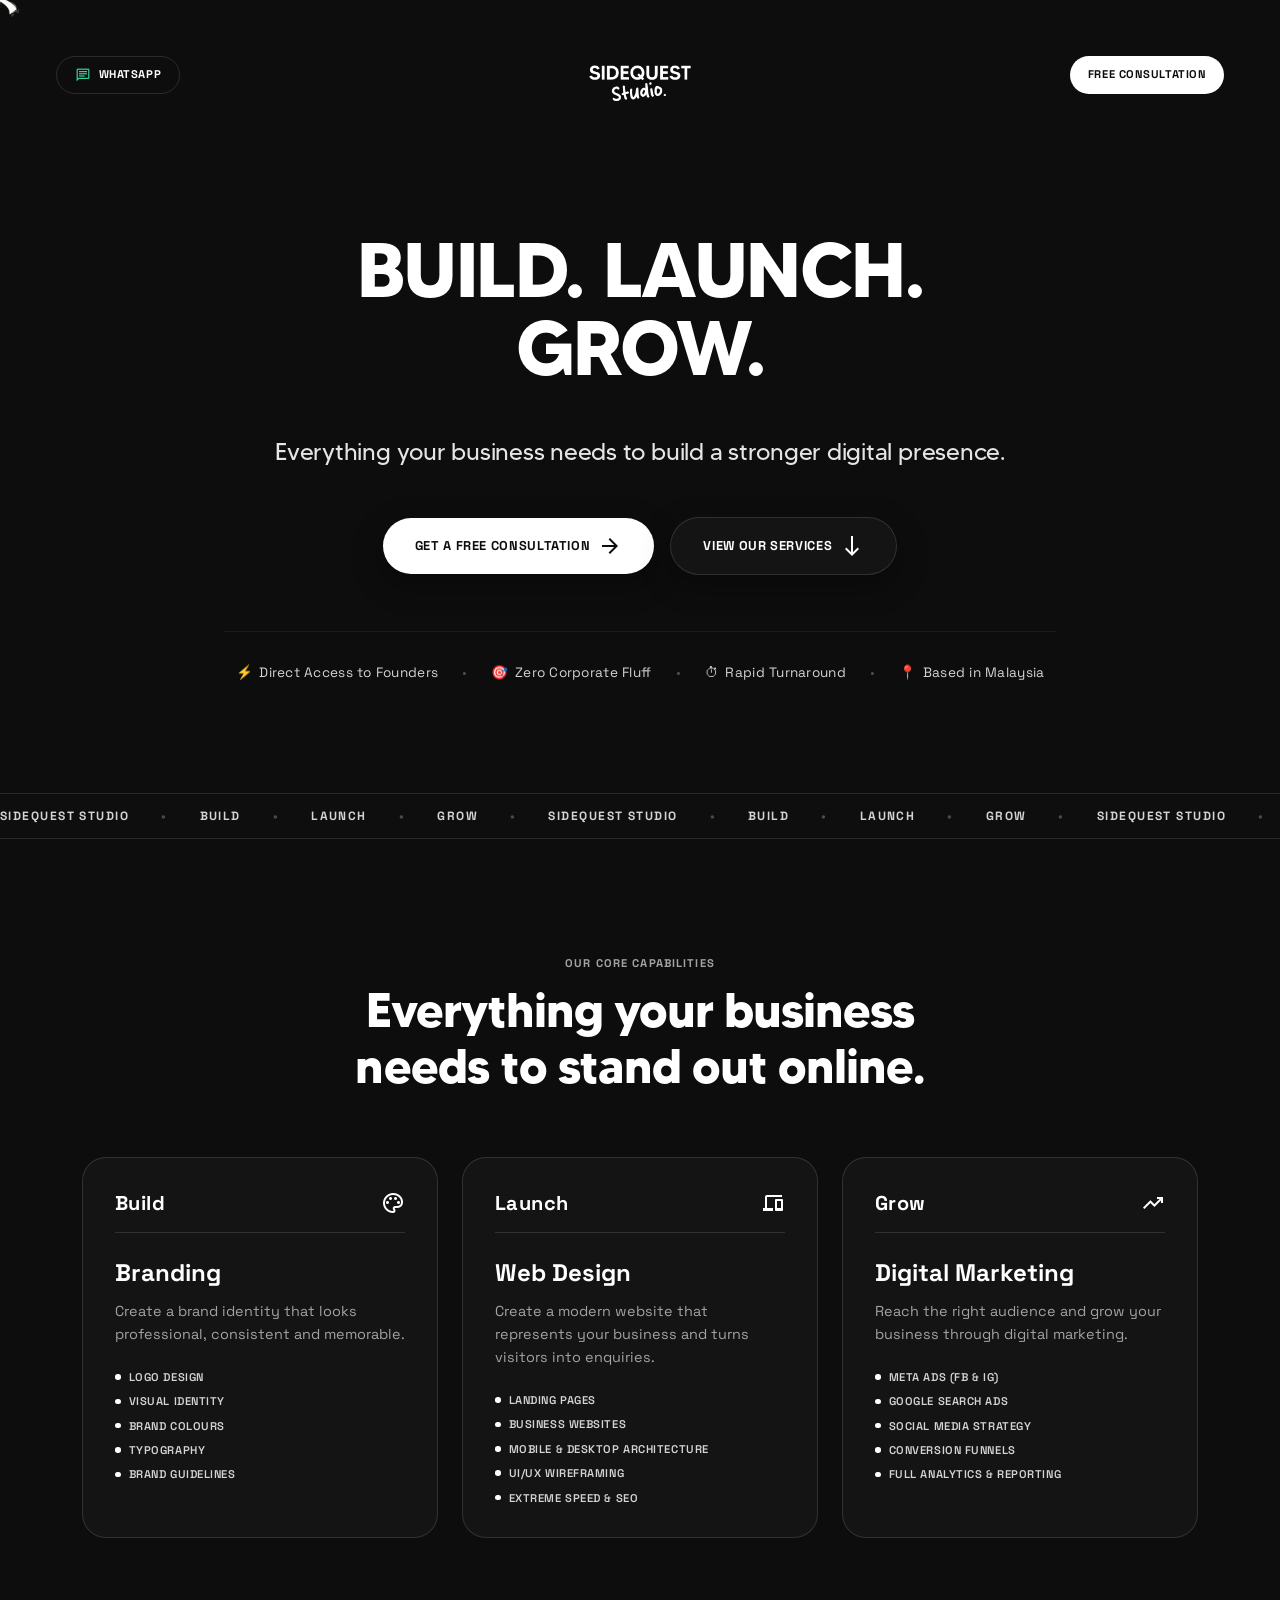
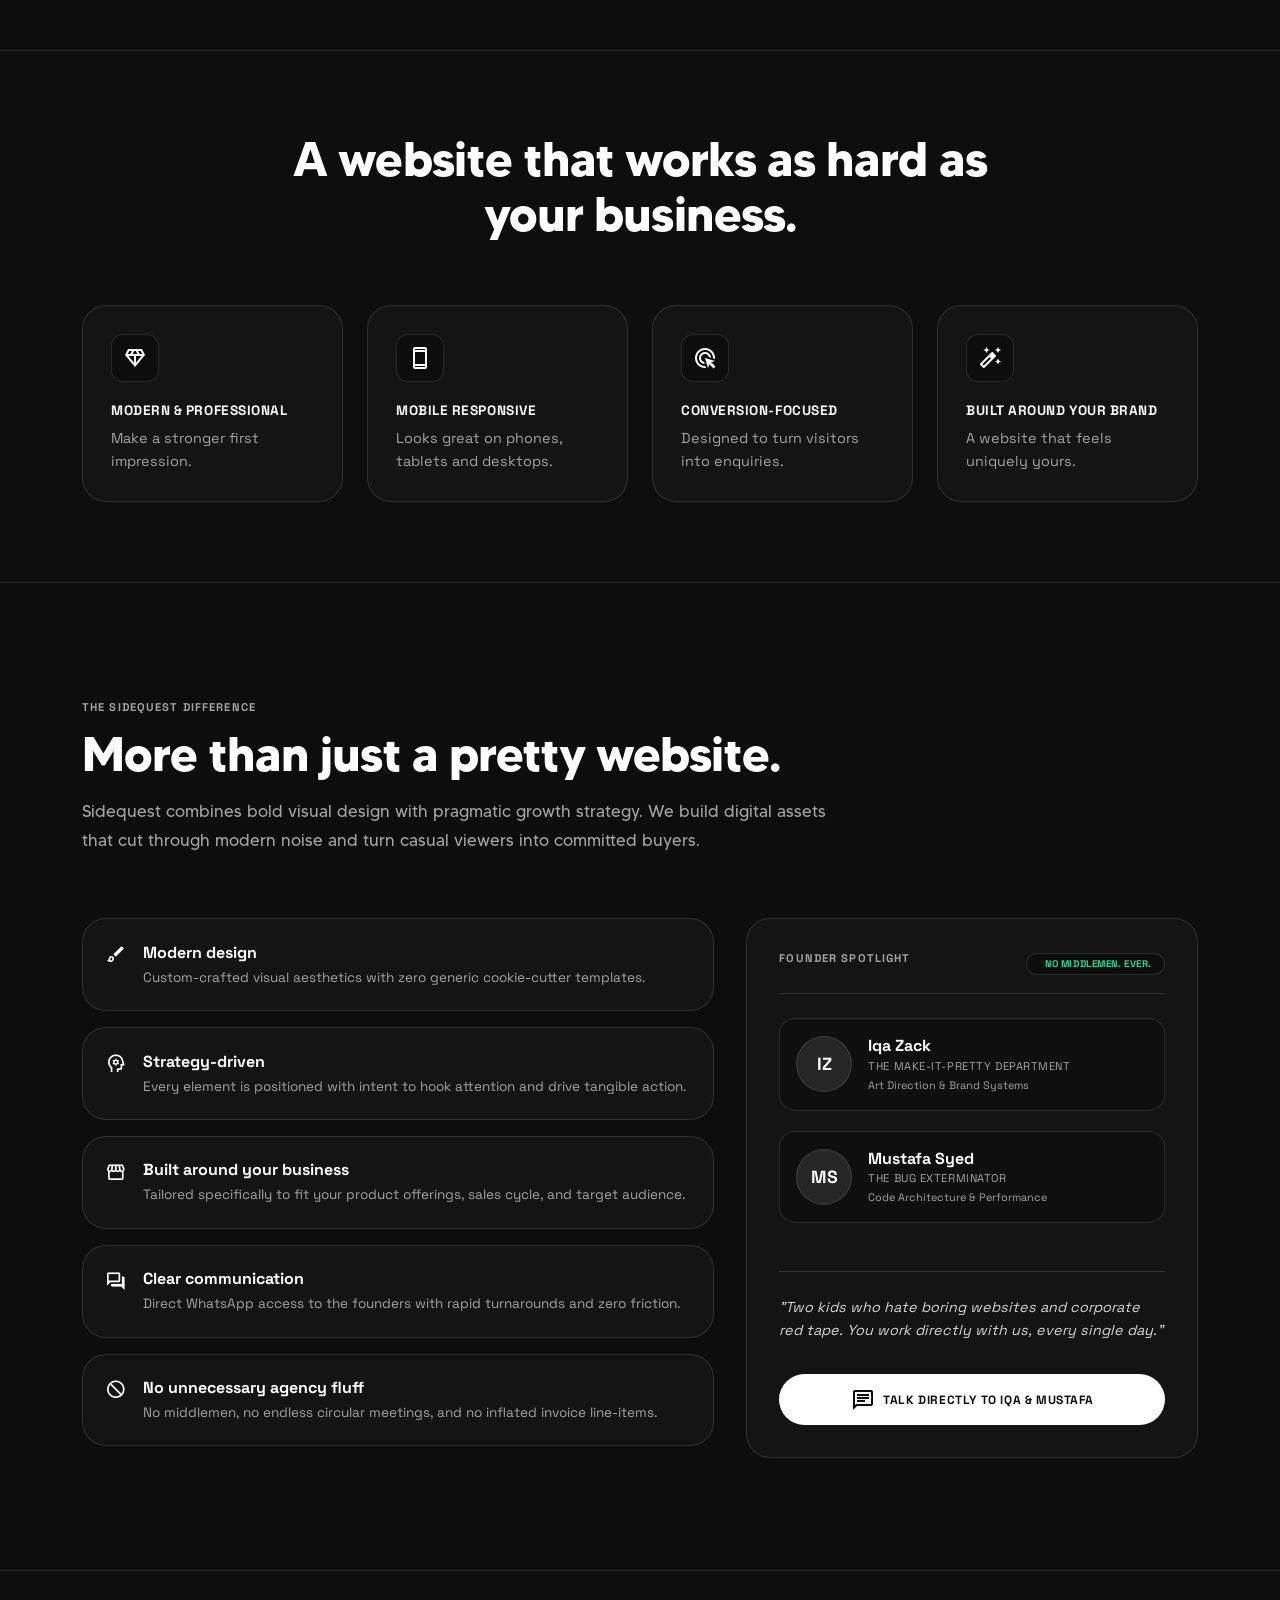
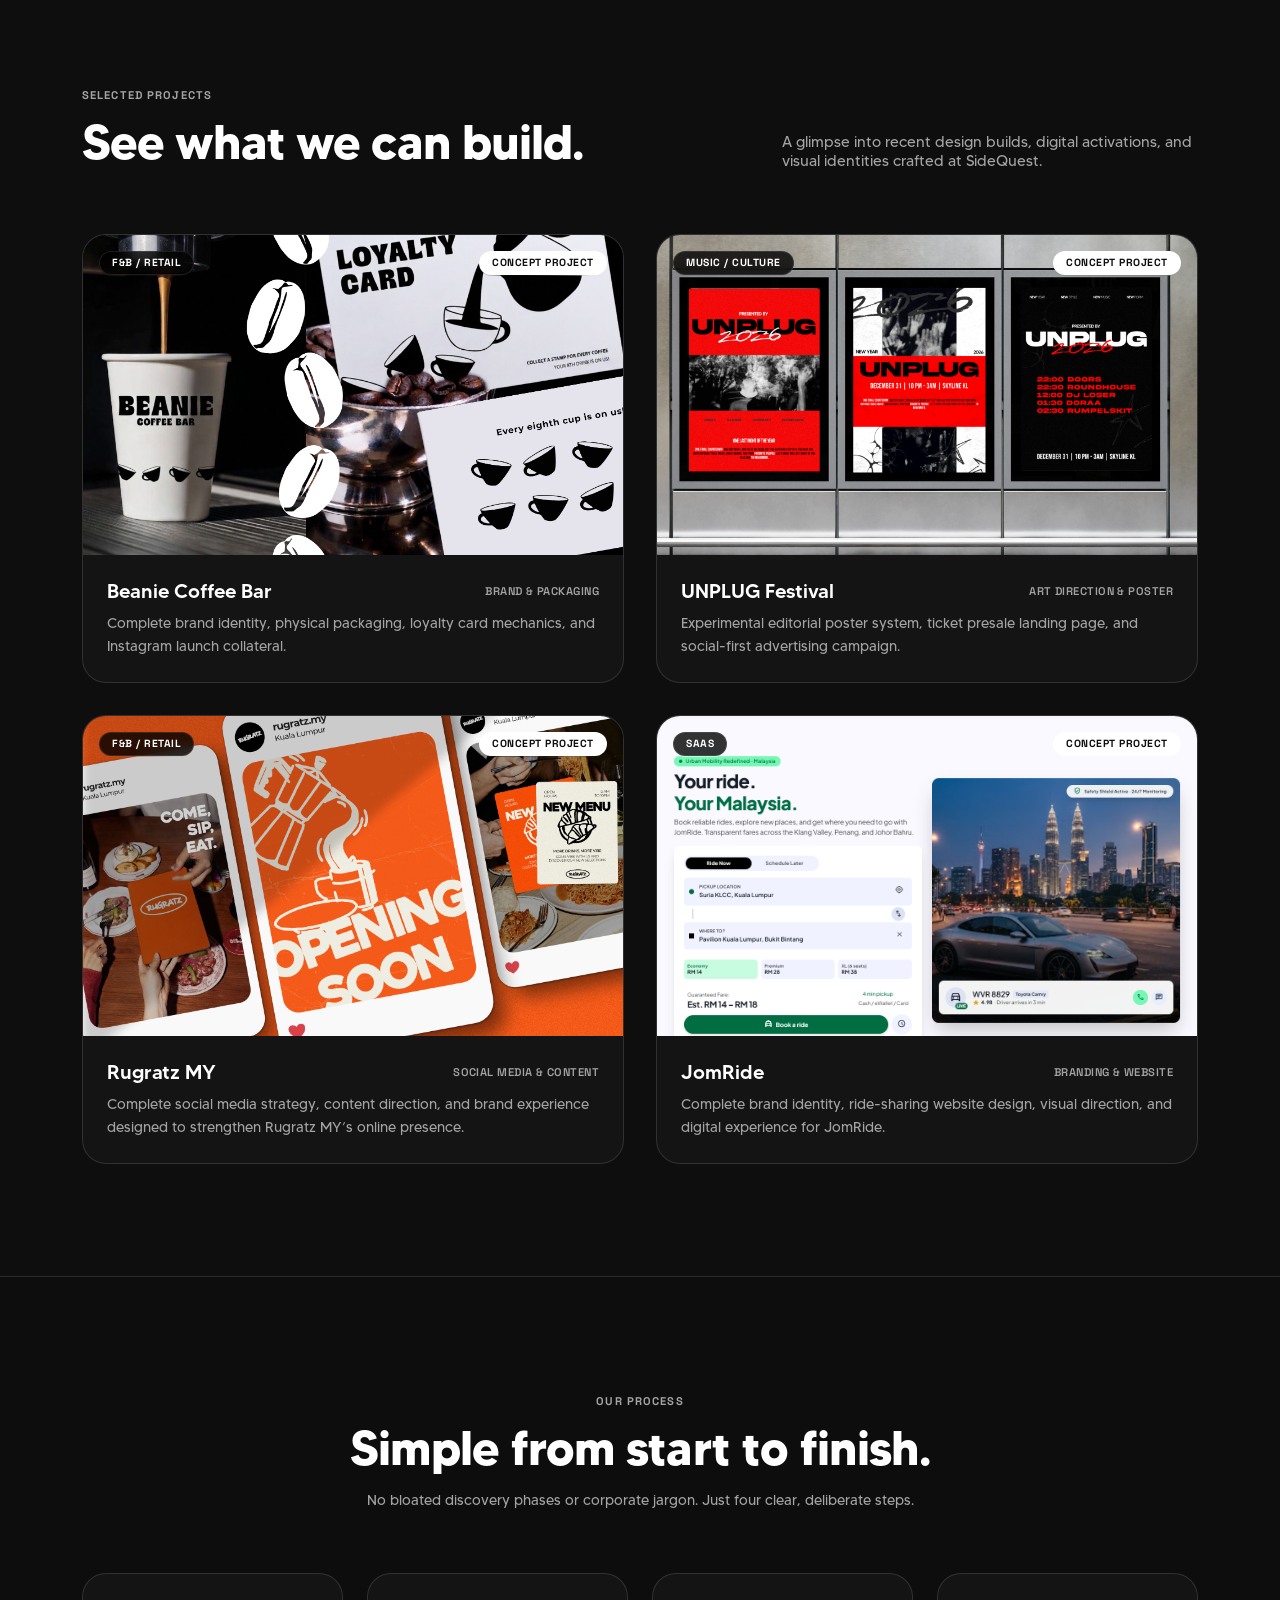
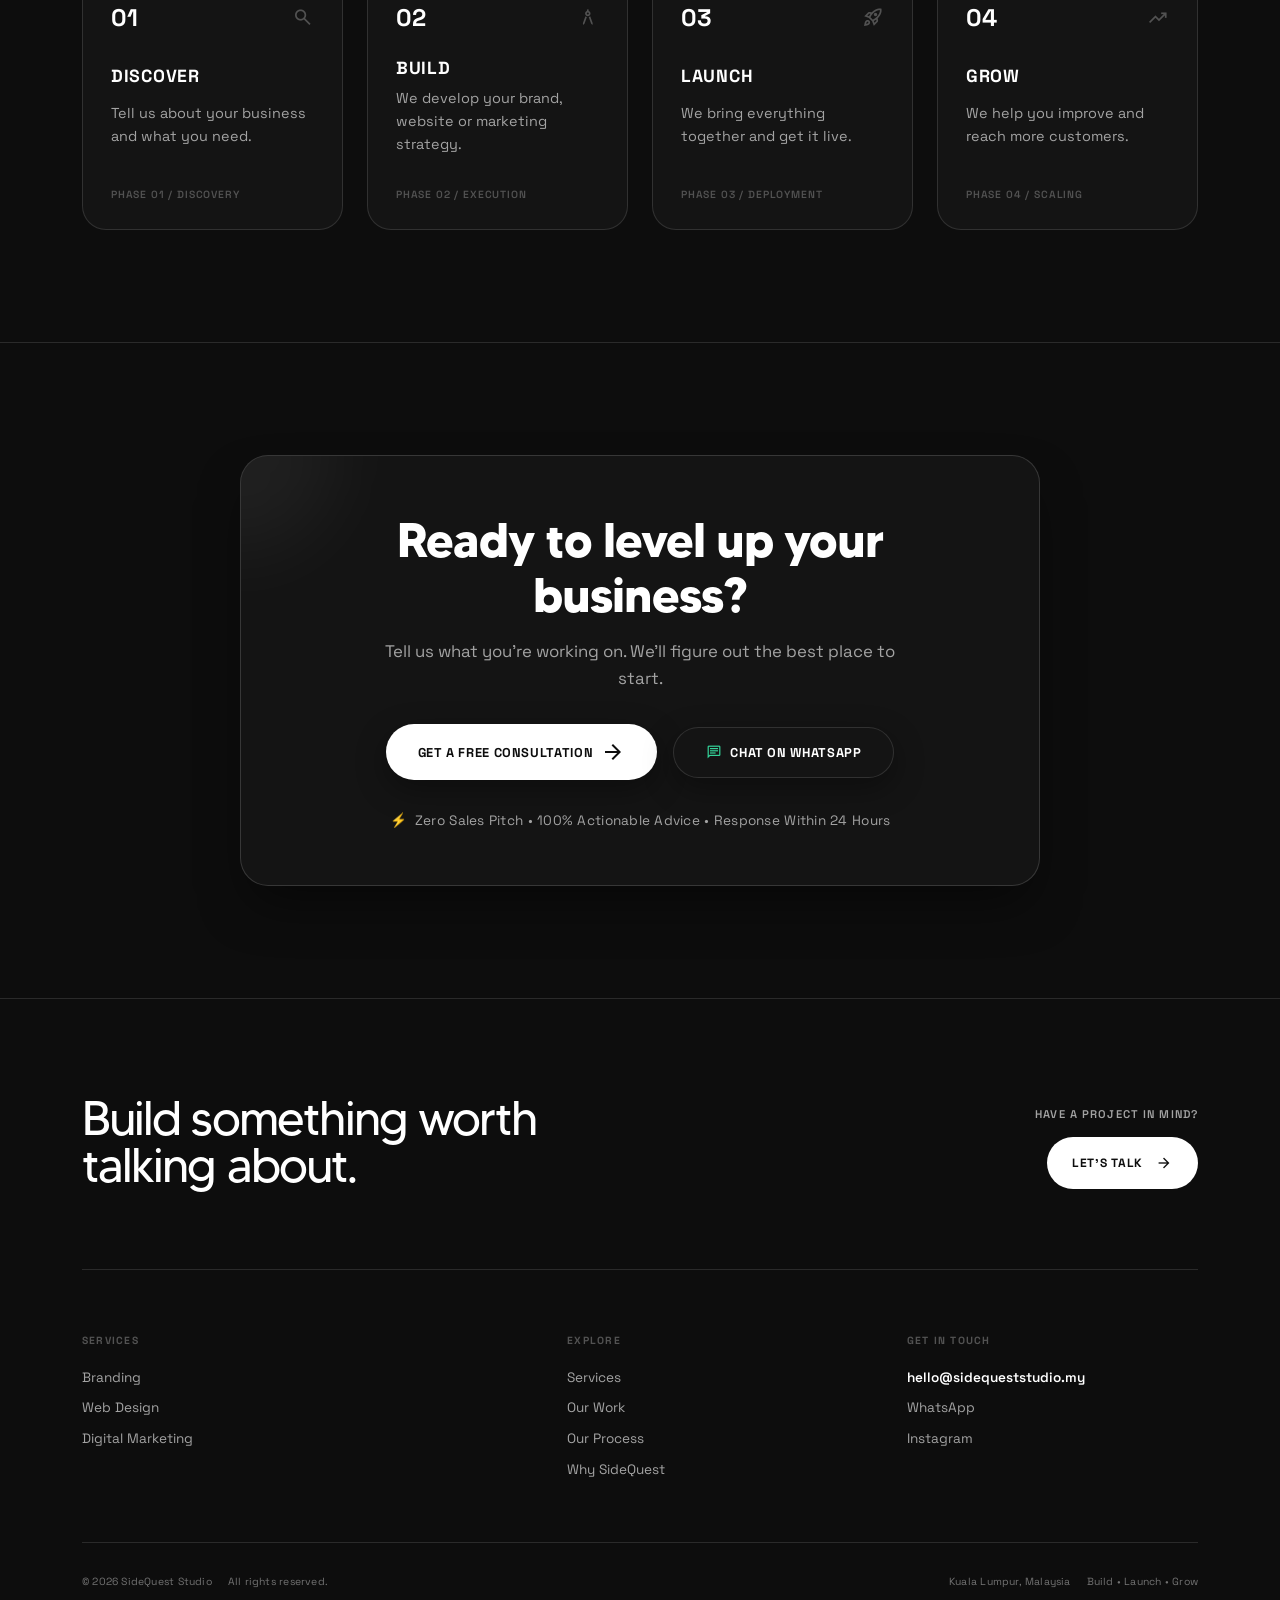
==== commit 3812b9c0: "updated  pic artwork" ====
--- a/work-with-us/index.html
+++ b/work-with-us/index.html
@@ -402,16 +402,16 @@
 
         <article class="work-card">
           <div class="work-image-wrap">
-            <img src="/images/artwork/artwork4.png" alt="Nocturne Apparel E-Commerce" class="work-image">
-            <span class="tag-overlay">Creative Agency</span>
+            <img src="/images/artwork/artwork6.png" alt="Nocturne Apparel E-Commerce" class="work-image">
+            <span class="tag-overlay">SaaS</span>
             <span class="tag-overlay tag-overlay-solid">Concept Project</span>
           </div>
           <div class="work-body">
             <div class="work-row">
-              <h3 class="work-title">The SideQuest Card</h3>
-              <span class="work-meta">Branding &amp; Identity</span>
-            </div>
-            <p class="work-desc">Complete brand concept, playing card design, visual direction, and creative collateral inspired by creativity, strategy, and taking the unconventional route.</p>
+              <h3 class="work-title">JomRide</h3>
+              <span class="work-meta">Branding &amp; Website</span>
+            </div>
+            <p class="work-desc">Complete brand identity, ride-sharing website design, visual direction, and digital experience for JomRide.</p>
           </div>
         </article>
 
--- a/work-with-us/style.css
+++ b/work-with-us/style.css
@@ -253,42 +253,39 @@
     font-size: 16px;
 }
 
-/* ==========================================================================
-   05. HEADER / NAVBAR
-   Matches the visual language of the main SideQuest website.
-   
-   IMPORTANT:
-   - Fixed to the top
-   - Black background
-   - Centered logo
-   - Logo stays INSIDE the navbar
-   - Left WhatsApp button
-   - Right consultation button
-   - No oversized logo
-   ========================================================================== */
+/* ============================================
+   HEADER / NAVBAR
+   Matches Main Site Navbar
+   ============================================ */
 
 .site-header {
     position: relative;
+    top: auto;
     z-index: 50;
-    height: 100px;
+    height: 150px;
+
+    display: flex;
+    align-items: center;
+    justify-content: center;
+
+    padding: 0 56px;
+
     background-color: #0d0d0d;
     color: #ffffff;
 }
 
-/* ---------- Header inner layout ---------- */
-
 .header-inner {
     width: 100%;
-    max-width: var(--container-max);
     height: 100%;
-    margin: 0 auto;
-    padding: 0 2rem;
-    display: grid;
-    grid-template-columns: 1fr auto 1fr;
-    align-items: center;
-}
-
-/* ---------- Left side ---------- */
+    margin: 0;
+    padding: 0;
+
+    display: flex;
+    align-items: center;
+    justify-content: space-between;
+}
+
+/* ---------- LEFT ---------- */
 
 .header-left {
     justify-self: start;
@@ -297,6 +294,60 @@
     height: 100%;
 }
 
+/* ---------- CENTER LOGO ---------- */
+
+.logo {
+    position: absolute;
+    left: 50%;
+    top: 50%;
+    transform: translate(-50%, -50%);
+
+    display: flex;
+    align-items: center;
+    justify-content: center;
+
+    width: 200px;
+    height: 70px;
+
+    flex-shrink: 0;
+    line-height: 0;
+}
+
+.site-header .header-logo-img {
+    width: 200px;
+    height: 150px;
+
+    max-width: none;
+    max-height: none;
+
+    object-fit: contain;
+    display: block;
+
+    margin-top: 18px;
+    padding: 0;
+
+    filter: brightness(2);
+
+    transition: transform 0.2s ease;
+}
+
+.site-header .logo:hover .header-logo-img {
+    transform: scale(1.05);
+}
+
+/* ---------- RIGHT ---------- */
+
+.header-right {
+    justify-self: end;
+
+    display: flex;
+    align-items: center;
+
+    height: 100%;
+}
+
+/* ---------- BUTTONS ---------- */
+
 .header-whatsapp {
     display: inline-flex;
     align-items: center;
@@ -304,129 +355,88 @@
     white-space: nowrap;
 }
 
-/* ---------- Center logo ---------- */
-
-.logo {
-    justify-self: center;
-    display: flex;
-    align-items: center;
-    justify-content: center;
-    width: auto;
-    height: 100%;
-    line-height: 0;
-}
-
-/*
-   This is intentionally scoped to the HEADER.
-
-   Do NOT use ".logo img" globally because other parts
-   of the landing page may use their own logo/image classes.
-*/
-
-.site-header .header-logo-img {
-    display: block;
-    width: 300px;
-    height: 100px;
-    max-width: none;
-    max-height: none;
-    object-fit: contain;
-    margin: 0;
-    padding: 0;
-    filter: brightness(2);
-    transform: scale(1.35);
-    transition: transform 0.2s ease;
-}
-
-.site-header .logo:hover .header-logo-img {
-    transform: scale(1.38);
-}
-
-/* ---------- Right side ---------- */
-
-.header-right {
-    justify-self: end;
-    display: flex;
-    align-items: center;
-    height: 100%;
-}
-
-/* ---------- Header buttons ---------- */
-
 .header-inner .btn-sm {
     display: inline-flex;
     align-items: center;
     justify-content: center;
+
     min-height: 38px;
     padding: 0.6rem 1.1rem;
+
     font-size: 0.7rem;
     line-height: 1;
 }
 
-/* ==========================================================================
-   06. HEADER / TABLET
-   ========================================================================== */
-
-@media (max-width: 768px) {
+
+/* ============================================
+   MOBILE
+   Matches Main Site Navbar
+   ============================================ */
+
+@media (max-width: 720px) {
+
     .site-header {
-        height: 82px;
+        height: 90px;
+        padding: 8px 24px;
+
+        display: flex;
+        align-items: center;
+        justify-content: center;
     }
 
     .header-inner {
-        padding: 0 1.25rem;
-    }
+        width: 100%;
+        height: 100%;
+        padding: 0;
+
+        display: flex;
+        align-items: center;
+        justify-content: center;
+
+        position: relative;
+    }
+
+    /* ---------- CENTER LOGO ---------- */
+
+ .logo {
+    position: absolute;
+
+    left: 50%;
+    top: 50%;
+    transform: translate(-50%, -50%);
+
+    width: 300px;
+    height: 70px;
+
+    display: flex;
+    align-items: center;
+    justify-content: center;
+}
 
     .site-header .header-logo-img {
-        width: 290px;
-        height: 78px;
-        transform: scale(1.1);
-    }
-
-    .header-whatsapp {
-        width: 36px;
-        height: 36px;
-        padding: 0;
-    }
-
-    .header-whatsapp span:last-child {
-        display: none;
-    }
-
-    .header-inner .btn-sm {
-        min-height: 36px;
-        padding: 0.5rem 0.8rem;
-        font-size: 0.65rem;
-    }
-}
-
-/* ==========================================================================
-   07. HEADER / SMALL MOBILE
-   ========================================================================== */
-
-@media (max-width: 480px) {
-    .site-header {
-        height: 76px;
-    }
-
-    .header-inner {
-        padding: 0 0.9rem;
-    }
-
-    .site-header .header-logo-img {
-        width: 235px;
-        height: 70px;
-        transform: scale(1.08);
-    }
-
-    .header-whatsapp {
-        width: 34px;
-        height: 34px;
-    }
-
-    .header-inner .btn-sm {
-        min-height: 34px;
-        padding: 0.45rem 0.65rem;
-        font-size: 0.6rem;
-    }
+        width: 300px;
+        height: 200px;
+
+        max-width: none;
+        max-height: none;
+
+        object-fit: contain;
+
+        margin-top: 35px;
+
+        transform: none;
+    }
+
+    .site-header .logo:hover .header-logo-img {
+        transform: none;
+    }
+
+/* ---------- HIDE NAVBAR BUTTONS ---------- */
+
+.header-left,
+.header-right {
+    display: none;
+}
 }
 
 /* ==========================================================================
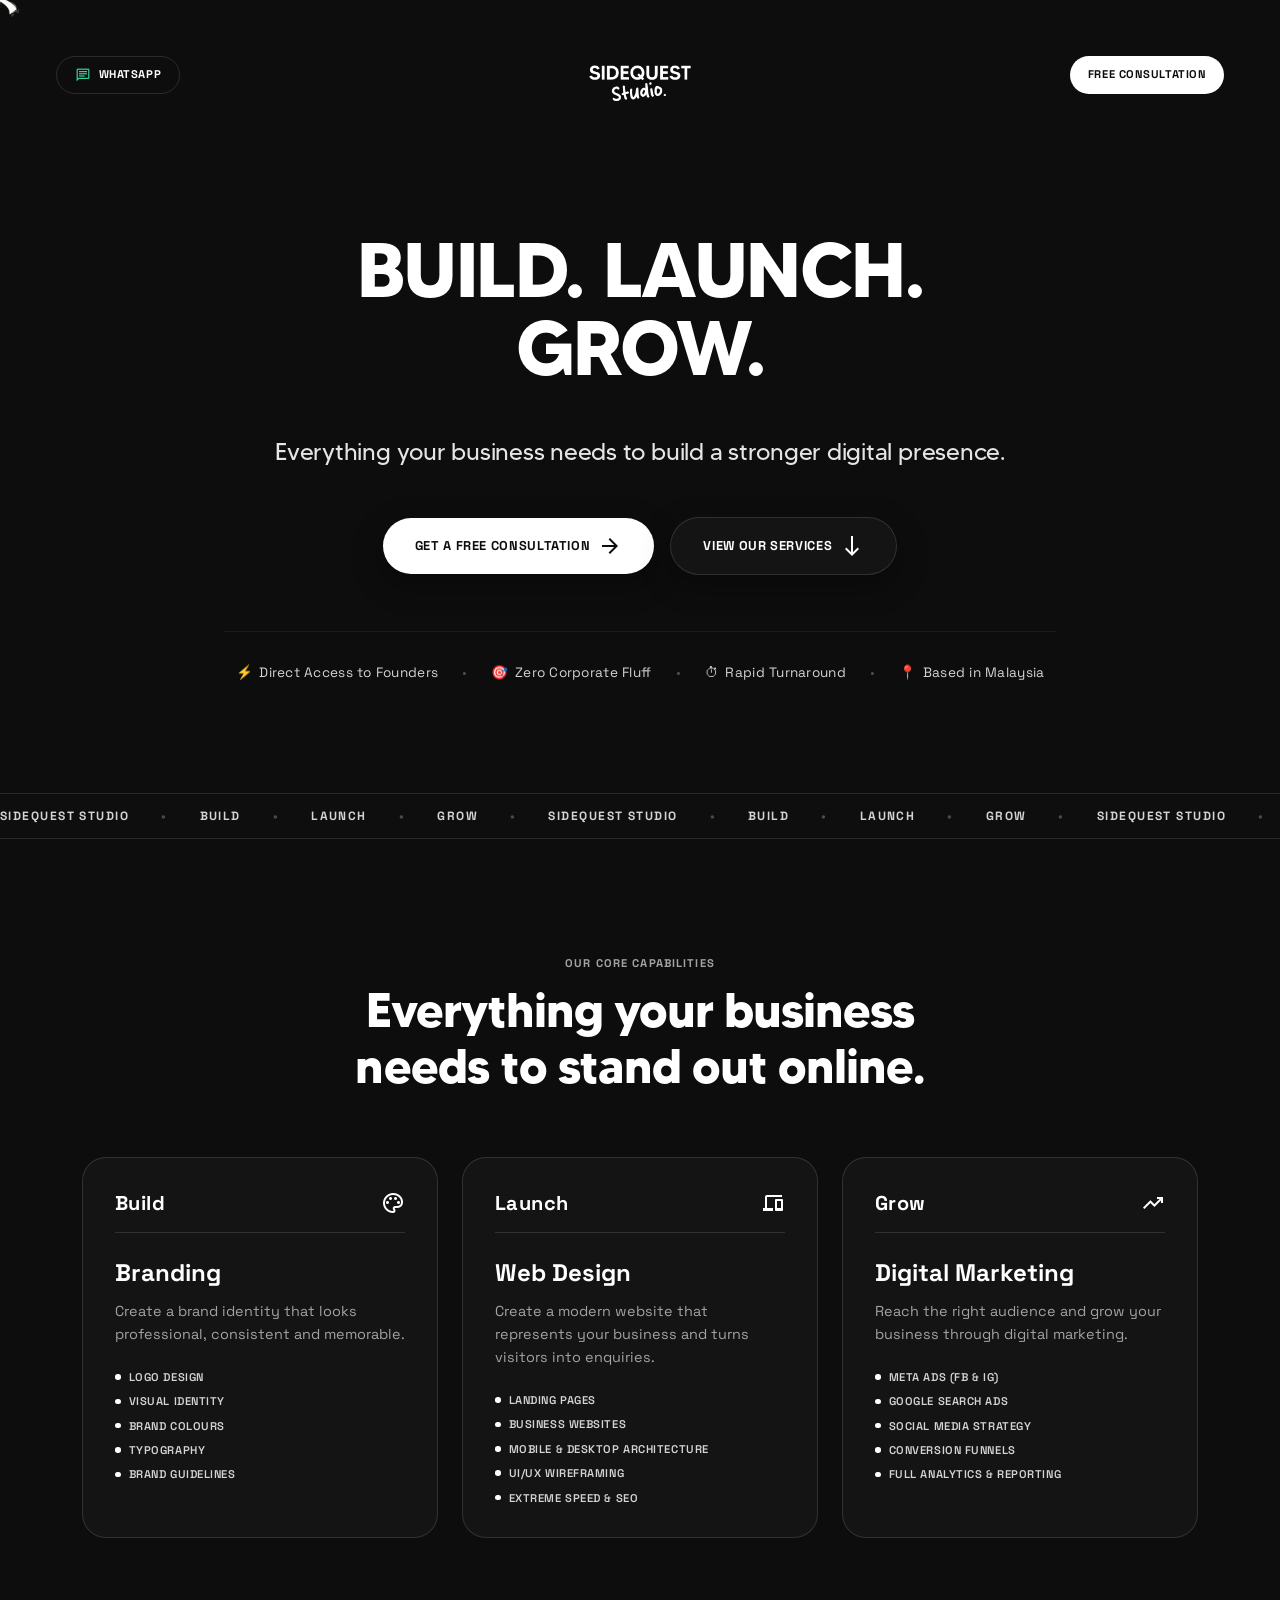
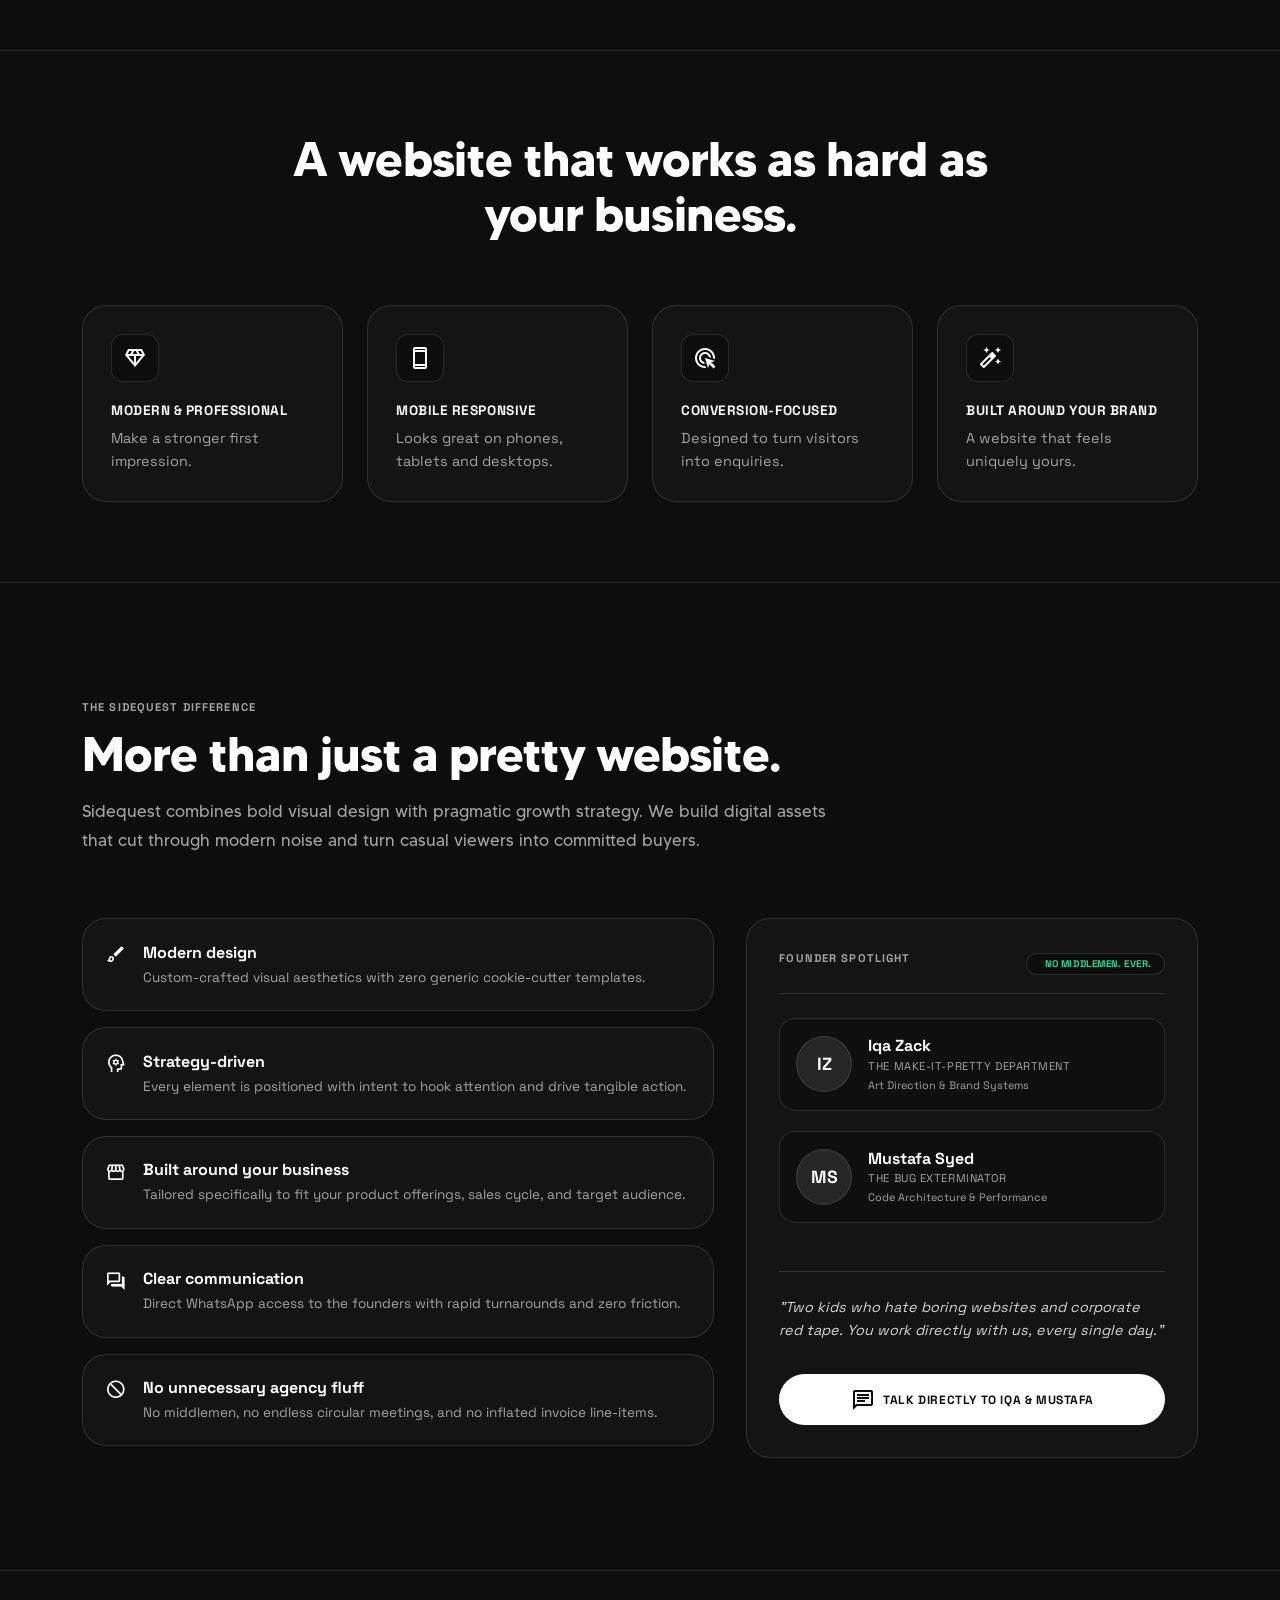
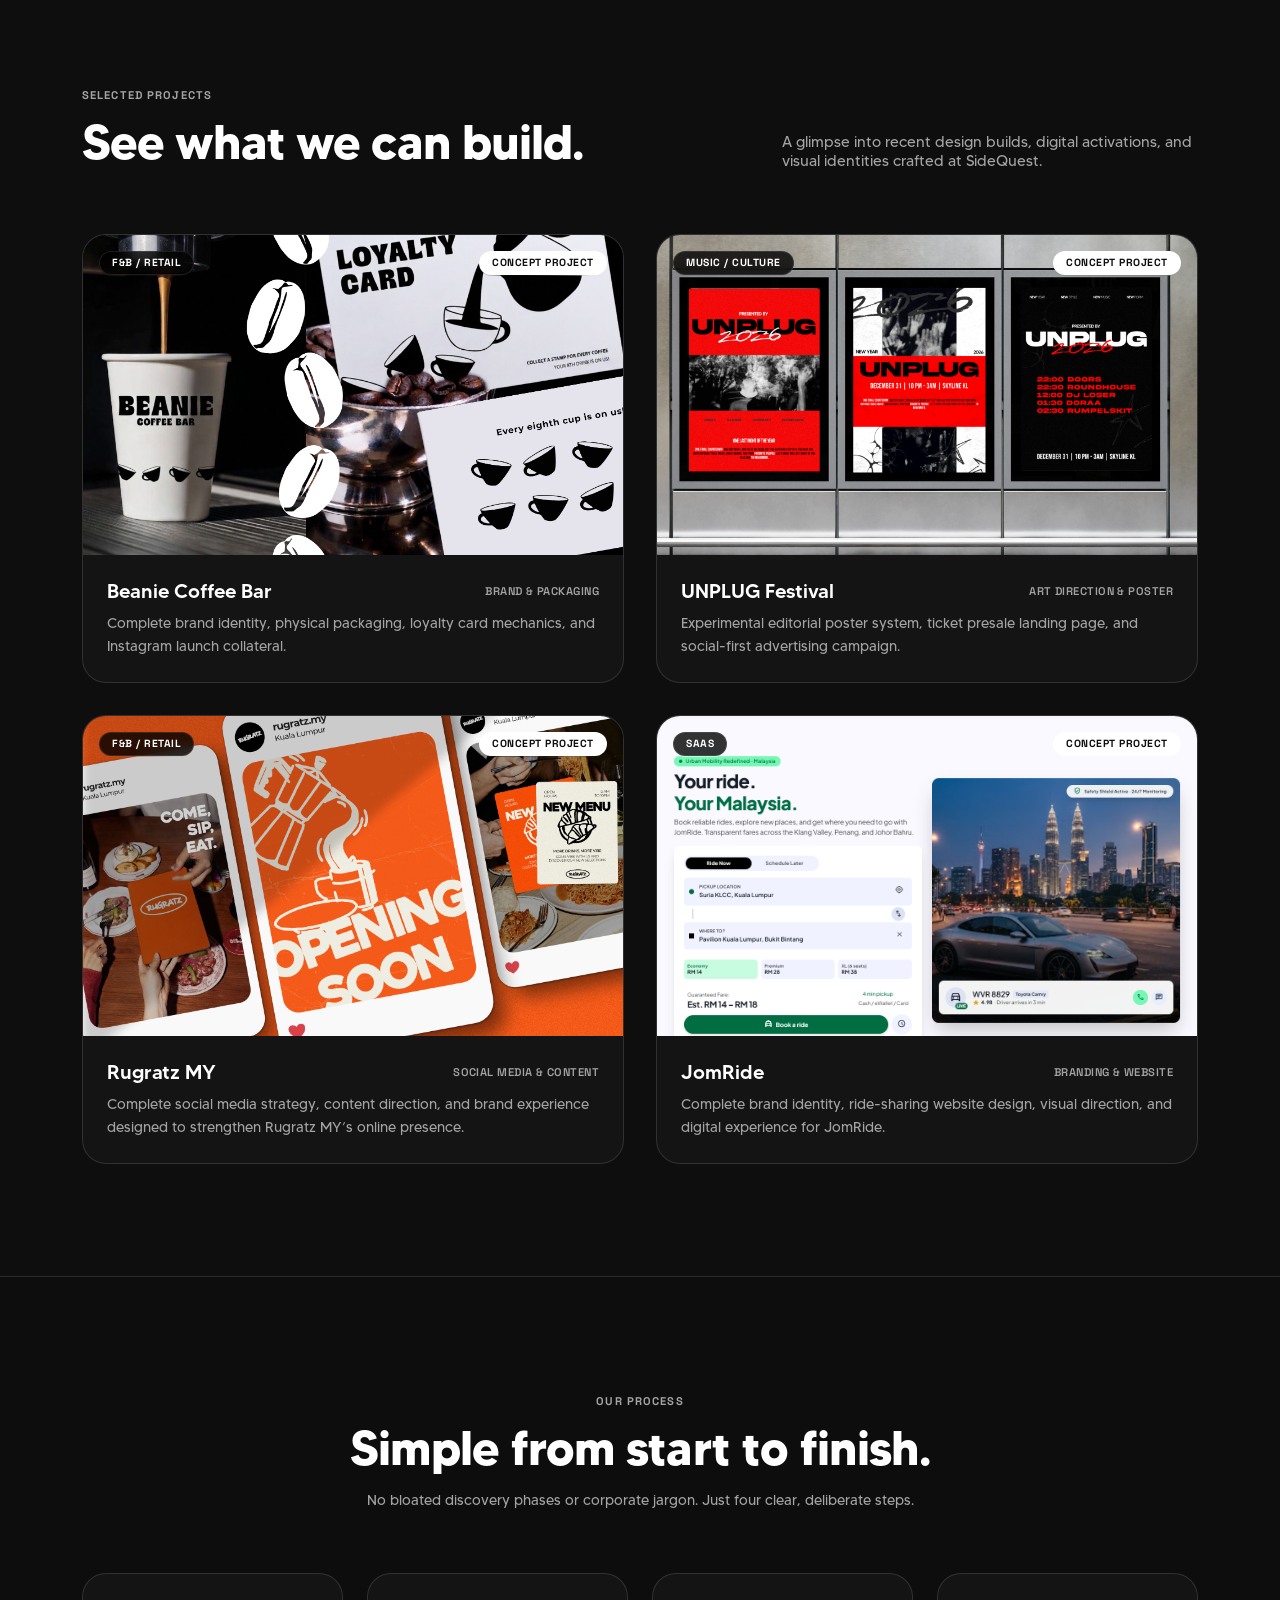
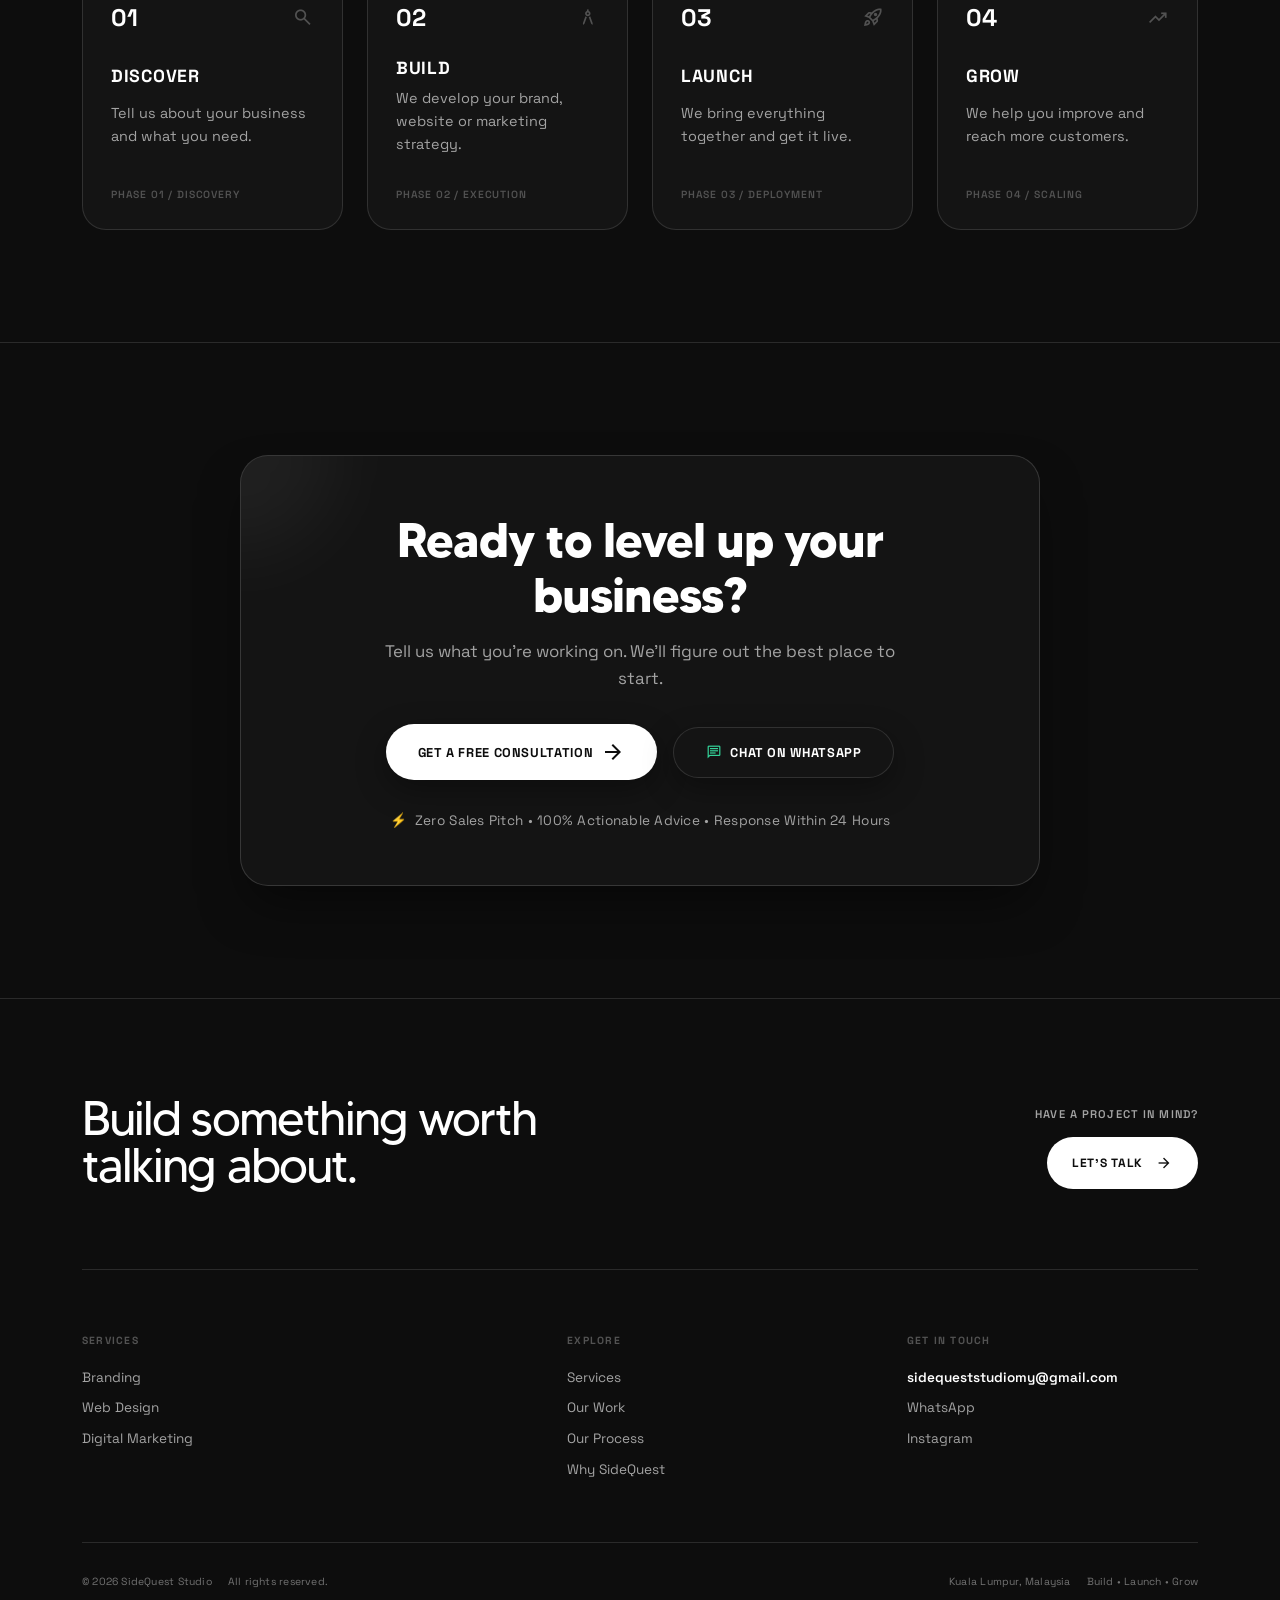
==== commit 3ebbac17: "Change email address" ====
--- a/work-with-us/index.html
+++ b/work-with-us/index.html
@@ -557,8 +557,8 @@
       <div class="footer-column footer-contact-column">
         <span class="footer-column-title">Get in touch</span>
 
-        <a href="mailto:hello@sidequeststudio.my">
-          hello@sidequeststudio.my
+        <a href="mailto:sidequeststudiomy@gmail.com">
+          sidequeststudiomy@gmail.com
         </a>
 
         <a
